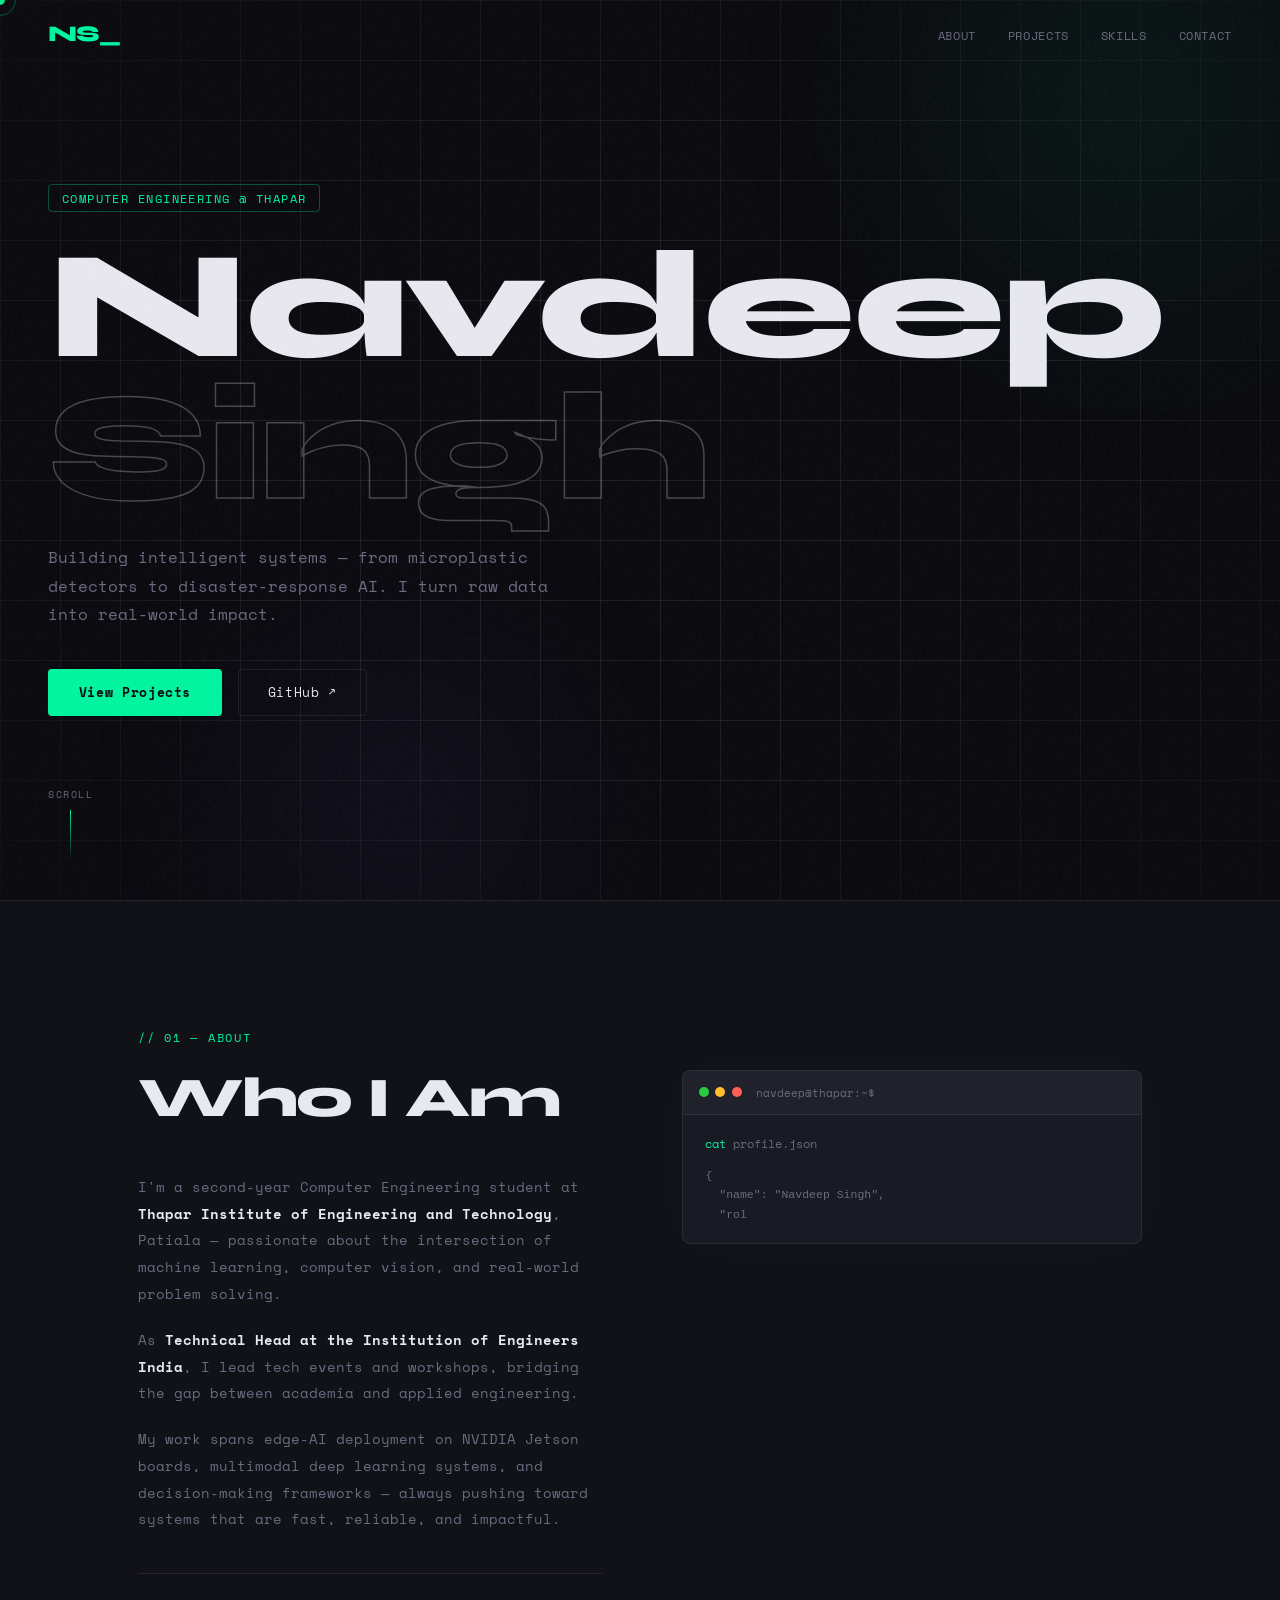
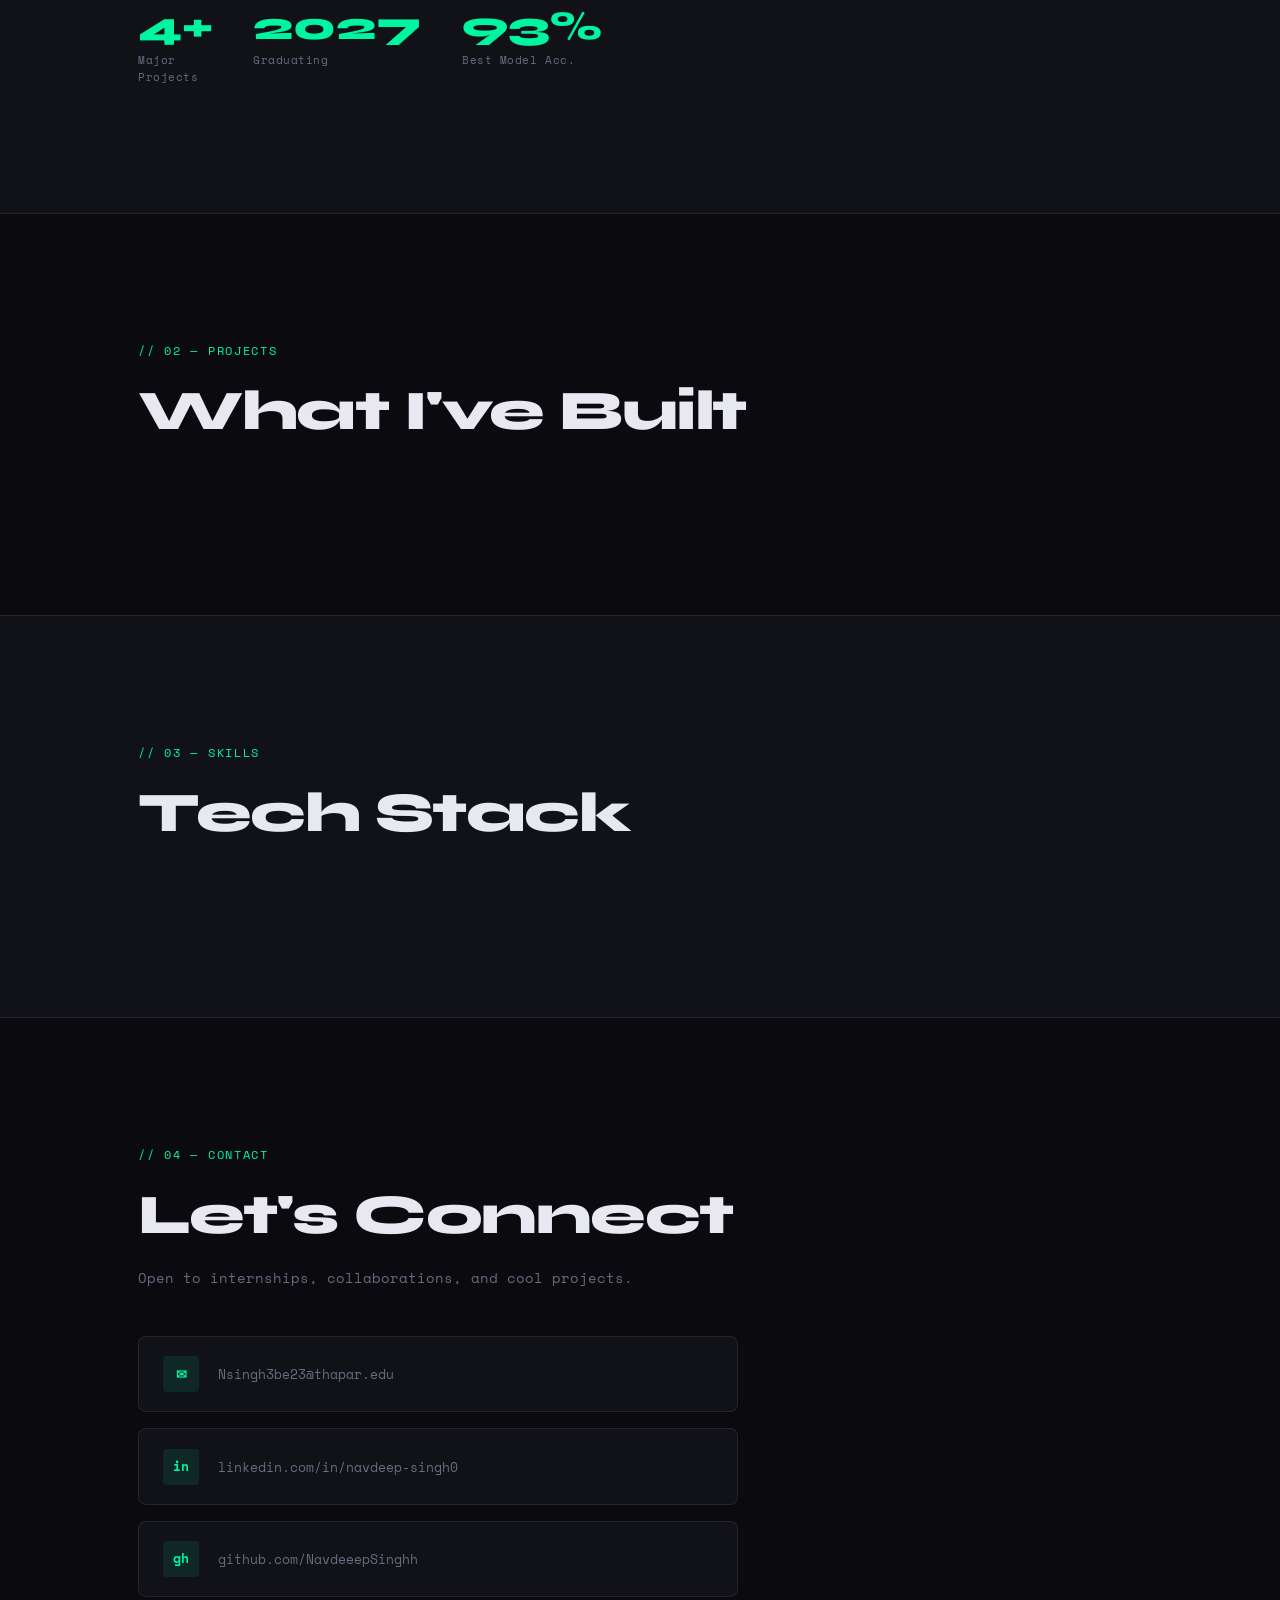
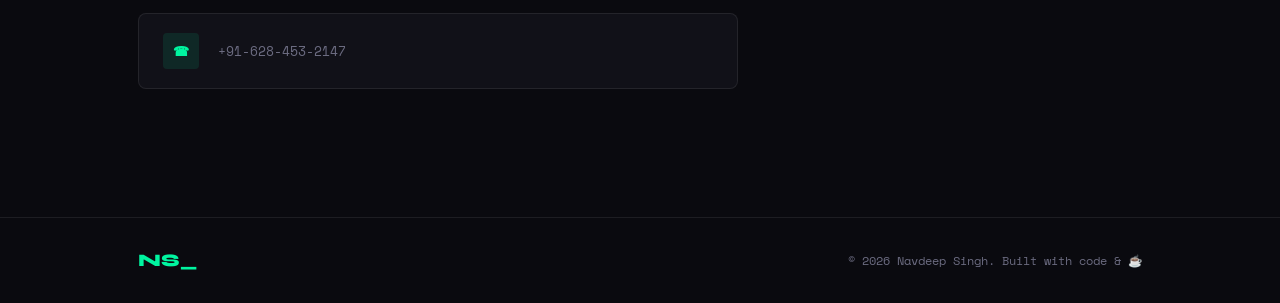
==== index.html @ 128c421c "Initial portfolio commit" ====
<!DOCTYPE html>
<html lang="en">
<head>
  <meta charset="UTF-8" />
  <meta name="viewport" content="width=device-width, initial-scale=1.0" />
  <title>Navdeep Singh — CS Engineer</title>
  <link rel="stylesheet" href="css/style.css" />
  <link rel="preconnect" href="https://fonts.googleapis.com" />
  <link href="https://fonts.googleapis.com/css2?family=Space+Mono:ital,wght@0,400;0,700;1,400&family=Syne:wght@400;700;800&display=swap" rel="stylesheet" />
</head>
<body>
  <!-- Noise overlay -->
  <div class="noise"></div>

  <!-- Cursor -->
  <div class="cursor" id="cursor"></div>
  <div class="cursor-trail" id="cursor-trail"></div>

  <!-- NAV -->
  <nav class="nav" id="nav">
    <div class="nav-logo">NS<span class="blink">_</span></div>
    <ul class="nav-links">
      <li><a href="#about">About</a></li>
      <li><a href="#projects">Projects</a></li>
      <li><a href="#skills">Skills</a></li>
      <li><a href="#contact">Contact</a></li>
    </ul>
    <button class="hamburger" id="hamburger" aria-label="menu">
      <span></span><span></span><span></span>
    </button>
  </nav>

  <!-- HERO -->
  <section class="hero" id="home">
    <div class="hero-bg-grid"></div>
    <div class="hero-content">
      <div class="hero-tag glitch-tag">Computer Engineering @ Thapar</div>
      <h1 class="hero-name">
        <span class="line1">Navdeep</span>
        <span class="line2">Singh</span>
      </h1>
      <p class="hero-desc">
        Building intelligent systems — from microplastic detectors to disaster-response AI.
        I turn raw data into real-world impact.
      </p>
      <div class="hero-ctas">
        <a href="#projects" class="btn btn-primary">View Projects</a>
        <a href="https://github.com/NavdeeepSinghh" target="_blank" class="btn btn-ghost">GitHub ↗</a>
      </div>
    </div>
    <div class="hero-orb orb1"></div>
    <div class="hero-orb orb2"></div>
    <div class="scroll-indicator">
      <span>scroll</span>
      <div class="scroll-line"></div>
    </div>
  </section>

  <!-- ABOUT -->
  <section class="about section" id="about">
    <div class="container">
      <div class="section-label">// 01 — about</div>
      <div class="about-grid">
        <div class="about-text">
          <h2 class="section-heading">Who I Am</h2>
          <p>
            I'm a second-year Computer Engineering student at <strong>Thapar Institute of Engineering and Technology</strong>, Patiala — passionate about the intersection of machine learning, computer vision, and real-world problem solving.
          </p>
          <p>
            As <strong>Technical Head at the Institution of Engineers India</strong>, I lead tech events and workshops, bridging the gap between academia and applied engineering.
          </p>
          <p>
            My work spans edge-AI deployment on NVIDIA Jetson boards, multimodal deep learning systems, and decision-making frameworks — always pushing toward systems that are fast, reliable, and impactful.
          </p>
          <div class="about-stats">
            <div class="stat">
              <span class="stat-num">4+</span>
              <span class="stat-label">Major Projects</span>
            </div>
            <div class="stat">
              <span class="stat-num">2027</span>
              <span class="stat-label">Graduating</span>
            </div>
            <div class="stat">
              <span class="stat-num">93%</span>
              <span class="stat-label">Best Model Acc.</span>
            </div>
          </div>
        </div>
        <div class="about-card-wrap">
          <div class="about-card">
            <div class="card-header">
              <span class="dot green"></span>
              <span class="dot yellow"></span>
              <span class="dot red"></span>
              <span class="card-title">navdeep@thapar:~$</span>
            </div>
            <div class="card-body">
              <p><span class="cmd">cat</span> profile.json</p>
              <pre class="json-block">{
  "name": "Navdeep Singh",
  "role": "CS Engineer / ML Dev",
  "university": "TIET Patiala",
  "batch": "2023 – 2027",
  "location": "Punjab, India",
  "interests": [
    "Deep Learning",
    "Computer Vision",
    "NLP",
    "Edge AI"
  ],
  "status": "open_to_opportunities"
}</pre>
            </div>
          </div>
        </div>
      </div>
    </div>
  </section>

  <!-- PROJECTS -->
  <section class="projects section" id="projects">
    <div class="container">
      <div class="section-label">// 02 — projects</div>
      <h2 class="section-heading">What I've Built</h2>
      <div class="projects-grid" id="projects-grid">
        <!-- filled by JS -->
      </div>
    </div>
  </section>

  <!-- SKILLS -->
  <section class="skills section" id="skills">
    <div class="container">
      <div class="section-label">// 03 — skills</div>
      <h2 class="section-heading">Tech Stack</h2>
      <div class="skills-wrapper" id="skills-wrapper">
        <!-- filled by JS -->
      </div>
    </div>
  </section>

  <!-- CONTACT -->
  <section class="contact section" id="contact">
    <div class="container">
      <div class="section-label">// 04 — contact</div>
      <h2 class="section-heading">Let's Connect</h2>
      <p class="contact-sub">Open to internships, collaborations, and cool projects.</p>
      <div class="contact-links">
        <a href="mailto:Nsingh3be23@thapar.edu" class="contact-card">
          <span class="contact-icon">✉</span>
          <span class="contact-text">Nsingh3be23@thapar.edu</span>
          <span class="contact-arrow">→</span>
        </a>
        <a href="https://linkedin.com/in/navdeep–singh0" target="_blank" class="contact-card">
          <span class="contact-icon">in</span>
          <span class="contact-text">linkedin.com/in/navdeep-singh0</span>
          <span class="contact-arrow">→</span>
        </a>
        <a href="https://github.com/NavdeeepSinghh" target="_blank" class="contact-card">
          <span class="contact-icon">gh</span>
          <span class="contact-text">github.com/NavdeeepSinghh</span>
          <span class="contact-arrow">→</span>
        </a>
        <a href="tel:+916284532147" class="contact-card">
          <span class="contact-icon">☎</span>
          <span class="contact-text">+91-628-453-2147</span>
          <span class="contact-arrow">→</span>
        </a>
      </div>
    </div>
  </section>

  <!-- FOOTER -->
  <footer class="footer">
    <div class="container footer-inner">
      <span class="footer-logo">NS<span class="blink">_</span></span>
      <span class="footer-copy">© 2026 Navdeep Singh. Built with code & ☕</span>
    </div>
  </footer>

  <script src="js/data.js"></script>
  <script src="js/main.js"></script>
</body>
</html>
---- css/style.css ----
/* ============================================================
   NAVDEEP SINGH — Portfolio CSS
   Aesthetic: Dark terminal-meets-brutalist with neon accents
   ============================================================ */

:root {
  --bg: #0a0a0f;
  --bg2: #111118;
  --bg3: #1a1a24;
  --accent: #00f5a0;
  --accent2: #7b61ff;
  --accent3: #ff6b35;
  --text: #e8e8f0;
  --text-muted: #6b6b80;
  --border: rgba(255,255,255,0.08);
  --font-display: 'Syne', sans-serif;
  --font-mono: 'Space Mono', monospace;
  --radius: 4px;
  --transition: 0.3s cubic-bezier(0.4, 0, 0.2, 1);
}

*, *::before, *::after { box-sizing: border-box; margin: 0; padding: 0; }

html { scroll-behavior: smooth; }

body {
  background: var(--bg);
  color: var(--text);
  font-family: var(--font-mono);
  overflow-x: hidden;
  cursor: none;
}

/* ── NOISE OVERLAY ── */
.noise {
  position: fixed; inset: 0; z-index: 999; pointer-events: none;
  opacity: 0.03;
  background-image: url("data:image/svg+xml,%3Csvg viewBox='0 0 256 256' xmlns='http://www.w3.org/2000/svg'%3E%3Cfilter id='noise'%3E%3CfeTurbulence type='fractalNoise' baseFrequency='0.9' numOctaves='4' stitchTiles='stitch'/%3E%3C/filter%3E%3Crect width='100%25' height='100%25' filter='url(%23noise)'/%3E%3C/svg%3E");
}

/* ── CUSTOM CURSOR ── */
.cursor {
  position: fixed; top: 0; left: 0; z-index: 1000; pointer-events: none;
  width: 10px; height: 10px; border-radius: 50%;
  background: var(--accent); mix-blend-mode: difference;
  transform: translate(-50%, -50%);
  transition: transform 0.1s;
}
.cursor-trail {
  position: fixed; top: 0; left: 0; z-index: 999; pointer-events: none;
  width: 32px; height: 32px; border-radius: 50%;
  border: 1px solid rgba(0,245,160,0.3);
  transform: translate(-50%, -50%);
  transition: transform 0.18s ease, opacity 0.3s;
}

/* ── NAV ── */
.nav {
  position: fixed; top: 0; left: 0; right: 0; z-index: 100;
  display: flex; align-items: center; justify-content: space-between;
  padding: 1.25rem 3rem;
  border-bottom: 1px solid transparent;
  transition: background var(--transition), border-color var(--transition);
}
.nav.scrolled {
  background: rgba(10,10,15,0.9);
  backdrop-filter: blur(12px);
  border-color: var(--border);
}
.nav-logo {
  font-family: var(--font-display);
  font-size: 1.4rem; font-weight: 800;
  color: var(--accent); letter-spacing: -1px;
}
.nav-links { display: flex; gap: 2rem; list-style: none; }
.nav-links a {
  font-family: var(--font-mono); font-size: 0.78rem;
  color: var(--text-muted); text-decoration: none; letter-spacing: 0.05em;
  text-transform: uppercase; transition: color var(--transition);
  position: relative;
}
.nav-links a::after {
  content: ''; position: absolute; bottom: -3px; left: 0;
  width: 0; height: 1px; background: var(--accent);
  transition: width var(--transition);
}
.nav-links a:hover { color: var(--accent); }
.nav-links a:hover::after { width: 100%; }

.hamburger { display: none; flex-direction: column; gap: 5px;
  background: none; border: none; cursor: none; padding: 4px; }
.hamburger span { display: block; width: 22px; height: 2px; background: var(--text); transition: var(--transition); }

/* ── BLINK ── */
.blink { animation: blink 1s step-end infinite; }
@keyframes blink { 50% { opacity: 0; } }

/* ── HERO ── */
.hero {
  min-height: 100vh; display: flex; align-items: center;
  position: relative; overflow: hidden; padding: 0 3rem;
}
.hero-bg-grid {
  position: absolute; inset: 0;
  background-image:
    linear-gradient(var(--border) 1px, transparent 1px),
    linear-gradient(90deg, var(--border) 1px, transparent 1px);
  background-size: 60px 60px;
  mask-image: radial-gradient(ellipse 80% 80% at 50% 50%, black 40%, transparent 100%);
}
.hero-content {
  position: relative; z-index: 2;
  max-width: 820px;
}
.hero-tag {
  display: inline-block; font-size: 0.75rem; letter-spacing: 0.12em;
  text-transform: uppercase; color: var(--accent); margin-bottom: 1.5rem;
  border: 1px solid rgba(0,245,160,0.3); padding: 0.3rem 0.8rem;
  border-radius: var(--radius);
  animation: fadeSlideUp 0.7s ease both;
}
.hero-name {
  font-family: var(--font-display); font-weight: 800;
  line-height: 0.92; letter-spacing: -3px; margin-bottom: 1.5rem;
}
.hero-name .line1 {
  display: block; font-size: clamp(5rem, 12vw, 10rem);
  color: var(--text);
  animation: fadeSlideUp 0.7s 0.1s ease both;
}
.hero-name .line2 {
  display: block; font-size: clamp(5rem, 12vw, 10rem);
  color: transparent;
  -webkit-text-stroke: 1.5px rgba(255,255,255,0.25);
  animation: fadeSlideUp 0.7s 0.2s ease both;
}
.hero-desc {
  font-size: 1rem; color: var(--text-muted); line-height: 1.8;
  max-width: 540px; margin-bottom: 2.5rem;
  animation: fadeSlideUp 0.7s 0.3s ease both;
}
.hero-ctas {
  display: flex; gap: 1rem; flex-wrap: wrap;
  animation: fadeSlideUp 0.7s 0.4s ease both;
}

.btn {
  display: inline-flex; align-items: center; gap: 0.5rem;
  padding: 0.75rem 1.8rem; font-family: var(--font-mono);
  font-size: 0.8rem; letter-spacing: 0.05em; text-decoration: none;
  border-radius: var(--radius); transition: var(--transition); cursor: none;
}
.btn-primary {
  background: var(--accent); color: var(--bg); font-weight: 700;
  border: 2px solid var(--accent);
}
.btn-primary:hover { background: transparent; color: var(--accent); transform: translateY(-2px); }
.btn-ghost {
  background: transparent; color: var(--text);
  border: 1px solid var(--border);
}
.btn-ghost:hover { border-color: var(--accent2); color: var(--accent2); transform: translateY(-2px); }

/* ORB BLOBS */
.hero-orb {
  position: absolute; border-radius: 50%; filter: blur(100px);
  pointer-events: none; z-index: 1;
}
.orb1 {
  width: 600px; height: 600px;
  background: radial-gradient(circle, rgba(0,245,160,0.08) 0%, transparent 70%);
  top: -200px; right: -150px;
  animation: floatOrb 8s ease-in-out infinite;
}
.orb2 {
  width: 400px; height: 400px;
  background: radial-gradient(circle, rgba(123,97,255,0.1) 0%, transparent 70%);
  bottom: -100px; left: 200px;
  animation: floatOrb 11s ease-in-out infinite reverse;
}
@keyframes floatOrb {
  0%, 100% { transform: translateY(0) scale(1); }
  50% { transform: translateY(-40px) scale(1.05); }
}

.scroll-indicator {
  position: absolute; bottom: 2.5rem; left: 3rem;
  display: flex; flex-direction: column; align-items: center; gap: 0.5rem;
  font-size: 0.65rem; letter-spacing: 0.15em; text-transform: uppercase;
  color: var(--text-muted); animation: fadeSlideUp 1s 0.8s ease both;
}
.scroll-line {
  width: 1px; height: 50px; background: linear-gradient(var(--accent), transparent);
  animation: scrollPulse 2s ease-in-out infinite;
}
@keyframes scrollPulse { 0%, 100% { opacity: 1; } 50% { opacity: 0.3; } }

/* ── SECTIONS ── */
.section { padding: 8rem 0; }
.container { max-width: 1100px; margin: 0 auto; padding: 0 3rem; }

.section-label {
  font-size: 0.72rem; letter-spacing: 0.15em; color: var(--accent);
  text-transform: uppercase; margin-bottom: 1.5rem;
  font-family: var(--font-mono);
}
.section-heading {
  font-family: var(--font-display); font-size: clamp(2.2rem, 5vw, 3.5rem);
  font-weight: 800; letter-spacing: -1.5px; margin-bottom: 3rem;
  line-height: 1;
}

/* ── ABOUT ── */
.about { background: var(--bg2); border-top: 1px solid var(--border); border-bottom: 1px solid var(--border); }
.about-grid {
  display: grid; grid-template-columns: 1fr 1fr;
  gap: 5rem; align-items: start;
}
.about-text p {
  color: var(--text-muted); line-height: 1.9; margin-bottom: 1.2rem;
  font-size: 0.88rem;
}
.about-text strong { color: var(--text); }
.about-stats {
  display: flex; gap: 2.5rem; margin-top: 2.5rem;
  padding-top: 2rem; border-top: 1px solid var(--border);
}
.stat-num {
  display: block; font-family: var(--font-display);
  font-size: 2.5rem; font-weight: 800; color: var(--accent);
  line-height: 1;
}
.stat-label { font-size: 0.7rem; color: var(--text-muted); letter-spacing: 0.05em; margin-top: 0.3rem; display: block; }

/* TERMINAL CARD */
.about-card {
  background: var(--bg3); border: 1px solid var(--border);
  border-radius: 8px; overflow: hidden;
  box-shadow: 0 0 60px rgba(0,245,160,0.04);
}
.card-header {
  display: flex; align-items: center; gap: 0.4rem;
  padding: 0.8rem 1rem; background: rgba(255,255,255,0.03);
  border-bottom: 1px solid var(--border);
}
.dot { width: 10px; height: 10px; border-radius: 50%; }
.dot.red { background: #ff5f57; }
.dot.yellow { background: #ffbd2e; }
.dot.green { background: #28ca41; }
.card-title { font-size: 0.7rem; color: var(--text-muted); margin-left: 0.5rem; }
.card-body { padding: 1.2rem 1.4rem; }
.card-body p { font-size: 0.78rem; color: var(--text-muted); margin-bottom: 0.8rem; }
.cmd { color: var(--accent); }
.json-block {
  font-size: 0.72rem; line-height: 1.7; color: var(--text-muted);
  white-space: pre-wrap; overflow: hidden;
}

/* ── PROJECTS ── */
.projects-grid {
  display: grid; grid-template-columns: repeat(auto-fill, minmax(480px, 1fr));
  gap: 1.5rem;
}
.project-card {
  background: var(--bg2); border: 1px solid var(--border);
  border-radius: 8px; padding: 2rem;
  transition: var(--transition); position: relative; overflow: hidden;
}
.project-card::before {
  content: ''; position: absolute; top: 0; left: 0; right: 0;
  height: 2px; background: linear-gradient(90deg, var(--accent), var(--accent2));
  transform: scaleX(0); transform-origin: left;
  transition: transform 0.4s ease;
}
.project-card:hover { border-color: rgba(0,245,160,0.2); transform: translateY(-4px);
  box-shadow: 0 20px 60px rgba(0,0,0,0.4); }
.project-card:hover::before { transform: scaleX(1); }

.project-top { display: flex; justify-content: space-between; align-items: flex-start; margin-bottom: 1rem; }
.project-date { font-size: 0.68rem; color: var(--text-muted); }
.project-link {
  font-size: 0.72rem; color: var(--accent); text-decoration: none;
  border: 1px solid rgba(0,245,160,0.3); padding: 0.25rem 0.6rem; border-radius: var(--radius);
  transition: var(--transition);
}
.project-link:hover { background: rgba(0,245,160,0.1); }
.project-title {
  font-family: var(--font-display); font-size: 1.25rem; font-weight: 700;
  letter-spacing: -0.5px; margin-bottom: 0.8rem; color: var(--text);
}
.project-desc {
  font-size: 0.8rem; color: var(--text-muted); line-height: 1.75;
  margin-bottom: 1.5rem;
}
.project-highlights { list-style: none; margin-bottom: 1.5rem; }
.project-highlights li {
  font-size: 0.74rem; color: var(--text-muted); padding: 0.3rem 0;
  padding-left: 1rem; position: relative; line-height: 1.6;
}
.project-highlights li::before { content: '▸'; position: absolute; left: 0; color: var(--accent); }
.project-tags { display: flex; flex-wrap: wrap; gap: 0.5rem; }
.tag {
  font-size: 0.66rem; padding: 0.25rem 0.65rem;
  border-radius: 3px; letter-spacing: 0.05em;
  background: rgba(123,97,255,0.1); color: var(--accent2);
  border: 1px solid rgba(123,97,255,0.2);
}

/* ACCURACY BADGE */
.accuracy-badge {
  display: inline-flex; align-items: center; gap: 0.4rem;
  font-size: 0.68rem; color: var(--accent);
  background: rgba(0,245,160,0.08);
  border: 1px solid rgba(0,245,160,0.2);
  padding: 0.3rem 0.7rem; border-radius: var(--radius);
  margin-bottom: 1rem;
}
.accuracy-badge::before { content: '●'; font-size: 0.5rem; }

/* ── SKILLS ── */
.skills { background: var(--bg2); border-top: 1px solid var(--border); border-bottom: 1px solid var(--border); }
.skills-wrapper { display: flex; flex-direction: column; gap: 2.5rem; }
.skill-group-label {
  font-size: 0.7rem; letter-spacing: 0.12em; text-transform: uppercase;
  color: var(--accent2); margin-bottom: 1rem; font-family: var(--font-mono);
}
.skill-pills { display: flex; flex-wrap: wrap; gap: 0.7rem; }
.skill-pill {
  font-size: 0.78rem; padding: 0.5rem 1.1rem;
  border: 1px solid var(--border); border-radius: 100px;
  background: var(--bg3); color: var(--text-muted);
  transition: var(--transition); cursor: default;
}
.skill-pill:hover {
  border-color: var(--accent); color: var(--accent);
  background: rgba(0,245,160,0.06); transform: translateY(-2px);
}

/* ── CONTACT ── */
.contact-sub { color: var(--text-muted); font-size: 0.88rem; margin-top: -1.5rem; margin-bottom: 3rem; }
.contact-links { display: flex; flex-direction: column; gap: 1rem; max-width: 600px; }
.contact-card {
  display: flex; align-items: center; gap: 1.2rem;
  padding: 1.2rem 1.5rem; border: 1px solid var(--border);
  border-radius: 8px; background: var(--bg2); text-decoration: none;
  transition: var(--transition); color: var(--text);
}
.contact-card:hover {
  border-color: var(--accent); background: rgba(0,245,160,0.04);
  transform: translateX(8px);
}
.contact-icon {
  width: 36px; height: 36px; display: flex; align-items: center;
  justify-content: center; border-radius: var(--radius);
  background: rgba(0,245,160,0.1); font-size: 0.8rem; color: var(--accent);
  font-family: var(--font-mono); font-weight: 700; flex-shrink: 0;
}
.contact-text { font-size: 0.82rem; color: var(--text-muted); flex: 1; }
.contact-arrow { color: var(--accent); opacity: 0; transition: var(--transition); }
.contact-card:hover .contact-arrow { opacity: 1; transform: translateX(4px); }

/* ── FOOTER ── */
.footer {
  padding: 2rem 0; border-top: 1px solid var(--border);
  background: var(--bg);
}
.footer-inner { display: flex; justify-content: space-between; align-items: center; }
.footer-logo { font-family: var(--font-display); font-weight: 800; font-size: 1.1rem; color: var(--accent); }
.footer-copy { font-size: 0.72rem; color: var(--text-muted); }

/* ── ANIMATIONS ── */
@keyframes fadeSlideUp {
  from { opacity: 0; transform: translateY(24px); }
  to { opacity: 1; transform: translateY(0); }
}

.reveal {
  opacity: 0; transform: translateY(30px);
  transition: opacity 0.7s ease, transform 0.7s ease;
}
.reveal.visible { opacity: 1; transform: translateY(0); }

/* ── RESPONSIVE ── */
@media (max-width: 900px) {
  .nav { padding: 1.2rem 1.5rem; }
  .nav-links { display: none; }
  .hamburger { display: flex; }
  .hero { padding: 0 1.5rem; }
  .container { padding: 0 1.5rem; }
  .about-grid { grid-template-columns: 1fr; gap: 3rem; }
  .projects-grid { grid-template-columns: 1fr; }
  .hero-name .line1, .hero-name .line2 { letter-spacing: -2px; }
  .scroll-indicator { left: 1.5rem; }
  .about-stats { gap: 1.5rem; }
}

@media (max-width: 600px) {
  .section { padding: 5rem 0; }
  .section-heading { font-size: 2rem; }
  .stat-num { font-size: 1.8rem; }
  .about-stats { flex-wrap: wrap; }
}

/* NAV MOBILE MENU */
.nav.open .nav-links {
  display: flex; flex-direction: column; gap: 1.5rem;
  position: fixed; inset: 0; background: var(--bg);
  justify-content: center; align-items: center; z-index: 90;
  font-size: 1.2rem;
}
.nav.open .hamburger span:nth-child(1) { transform: rotate(45deg) translate(5px,5px); }
.nav.open .hamburger span:nth-child(2) { opacity: 0; }
.nav.open .hamburger span:nth-child(3) { transform: rotate(-45deg) translate(5px,-5px); }
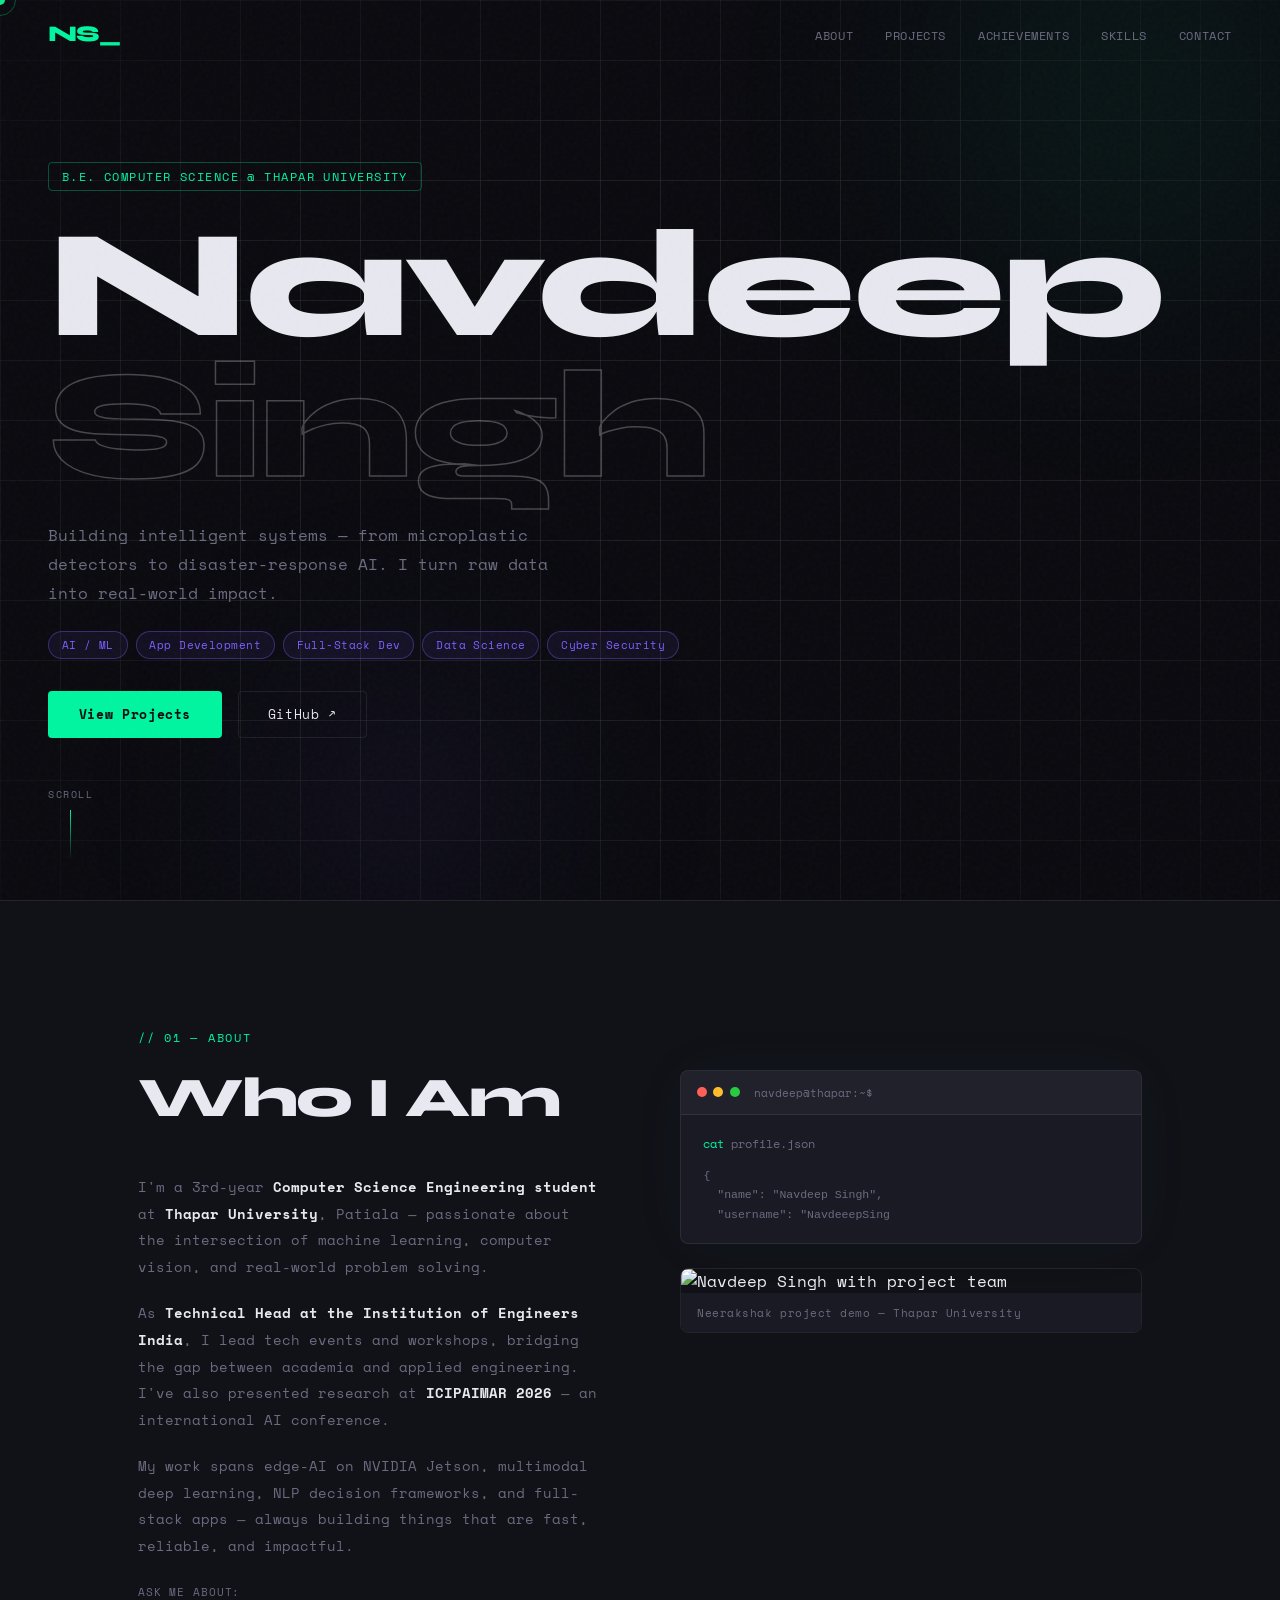
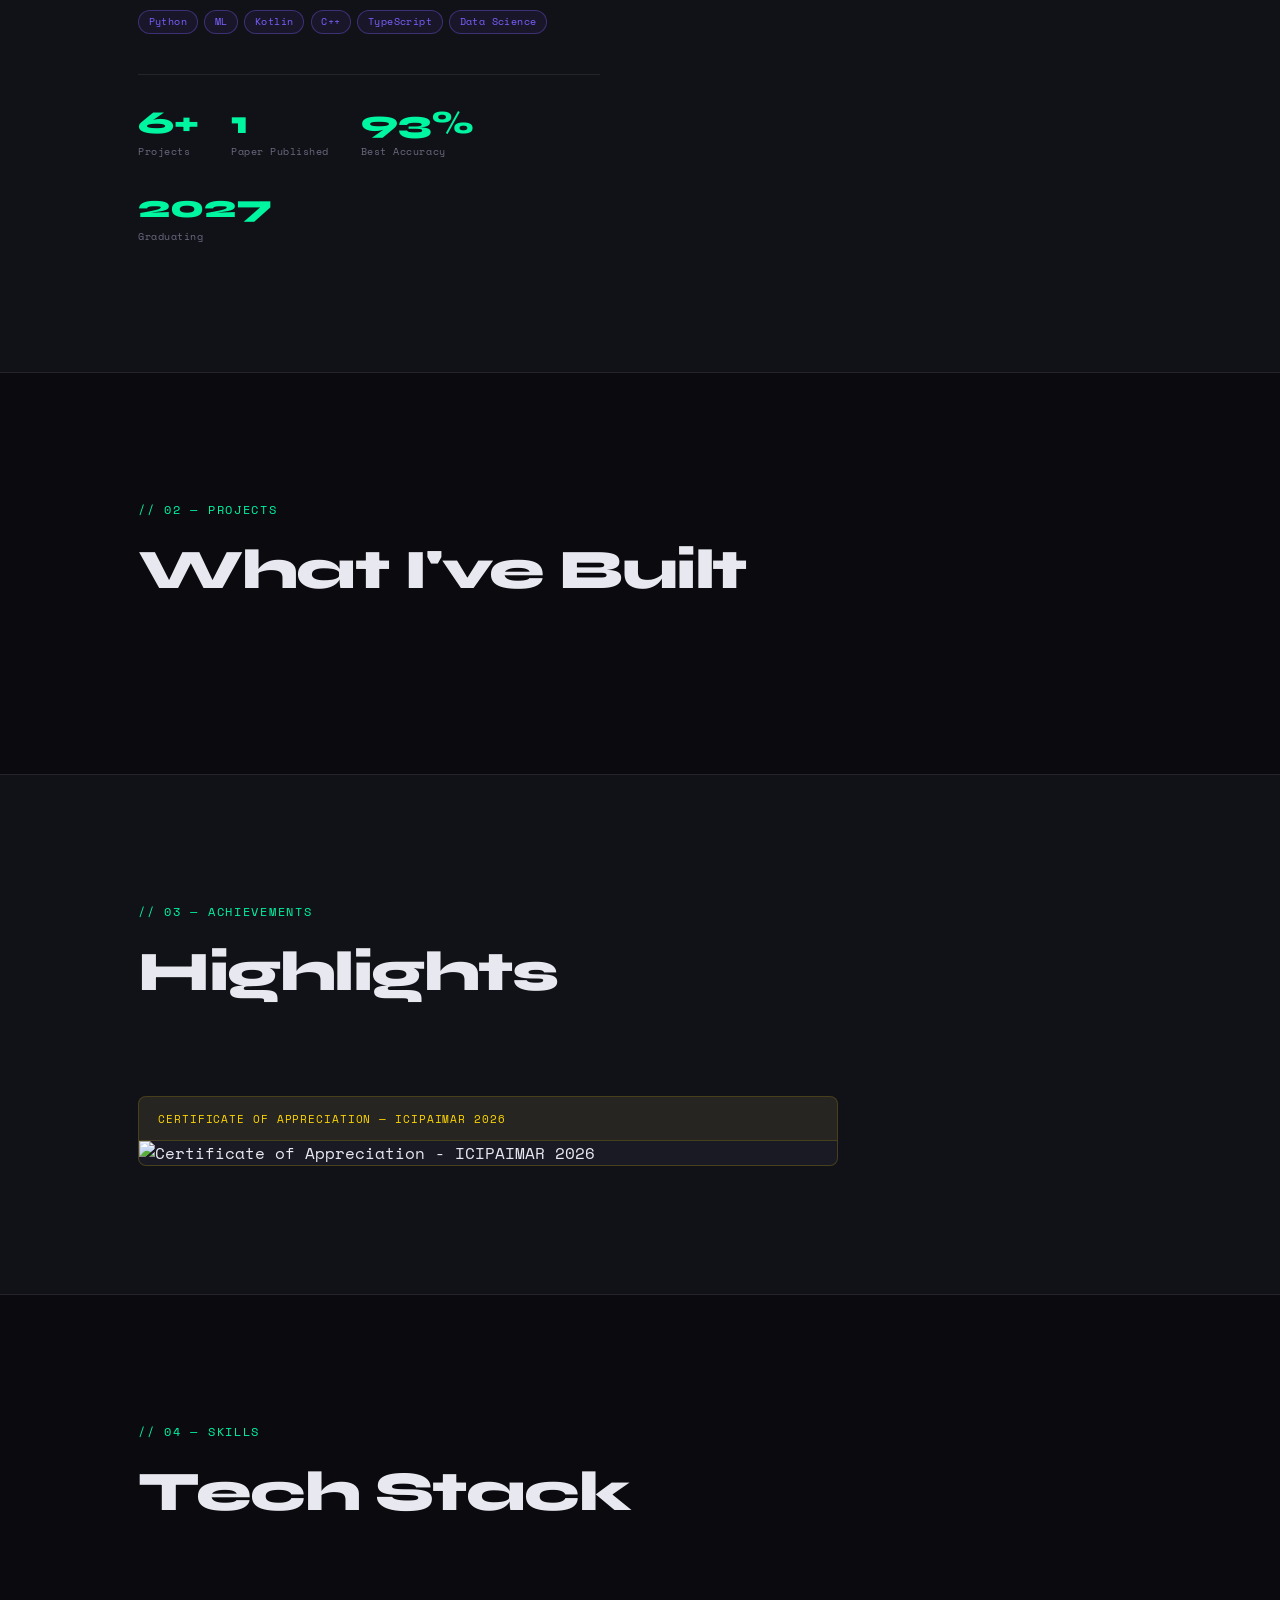
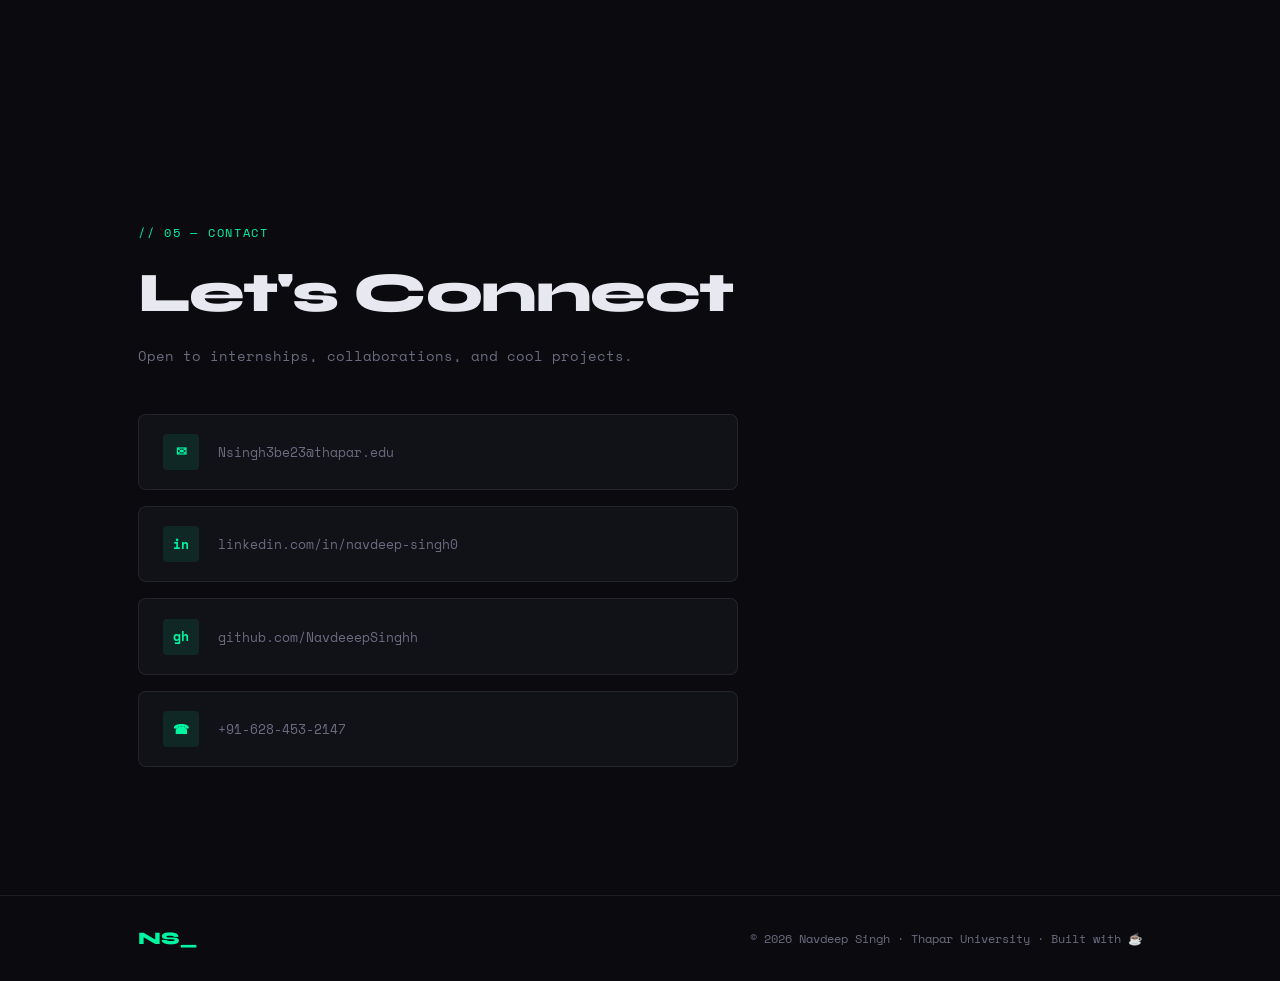
==== commit a40064c9: "Initial portfolio commit- 1" ====
--- a/index.html
+++ b/index.html
@@ -9,10 +9,7 @@
   <link href="https://fonts.googleapis.com/css2?family=Space+Mono:ital,wght@0,400;0,700;1,400&family=Syne:wght@400;700;800&display=swap" rel="stylesheet" />
 </head>
 <body>
-  <!-- Noise overlay -->
   <div class="noise"></div>
-
-  <!-- Cursor -->
   <div class="cursor" id="cursor"></div>
   <div class="cursor-trail" id="cursor-trail"></div>
 
@@ -22,6 +19,7 @@
     <ul class="nav-links">
       <li><a href="#about">About</a></li>
       <li><a href="#projects">Projects</a></li>
+      <li><a href="#achievements">Achievements</a></li>
       <li><a href="#skills">Skills</a></li>
       <li><a href="#contact">Contact</a></li>
     </ul>
@@ -34,7 +32,7 @@
   <section class="hero" id="home">
     <div class="hero-bg-grid"></div>
     <div class="hero-content">
-      <div class="hero-tag glitch-tag">Computer Engineering @ Thapar</div>
+      <div class="hero-tag">B.E. Computer Science @ Thapar University</div>
       <h1 class="hero-name">
         <span class="line1">Navdeep</span>
         <span class="line2">Singh</span>
@@ -43,6 +41,13 @@
         Building intelligent systems — from microplastic detectors to disaster-response AI.
         I turn raw data into real-world impact.
       </p>
+      <div class="hero-focus-chips">
+        <span class="chip">AI / ML</span>
+        <span class="chip">App Development</span>
+        <span class="chip">Full-Stack Dev</span>
+        <span class="chip">Data Science</span>
+        <span class="chip">Cyber Security</span>
+      </div>
       <div class="hero-ctas">
         <a href="#projects" class="btn btn-primary">View Projects</a>
         <a href="https://github.com/NavdeeepSinghh" target="_blank" class="btn btn-ghost">GitHub ↗</a>
@@ -64,55 +69,84 @@
         <div class="about-text">
           <h2 class="section-heading">Who I Am</h2>
           <p>
-            I'm a second-year Computer Engineering student at <strong>Thapar Institute of Engineering and Technology</strong>, Patiala — passionate about the intersection of machine learning, computer vision, and real-world problem solving.
+            I'm a 3rd-year <strong>Computer Science Engineering student</strong> at <strong>Thapar University</strong>, Patiala —
+            passionate about the intersection of machine learning, computer vision, and real-world problem solving.
           </p>
           <p>
-            As <strong>Technical Head at the Institution of Engineers India</strong>, I lead tech events and workshops, bridging the gap between academia and applied engineering.
+            As <strong>Technical Head at the Institution of Engineers India</strong>, I lead tech events and workshops,
+            bridging the gap between academia and applied engineering. I've also presented research at
+            <strong>ICIPAIMAR 2026</strong> — an international AI conference.
           </p>
           <p>
-            My work spans edge-AI deployment on NVIDIA Jetson boards, multimodal deep learning systems, and decision-making frameworks — always pushing toward systems that are fast, reliable, and impactful.
+            My work spans edge-AI on NVIDIA Jetson, multimodal deep learning, NLP decision frameworks, and full-stack apps —
+            always building things that are fast, reliable, and impactful.
           </p>
+          <div class="ask-me">
+            <span class="ask-label">Ask me about:</span>
+            <div class="ask-chips">
+              <span class="chip chip-sm">Python</span>
+              <span class="chip chip-sm">ML</span>
+              <span class="chip chip-sm">Kotlin</span>
+              <span class="chip chip-sm">C++</span>
+              <span class="chip chip-sm">TypeScript</span>
+              <span class="chip chip-sm">Data Science</span>
+            </div>
+          </div>
           <div class="about-stats">
             <div class="stat">
-              <span class="stat-num">4+</span>
-              <span class="stat-label">Major Projects</span>
+              <span class="stat-num">6+</span>
+              <span class="stat-label">Projects</span>
+            </div>
+            <div class="stat">
+              <span class="stat-num">1</span>
+              <span class="stat-label">Paper Published</span>
+            </div>
+            <div class="stat">
+              <span class="stat-num">93%</span>
+              <span class="stat-label">Best Accuracy</span>
             </div>
             <div class="stat">
               <span class="stat-num">2027</span>
               <span class="stat-label">Graduating</span>
             </div>
-            <div class="stat">
-              <span class="stat-num">93%</span>
-              <span class="stat-label">Best Model Acc.</span>
-            </div>
           </div>
         </div>
-        <div class="about-card-wrap">
+        <div class="about-right">
           <div class="about-card">
             <div class="card-header">
+              <span class="dot red"></span>
+              <span class="dot yellow"></span>
               <span class="dot green"></span>
-              <span class="dot yellow"></span>
-              <span class="dot red"></span>
               <span class="card-title">navdeep@thapar:~$</span>
             </div>
             <div class="card-body">
               <p><span class="cmd">cat</span> profile.json</p>
               <pre class="json-block">{
   "name": "Navdeep Singh",
-  "role": "CS Engineer / ML Dev",
-  "university": "TIET Patiala",
-  "batch": "2023 – 2027",
-  "location": "Punjab, India",
-  "interests": [
-    "Deep Learning",
-    "Computer Vision",
-    "NLP",
-    "Edge AI"
+  "username": "NavdeeepSinghh",
+  "degree": "B.E. Computer Science",
+  "college": "Thapar University",
+  "location": "Patiala, Punjab 🇮🇳",
+  "focus": [
+    "AI / Machine Learning",
+    "App Development",
+    "Full-Stack Dev"
   ],
+  "electives": [
+    "Data Science",
+    "Cyber Security"
+  ],
+  "currently": "Building cool stuff 🚀",
   "status": "open_to_opportunities"
 }</pre>
             </div>
           </div>
+
+          <!-- Team photo -->
+          <div class="team-photo-wrap reveal">
+            <img src="images/team.jpg" alt="Navdeep Singh with project team" class="team-photo" />
+            <div class="photo-caption">Neerakshak project demo — Thapar University</div>
+          </div>
         </div>
       </div>
     </div>
@@ -123,8 +157,21 @@
     <div class="container">
       <div class="section-label">// 02 — projects</div>
       <h2 class="section-heading">What I've Built</h2>
-      <div class="projects-grid" id="projects-grid">
-        <!-- filled by JS -->
+      <div class="projects-grid" id="projects-grid"></div>
+    </div>
+  </section>
+
+  <!-- ACHIEVEMENTS -->
+  <section class="achievements section" id="achievements">
+    <div class="container">
+      <div class="section-label">// 03 — achievements</div>
+      <h2 class="section-heading">Highlights</h2>
+      <div class="achievements-grid" id="achievements-grid"></div>
+
+      <!-- Certificate -->
+      <div class="cert-wrap reveal">
+        <div class="cert-label">Certificate of Appreciation — ICIPAIMAR 2026</div>
+        <img src="images/certificate.png" alt="Certificate of Appreciation - ICIPAIMAR 2026" class="cert-img" />
       </div>
     </div>
   </section>
@@ -132,18 +179,16 @@
   <!-- SKILLS -->
   <section class="skills section" id="skills">
     <div class="container">
-      <div class="section-label">// 03 — skills</div>
+      <div class="section-label">// 04 — skills</div>
       <h2 class="section-heading">Tech Stack</h2>
-      <div class="skills-wrapper" id="skills-wrapper">
-        <!-- filled by JS -->
-      </div>
+      <div class="skills-wrapper" id="skills-wrapper"></div>
     </div>
   </section>
 
   <!-- CONTACT -->
   <section class="contact section" id="contact">
     <div class="container">
-      <div class="section-label">// 04 — contact</div>
+      <div class="section-label">// 05 — contact</div>
       <h2 class="section-heading">Let's Connect</h2>
       <p class="contact-sub">Open to internships, collaborations, and cool projects.</p>
       <div class="contact-links">
@@ -171,15 +216,14 @@
     </div>
   </section>
 
-  <!-- FOOTER -->
   <footer class="footer">
     <div class="container footer-inner">
       <span class="footer-logo">NS<span class="blink">_</span></span>
-      <span class="footer-copy">© 2026 Navdeep Singh. Built with code & ☕</span>
+      <span class="footer-copy">© 2026 Navdeep Singh · Thapar University · Built with ☕</span>
     </div>
   </footer>
 
   <script src="js/data.js"></script>
   <script src="js/main.js"></script>
 </body>
-</html>
+</html>
--- a/css/style.css
+++ b/css/style.css
@@ -1,6 +1,5 @@
 /* ============================================================
-   NAVDEEP SINGH — Portfolio CSS
-   Aesthetic: Dark terminal-meets-brutalist with neon accents
+   NAVDEEP SINGH — Portfolio CSS (Updated)
    ============================================================ */
 
 :root {
@@ -20,37 +19,28 @@
 }
 
 *, *::before, *::after { box-sizing: border-box; margin: 0; padding: 0; }
-
 html { scroll-behavior: smooth; }
-
 body {
-  background: var(--bg);
-  color: var(--text);
-  font-family: var(--font-mono);
-  overflow-x: hidden;
-  cursor: none;
-}
-
-/* ── NOISE OVERLAY ── */
+  background: var(--bg); color: var(--text);
+  font-family: var(--font-mono); overflow-x: hidden; cursor: none;
+}
+
+/* ── NOISE ── */
 .noise {
-  position: fixed; inset: 0; z-index: 999; pointer-events: none;
-  opacity: 0.03;
+  position: fixed; inset: 0; z-index: 999; pointer-events: none; opacity: 0.03;
   background-image: url("data:image/svg+xml,%3Csvg viewBox='0 0 256 256' xmlns='http://www.w3.org/2000/svg'%3E%3Cfilter id='noise'%3E%3CfeTurbulence type='fractalNoise' baseFrequency='0.9' numOctaves='4' stitchTiles='stitch'/%3E%3C/filter%3E%3Crect width='100%25' height='100%25' filter='url(%23noise)'/%3E%3C/svg%3E");
 }
 
-/* ── CUSTOM CURSOR ── */
+/* ── CURSOR ── */
 .cursor {
   position: fixed; top: 0; left: 0; z-index: 1000; pointer-events: none;
-  width: 10px; height: 10px; border-radius: 50%;
-  background: var(--accent); mix-blend-mode: difference;
-  transform: translate(-50%, -50%);
-  transition: transform 0.1s;
+  width: 10px; height: 10px; border-radius: 50%; background: var(--accent);
+  mix-blend-mode: difference; transform: translate(-50%, -50%); transition: transform 0.1s;
 }
 .cursor-trail {
   position: fixed; top: 0; left: 0; z-index: 999; pointer-events: none;
   width: 32px; height: 32px; border-radius: 50%;
-  border: 1px solid rgba(0,245,160,0.3);
-  transform: translate(-50%, -50%);
+  border: 1px solid rgba(0,245,160,0.3); transform: translate(-50%, -50%);
   transition: transform 0.18s ease, opacity 0.3s;
 }
 
@@ -58,40 +48,25 @@
 .nav {
   position: fixed; top: 0; left: 0; right: 0; z-index: 100;
   display: flex; align-items: center; justify-content: space-between;
-  padding: 1.25rem 3rem;
-  border-bottom: 1px solid transparent;
+  padding: 1.25rem 3rem; border-bottom: 1px solid transparent;
   transition: background var(--transition), border-color var(--transition);
 }
-.nav.scrolled {
-  background: rgba(10,10,15,0.9);
-  backdrop-filter: blur(12px);
-  border-color: var(--border);
-}
-.nav-logo {
-  font-family: var(--font-display);
-  font-size: 1.4rem; font-weight: 800;
-  color: var(--accent); letter-spacing: -1px;
-}
+.nav.scrolled { background: rgba(10,10,15,0.9); backdrop-filter: blur(12px); border-color: var(--border); }
+.nav-logo { font-family: var(--font-display); font-size: 1.4rem; font-weight: 800; color: var(--accent); letter-spacing: -1px; }
 .nav-links { display: flex; gap: 2rem; list-style: none; }
 .nav-links a {
-  font-family: var(--font-mono); font-size: 0.78rem;
-  color: var(--text-muted); text-decoration: none; letter-spacing: 0.05em;
-  text-transform: uppercase; transition: color var(--transition);
-  position: relative;
+  font-family: var(--font-mono); font-size: 0.75rem; color: var(--text-muted);
+  text-decoration: none; letter-spacing: 0.05em; text-transform: uppercase;
+  transition: color var(--transition); position: relative;
 }
 .nav-links a::after {
   content: ''; position: absolute; bottom: -3px; left: 0;
-  width: 0; height: 1px; background: var(--accent);
-  transition: width var(--transition);
+  width: 0; height: 1px; background: var(--accent); transition: width var(--transition);
 }
 .nav-links a:hover { color: var(--accent); }
 .nav-links a:hover::after { width: 100%; }
-
-.hamburger { display: none; flex-direction: column; gap: 5px;
-  background: none; border: none; cursor: none; padding: 4px; }
+.hamburger { display: none; flex-direction: column; gap: 5px; background: none; border: none; cursor: none; padding: 4px; }
 .hamburger span { display: block; width: 22px; height: 2px; background: var(--text); transition: var(--transition); }
-
-/* ── BLINK ── */
 .blink { animation: blink 1s step-end infinite; }
 @keyframes blink { 50% { opacity: 0; } }
 
@@ -102,86 +77,46 @@
 }
 .hero-bg-grid {
   position: absolute; inset: 0;
-  background-image:
-    linear-gradient(var(--border) 1px, transparent 1px),
-    linear-gradient(90deg, var(--border) 1px, transparent 1px);
+  background-image: linear-gradient(var(--border) 1px, transparent 1px), linear-gradient(90deg, var(--border) 1px, transparent 1px);
   background-size: 60px 60px;
   mask-image: radial-gradient(ellipse 80% 80% at 50% 50%, black 40%, transparent 100%);
 }
-.hero-content {
-  position: relative; z-index: 2;
-  max-width: 820px;
-}
+.hero-content { position: relative; z-index: 2; max-width: 860px; }
 .hero-tag {
-  display: inline-block; font-size: 0.75rem; letter-spacing: 0.12em;
-  text-transform: uppercase; color: var(--accent); margin-bottom: 1.5rem;
-  border: 1px solid rgba(0,245,160,0.3); padding: 0.3rem 0.8rem;
-  border-radius: var(--radius);
+  display: inline-block; font-size: 0.75rem; letter-spacing: 0.12em; text-transform: uppercase;
+  color: var(--accent); margin-bottom: 1.5rem;
+  border: 1px solid rgba(0,245,160,0.3); padding: 0.3rem 0.8rem; border-radius: var(--radius);
   animation: fadeSlideUp 0.7s ease both;
 }
-.hero-name {
-  font-family: var(--font-display); font-weight: 800;
-  line-height: 0.92; letter-spacing: -3px; margin-bottom: 1.5rem;
-}
-.hero-name .line1 {
-  display: block; font-size: clamp(5rem, 12vw, 10rem);
-  color: var(--text);
-  animation: fadeSlideUp 0.7s 0.1s ease both;
-}
-.hero-name .line2 {
-  display: block; font-size: clamp(5rem, 12vw, 10rem);
-  color: transparent;
-  -webkit-text-stroke: 1.5px rgba(255,255,255,0.25);
-  animation: fadeSlideUp 0.7s 0.2s ease both;
-}
-.hero-desc {
-  font-size: 1rem; color: var(--text-muted); line-height: 1.8;
-  max-width: 540px; margin-bottom: 2.5rem;
-  animation: fadeSlideUp 0.7s 0.3s ease both;
-}
-.hero-ctas {
-  display: flex; gap: 1rem; flex-wrap: wrap;
-  animation: fadeSlideUp 0.7s 0.4s ease both;
-}
-
+.hero-name { font-family: var(--font-display); font-weight: 800; line-height: 0.92; letter-spacing: -3px; margin-bottom: 1.5rem; }
+.hero-name .line1 { display: block; font-size: clamp(5rem, 12vw, 10rem); color: var(--text); animation: fadeSlideUp 0.7s 0.1s ease both; }
+.hero-name .line2 { display: block; font-size: clamp(5rem, 12vw, 10rem); color: transparent; -webkit-text-stroke: 1.5px rgba(255,255,255,0.25); animation: fadeSlideUp 0.7s 0.2s ease both; }
+.hero-desc { font-size: 1rem; color: var(--text-muted); line-height: 1.8; max-width: 540px; margin-bottom: 1.5rem; animation: fadeSlideUp 0.7s 0.3s ease both; }
+
+/* CHIPS */
+.hero-focus-chips { display: flex; flex-wrap: wrap; gap: 0.5rem; margin-bottom: 2rem; animation: fadeSlideUp 0.7s 0.35s ease both; }
+.chip {
+  font-size: 0.68rem; padding: 0.3rem 0.8rem; border-radius: 100px;
+  border: 1px solid rgba(123,97,255,0.35); background: rgba(123,97,255,0.08);
+  color: var(--accent2); letter-spacing: 0.04em;
+}
+.chip-sm { font-size: 0.64rem; padding: 0.22rem 0.6rem; }
+
+.hero-ctas { display: flex; gap: 1rem; flex-wrap: wrap; animation: fadeSlideUp 0.7s 0.4s ease both; }
 .btn {
   display: inline-flex; align-items: center; gap: 0.5rem;
-  padding: 0.75rem 1.8rem; font-family: var(--font-mono);
-  font-size: 0.8rem; letter-spacing: 0.05em; text-decoration: none;
-  border-radius: var(--radius); transition: var(--transition); cursor: none;
-}
-.btn-primary {
-  background: var(--accent); color: var(--bg); font-weight: 700;
-  border: 2px solid var(--accent);
-}
+  padding: 0.75rem 1.8rem; font-family: var(--font-mono); font-size: 0.8rem;
+  letter-spacing: 0.05em; text-decoration: none; border-radius: var(--radius); transition: var(--transition); cursor: none;
+}
+.btn-primary { background: var(--accent); color: var(--bg); font-weight: 700; border: 2px solid var(--accent); }
 .btn-primary:hover { background: transparent; color: var(--accent); transform: translateY(-2px); }
-.btn-ghost {
-  background: transparent; color: var(--text);
-  border: 1px solid var(--border);
-}
+.btn-ghost { background: transparent; color: var(--text); border: 1px solid var(--border); }
 .btn-ghost:hover { border-color: var(--accent2); color: var(--accent2); transform: translateY(-2px); }
 
-/* ORB BLOBS */
-.hero-orb {
-  position: absolute; border-radius: 50%; filter: blur(100px);
-  pointer-events: none; z-index: 1;
-}
-.orb1 {
-  width: 600px; height: 600px;
-  background: radial-gradient(circle, rgba(0,245,160,0.08) 0%, transparent 70%);
-  top: -200px; right: -150px;
-  animation: floatOrb 8s ease-in-out infinite;
-}
-.orb2 {
-  width: 400px; height: 400px;
-  background: radial-gradient(circle, rgba(123,97,255,0.1) 0%, transparent 70%);
-  bottom: -100px; left: 200px;
-  animation: floatOrb 11s ease-in-out infinite reverse;
-}
-@keyframes floatOrb {
-  0%, 100% { transform: translateY(0) scale(1); }
-  50% { transform: translateY(-40px) scale(1.05); }
-}
+.hero-orb { position: absolute; border-radius: 50%; filter: blur(100px); pointer-events: none; z-index: 1; }
+.orb1 { width: 600px; height: 600px; background: radial-gradient(circle, rgba(0,245,160,0.08) 0%, transparent 70%); top: -200px; right: -150px; animation: floatOrb 8s ease-in-out infinite; }
+.orb2 { width: 400px; height: 400px; background: radial-gradient(circle, rgba(123,97,255,0.1) 0%, transparent 70%); bottom: -100px; left: 200px; animation: floatOrb 11s ease-in-out infinite reverse; }
+@keyframes floatOrb { 0%, 100% { transform: translateY(0) scale(1); } 50% { transform: translateY(-40px) scale(1.05); } }
 
 .scroll-indicator {
   position: absolute; bottom: 2.5rem; left: 3rem;
@@ -189,195 +124,131 @@
   font-size: 0.65rem; letter-spacing: 0.15em; text-transform: uppercase;
   color: var(--text-muted); animation: fadeSlideUp 1s 0.8s ease both;
 }
-.scroll-line {
-  width: 1px; height: 50px; background: linear-gradient(var(--accent), transparent);
-  animation: scrollPulse 2s ease-in-out infinite;
-}
+.scroll-line { width: 1px; height: 50px; background: linear-gradient(var(--accent), transparent); animation: scrollPulse 2s ease-in-out infinite; }
 @keyframes scrollPulse { 0%, 100% { opacity: 1; } 50% { opacity: 0.3; } }
 
 /* ── SECTIONS ── */
 .section { padding: 8rem 0; }
 .container { max-width: 1100px; margin: 0 auto; padding: 0 3rem; }
-
-.section-label {
-  font-size: 0.72rem; letter-spacing: 0.15em; color: var(--accent);
-  text-transform: uppercase; margin-bottom: 1.5rem;
-  font-family: var(--font-mono);
-}
-.section-heading {
-  font-family: var(--font-display); font-size: clamp(2.2rem, 5vw, 3.5rem);
-  font-weight: 800; letter-spacing: -1.5px; margin-bottom: 3rem;
-  line-height: 1;
-}
+.section-label { font-size: 0.72rem; letter-spacing: 0.15em; color: var(--accent); text-transform: uppercase; margin-bottom: 1.5rem; font-family: var(--font-mono); }
+.section-heading { font-family: var(--font-display); font-size: clamp(2.2rem, 5vw, 3.5rem); font-weight: 800; letter-spacing: -1.5px; margin-bottom: 3rem; line-height: 1; }
 
 /* ── ABOUT ── */
 .about { background: var(--bg2); border-top: 1px solid var(--border); border-bottom: 1px solid var(--border); }
-.about-grid {
-  display: grid; grid-template-columns: 1fr 1fr;
-  gap: 5rem; align-items: start;
-}
-.about-text p {
-  color: var(--text-muted); line-height: 1.9; margin-bottom: 1.2rem;
-  font-size: 0.88rem;
-}
+.about-grid { display: grid; grid-template-columns: 1fr 1fr; gap: 5rem; align-items: start; }
+.about-text p { color: var(--text-muted); line-height: 1.9; margin-bottom: 1.2rem; font-size: 0.88rem; }
 .about-text strong { color: var(--text); }
-.about-stats {
-  display: flex; gap: 2.5rem; margin-top: 2.5rem;
-  padding-top: 2rem; border-top: 1px solid var(--border);
-}
-.stat-num {
-  display: block; font-family: var(--font-display);
-  font-size: 2.5rem; font-weight: 800; color: var(--accent);
-  line-height: 1;
-}
-.stat-label { font-size: 0.7rem; color: var(--text-muted); letter-spacing: 0.05em; margin-top: 0.3rem; display: block; }
+.ask-me { margin-top: 1.5rem; margin-bottom: 0.5rem; }
+.ask-label { font-size: 0.68rem; color: var(--text-muted); letter-spacing: 0.08em; text-transform: uppercase; display: block; margin-bottom: 0.6rem; }
+.ask-chips { display: flex; flex-wrap: wrap; gap: 0.4rem; }
+.about-stats { display: flex; gap: 2rem; margin-top: 2.5rem; padding-top: 2rem; border-top: 1px solid var(--border); flex-wrap: wrap; }
+.stat-num { display: block; font-family: var(--font-display); font-size: 2rem; font-weight: 800; color: var(--accent); line-height: 1; }
+.stat-label { font-size: 0.65rem; color: var(--text-muted); letter-spacing: 0.05em; margin-top: 0.3rem; display: block; }
 
 /* TERMINAL CARD */
-.about-card {
-  background: var(--bg3); border: 1px solid var(--border);
-  border-radius: 8px; overflow: hidden;
-  box-shadow: 0 0 60px rgba(0,245,160,0.04);
-}
-.card-header {
-  display: flex; align-items: center; gap: 0.4rem;
-  padding: 0.8rem 1rem; background: rgba(255,255,255,0.03);
-  border-bottom: 1px solid var(--border);
-}
+.about-card { background: var(--bg3); border: 1px solid var(--border); border-radius: 8px; overflow: hidden; box-shadow: 0 0 60px rgba(0,245,160,0.04); margin-bottom: 1.5rem; }
+.card-header { display: flex; align-items: center; gap: 0.4rem; padding: 0.8rem 1rem; background: rgba(255,255,255,0.03); border-bottom: 1px solid var(--border); }
 .dot { width: 10px; height: 10px; border-radius: 50%; }
-.dot.red { background: #ff5f57; }
-.dot.yellow { background: #ffbd2e; }
-.dot.green { background: #28ca41; }
+.dot.red { background: #ff5f57; } .dot.yellow { background: #ffbd2e; } .dot.green { background: #28ca41; }
 .card-title { font-size: 0.7rem; color: var(--text-muted); margin-left: 0.5rem; }
 .card-body { padding: 1.2rem 1.4rem; }
 .card-body p { font-size: 0.78rem; color: var(--text-muted); margin-bottom: 0.8rem; }
 .cmd { color: var(--accent); }
-.json-block {
-  font-size: 0.72rem; line-height: 1.7; color: var(--text-muted);
-  white-space: pre-wrap; overflow: hidden;
-}
+.json-block { font-size: 0.72rem; line-height: 1.7; color: var(--text-muted); white-space: pre-wrap; overflow: hidden; }
+
+/* TEAM PHOTO */
+.team-photo-wrap { border-radius: 8px; overflow: hidden; border: 1px solid var(--border); }
+.team-photo { width: 100%; display: block; object-fit: cover; filter: grayscale(20%) contrast(1.05); transition: filter var(--transition); }
+.team-photo:hover { filter: grayscale(0%) contrast(1.1); }
+.photo-caption { padding: 0.7rem 1rem; font-size: 0.68rem; color: var(--text-muted); background: var(--bg3); letter-spacing: 0.05em; }
 
 /* ── PROJECTS ── */
-.projects-grid {
-  display: grid; grid-template-columns: repeat(auto-fill, minmax(480px, 1fr));
-  gap: 1.5rem;
-}
+.projects-grid { display: grid; grid-template-columns: repeat(auto-fill, minmax(480px, 1fr)); gap: 1.5rem; }
 .project-card {
-  background: var(--bg2); border: 1px solid var(--border);
-  border-radius: 8px; padding: 2rem;
+  background: var(--bg2); border: 1px solid var(--border); border-radius: 8px; padding: 2rem;
   transition: var(--transition); position: relative; overflow: hidden;
 }
 .project-card::before {
-  content: ''; position: absolute; top: 0; left: 0; right: 0;
-  height: 2px; background: linear-gradient(90deg, var(--accent), var(--accent2));
-  transform: scaleX(0); transform-origin: left;
-  transition: transform 0.4s ease;
-}
-.project-card:hover { border-color: rgba(0,245,160,0.2); transform: translateY(-4px);
-  box-shadow: 0 20px 60px rgba(0,0,0,0.4); }
+  content: ''; position: absolute; top: 0; left: 0; right: 0; height: 2px;
+  background: linear-gradient(90deg, var(--accent), var(--accent2));
+  transform: scaleX(0); transform-origin: left; transition: transform 0.4s ease;
+}
+.project-card:hover { border-color: rgba(0,245,160,0.2); transform: translateY(-4px); box-shadow: 0 20px 60px rgba(0,0,0,0.4); }
 .project-card:hover::before { transform: scaleX(1); }
-
 .project-top { display: flex; justify-content: space-between; align-items: flex-start; margin-bottom: 1rem; }
 .project-date { font-size: 0.68rem; color: var(--text-muted); }
-.project-link {
-  font-size: 0.72rem; color: var(--accent); text-decoration: none;
-  border: 1px solid rgba(0,245,160,0.3); padding: 0.25rem 0.6rem; border-radius: var(--radius);
-  transition: var(--transition);
-}
+.project-link { font-size: 0.72rem; color: var(--accent); text-decoration: none; border: 1px solid rgba(0,245,160,0.3); padding: 0.25rem 0.6rem; border-radius: var(--radius); transition: var(--transition); }
 .project-link:hover { background: rgba(0,245,160,0.1); }
-.project-title {
-  font-family: var(--font-display); font-size: 1.25rem; font-weight: 700;
-  letter-spacing: -0.5px; margin-bottom: 0.8rem; color: var(--text);
-}
-.project-desc {
-  font-size: 0.8rem; color: var(--text-muted); line-height: 1.75;
-  margin-bottom: 1.5rem;
-}
+.project-title { font-family: var(--font-display); font-size: 1.2rem; font-weight: 700; letter-spacing: -0.5px; margin-bottom: 0.8rem; color: var(--text); }
+.project-desc { font-size: 0.8rem; color: var(--text-muted); line-height: 1.75; margin-bottom: 1.2rem; }
 .project-highlights { list-style: none; margin-bottom: 1.5rem; }
-.project-highlights li {
-  font-size: 0.74rem; color: var(--text-muted); padding: 0.3rem 0;
-  padding-left: 1rem; position: relative; line-height: 1.6;
-}
+.project-highlights li { font-size: 0.74rem; color: var(--text-muted); padding: 0.28rem 0 0.28rem 1rem; position: relative; line-height: 1.6; }
 .project-highlights li::before { content: '▸'; position: absolute; left: 0; color: var(--accent); }
 .project-tags { display: flex; flex-wrap: wrap; gap: 0.5rem; }
-.tag {
-  font-size: 0.66rem; padding: 0.25rem 0.65rem;
-  border-radius: 3px; letter-spacing: 0.05em;
-  background: rgba(123,97,255,0.1); color: var(--accent2);
-  border: 1px solid rgba(123,97,255,0.2);
-}
-
-/* ACCURACY BADGE */
-.accuracy-badge {
-  display: inline-flex; align-items: center; gap: 0.4rem;
-  font-size: 0.68rem; color: var(--accent);
-  background: rgba(0,245,160,0.08);
-  border: 1px solid rgba(0,245,160,0.2);
-  padding: 0.3rem 0.7rem; border-radius: var(--radius);
-  margin-bottom: 1rem;
-}
-.accuracy-badge::before { content: '●'; font-size: 0.5rem; }
+.tag { font-size: 0.64rem; padding: 0.22rem 0.6rem; border-radius: 3px; letter-spacing: 0.05em; background: rgba(123,97,255,0.1); color: var(--accent2); border: 1px solid rgba(123,97,255,0.2); }
+
+/* Metric / conference badges */
+.metric-badge {
+  display: inline-flex; align-items: center; gap: 0.4rem; font-size: 0.68rem;
+  padding: 0.28rem 0.7rem; border-radius: var(--radius); margin-bottom: 0.8rem;
+}
+.metric-badge.accuracy { color: var(--accent); background: rgba(0,245,160,0.08); border: 1px solid rgba(0,245,160,0.2); }
+.metric-badge.conference { color: #ffd700; background: rgba(255,215,0,0.08); border: 1px solid rgba(255,215,0,0.25); }
+.metric-badge::before { content: '●'; font-size: 0.45rem; }
+
+/* ── ACHIEVEMENTS ── */
+.achievements { background: var(--bg2); border-top: 1px solid var(--border); border-bottom: 1px solid var(--border); }
+.achievements-grid { display: grid; grid-template-columns: 1fr 1fr; gap: 1.5rem; margin-bottom: 3rem; }
+.achievement-card {
+  background: var(--bg3); border: 1px solid var(--border); border-radius: 8px; padding: 1.8rem;
+  transition: var(--transition);
+}
+.achievement-card:hover { border-color: rgba(0,245,160,0.2); transform: translateY(-3px); }
+.ach-icon { font-size: 2rem; margin-bottom: 1rem; display: block; }
+.ach-title { font-family: var(--font-display); font-size: 1.05rem; font-weight: 700; color: var(--text); margin-bottom: 0.7rem; letter-spacing: -0.3px; }
+.ach-desc { font-size: 0.78rem; color: var(--text-muted); line-height: 1.75; }
+
+/* Certificate */
+.cert-wrap {
+  border: 1px solid rgba(255,215,0,0.2); border-radius: 8px; overflow: hidden;
+  background: var(--bg3); max-width: 700px;
+}
+.cert-label { padding: 0.8rem 1.2rem; font-size: 0.7rem; color: #ffd700; letter-spacing: 0.08em; text-transform: uppercase; background: rgba(255,215,0,0.06); border-bottom: 1px solid rgba(255,215,0,0.15); }
+.cert-img { width: 100%; display: block; }
 
 /* ── SKILLS ── */
-.skills { background: var(--bg2); border-top: 1px solid var(--border); border-bottom: 1px solid var(--border); }
 .skills-wrapper { display: flex; flex-direction: column; gap: 2.5rem; }
-.skill-group-label {
-  font-size: 0.7rem; letter-spacing: 0.12em; text-transform: uppercase;
-  color: var(--accent2); margin-bottom: 1rem; font-family: var(--font-mono);
-}
+.skill-group-label { font-size: 0.7rem; letter-spacing: 0.12em; text-transform: uppercase; color: var(--accent2); margin-bottom: 1rem; }
 .skill-pills { display: flex; flex-wrap: wrap; gap: 0.7rem; }
 .skill-pill {
-  font-size: 0.78rem; padding: 0.5rem 1.1rem;
-  border: 1px solid var(--border); border-radius: 100px;
-  background: var(--bg3); color: var(--text-muted);
-  transition: var(--transition); cursor: default;
-}
-.skill-pill:hover {
-  border-color: var(--accent); color: var(--accent);
-  background: rgba(0,245,160,0.06); transform: translateY(-2px);
-}
+  font-size: 0.78rem; padding: 0.5rem 1.1rem; border: 1px solid var(--border);
+  border-radius: 100px; background: var(--bg3); color: var(--text-muted); transition: var(--transition); cursor: default;
+}
+.skill-pill:hover { border-color: var(--accent); color: var(--accent); background: rgba(0,245,160,0.06); transform: translateY(-2px); }
 
 /* ── CONTACT ── */
 .contact-sub { color: var(--text-muted); font-size: 0.88rem; margin-top: -1.5rem; margin-bottom: 3rem; }
 .contact-links { display: flex; flex-direction: column; gap: 1rem; max-width: 600px; }
 .contact-card {
-  display: flex; align-items: center; gap: 1.2rem;
-  padding: 1.2rem 1.5rem; border: 1px solid var(--border);
-  border-radius: 8px; background: var(--bg2); text-decoration: none;
-  transition: var(--transition); color: var(--text);
-}
-.contact-card:hover {
-  border-color: var(--accent); background: rgba(0,245,160,0.04);
-  transform: translateX(8px);
-}
-.contact-icon {
-  width: 36px; height: 36px; display: flex; align-items: center;
-  justify-content: center; border-radius: var(--radius);
-  background: rgba(0,245,160,0.1); font-size: 0.8rem; color: var(--accent);
-  font-family: var(--font-mono); font-weight: 700; flex-shrink: 0;
-}
+  display: flex; align-items: center; gap: 1.2rem; padding: 1.2rem 1.5rem;
+  border: 1px solid var(--border); border-radius: 8px; background: var(--bg2);
+  text-decoration: none; transition: var(--transition); color: var(--text);
+}
+.contact-card:hover { border-color: var(--accent); background: rgba(0,245,160,0.04); transform: translateX(8px); }
+.contact-icon { width: 36px; height: 36px; display: flex; align-items: center; justify-content: center; border-radius: var(--radius); background: rgba(0,245,160,0.1); font-size: 0.8rem; color: var(--accent); font-weight: 700; flex-shrink: 0; }
 .contact-text { font-size: 0.82rem; color: var(--text-muted); flex: 1; }
 .contact-arrow { color: var(--accent); opacity: 0; transition: var(--transition); }
 .contact-card:hover .contact-arrow { opacity: 1; transform: translateX(4px); }
 
 /* ── FOOTER ── */
-.footer {
-  padding: 2rem 0; border-top: 1px solid var(--border);
-  background: var(--bg);
-}
+.footer { padding: 2rem 0; border-top: 1px solid var(--border); background: var(--bg); }
 .footer-inner { display: flex; justify-content: space-between; align-items: center; }
 .footer-logo { font-family: var(--font-display); font-weight: 800; font-size: 1.1rem; color: var(--accent); }
 .footer-copy { font-size: 0.72rem; color: var(--text-muted); }
 
 /* ── ANIMATIONS ── */
-@keyframes fadeSlideUp {
-  from { opacity: 0; transform: translateY(24px); }
-  to { opacity: 1; transform: translateY(0); }
-}
-
-.reveal {
-  opacity: 0; transform: translateY(30px);
-  transition: opacity 0.7s ease, transform 0.7s ease;
-}
+@keyframes fadeSlideUp { from { opacity: 0; transform: translateY(24px); } to { opacity: 1; transform: translateY(0); } }
+.reveal { opacity: 0; transform: translateY(30px); transition: opacity 0.7s ease, transform 0.7s ease; }
 .reveal.visible { opacity: 1; transform: translateY(0); }
 
 /* ── RESPONSIVE ── */
@@ -389,25 +260,20 @@
   .container { padding: 0 1.5rem; }
   .about-grid { grid-template-columns: 1fr; gap: 3rem; }
   .projects-grid { grid-template-columns: 1fr; }
-  .hero-name .line1, .hero-name .line2 { letter-spacing: -2px; }
+  .achievements-grid { grid-template-columns: 1fr; }
   .scroll-indicator { left: 1.5rem; }
-  .about-stats { gap: 1.5rem; }
-}
-
+}
 @media (max-width: 600px) {
   .section { padding: 5rem 0; }
   .section-heading { font-size: 2rem; }
-  .stat-num { font-size: 1.8rem; }
-  .about-stats { flex-wrap: wrap; }
-}
-
-/* NAV MOBILE MENU */
+  .about-stats { gap: 1.2rem; }
+  .stat-num { font-size: 1.6rem; }
+}
 .nav.open .nav-links {
   display: flex; flex-direction: column; gap: 1.5rem;
   position: fixed; inset: 0; background: var(--bg);
-  justify-content: center; align-items: center; z-index: 90;
-  font-size: 1.2rem;
+  justify-content: center; align-items: center; z-index: 90; font-size: 1.2rem;
 }
 .nav.open .hamburger span:nth-child(1) { transform: rotate(45deg) translate(5px,5px); }
 .nav.open .hamburger span:nth-child(2) { opacity: 0; }
-.nav.open .hamburger span:nth-child(3) { transform: rotate(-45deg) translate(5px,-5px); }
+.nav.open .hamburger span:nth-child(3) { transform: rotate(-45deg) translate(5px,-5px); }
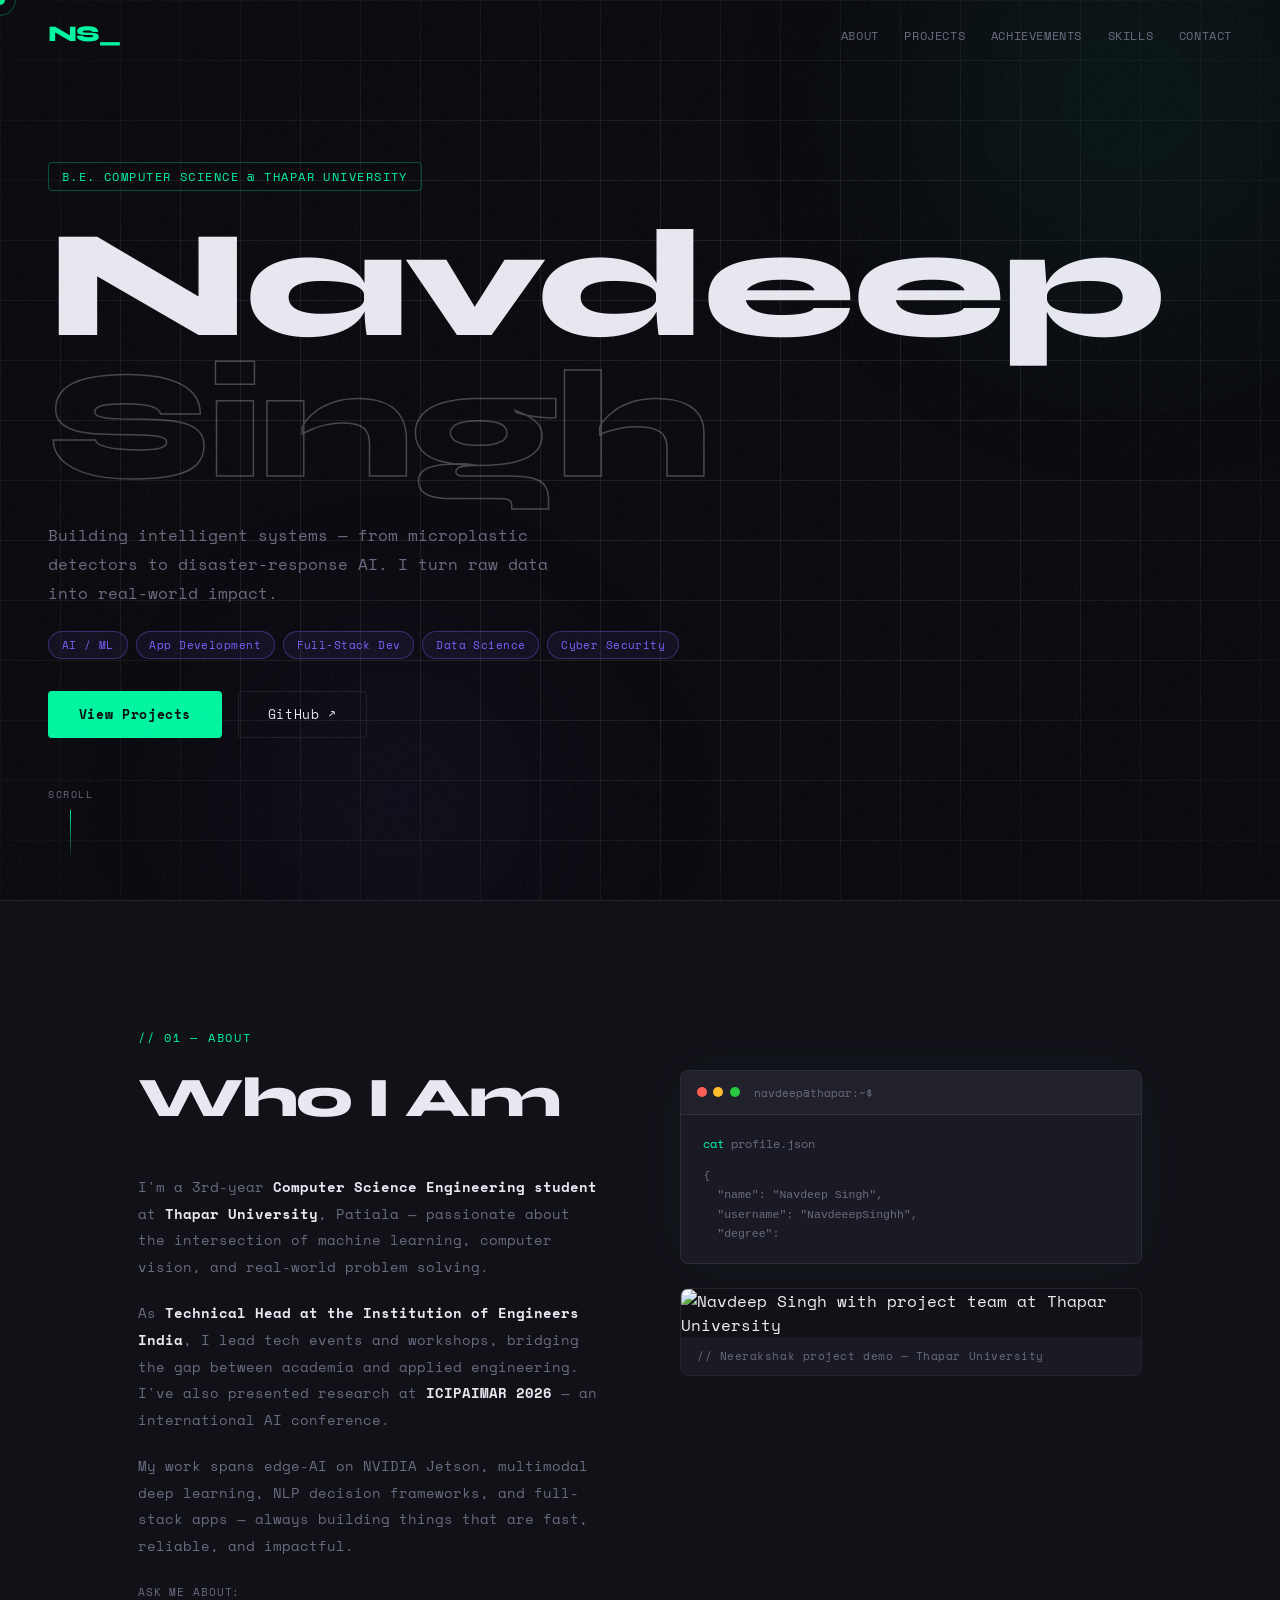
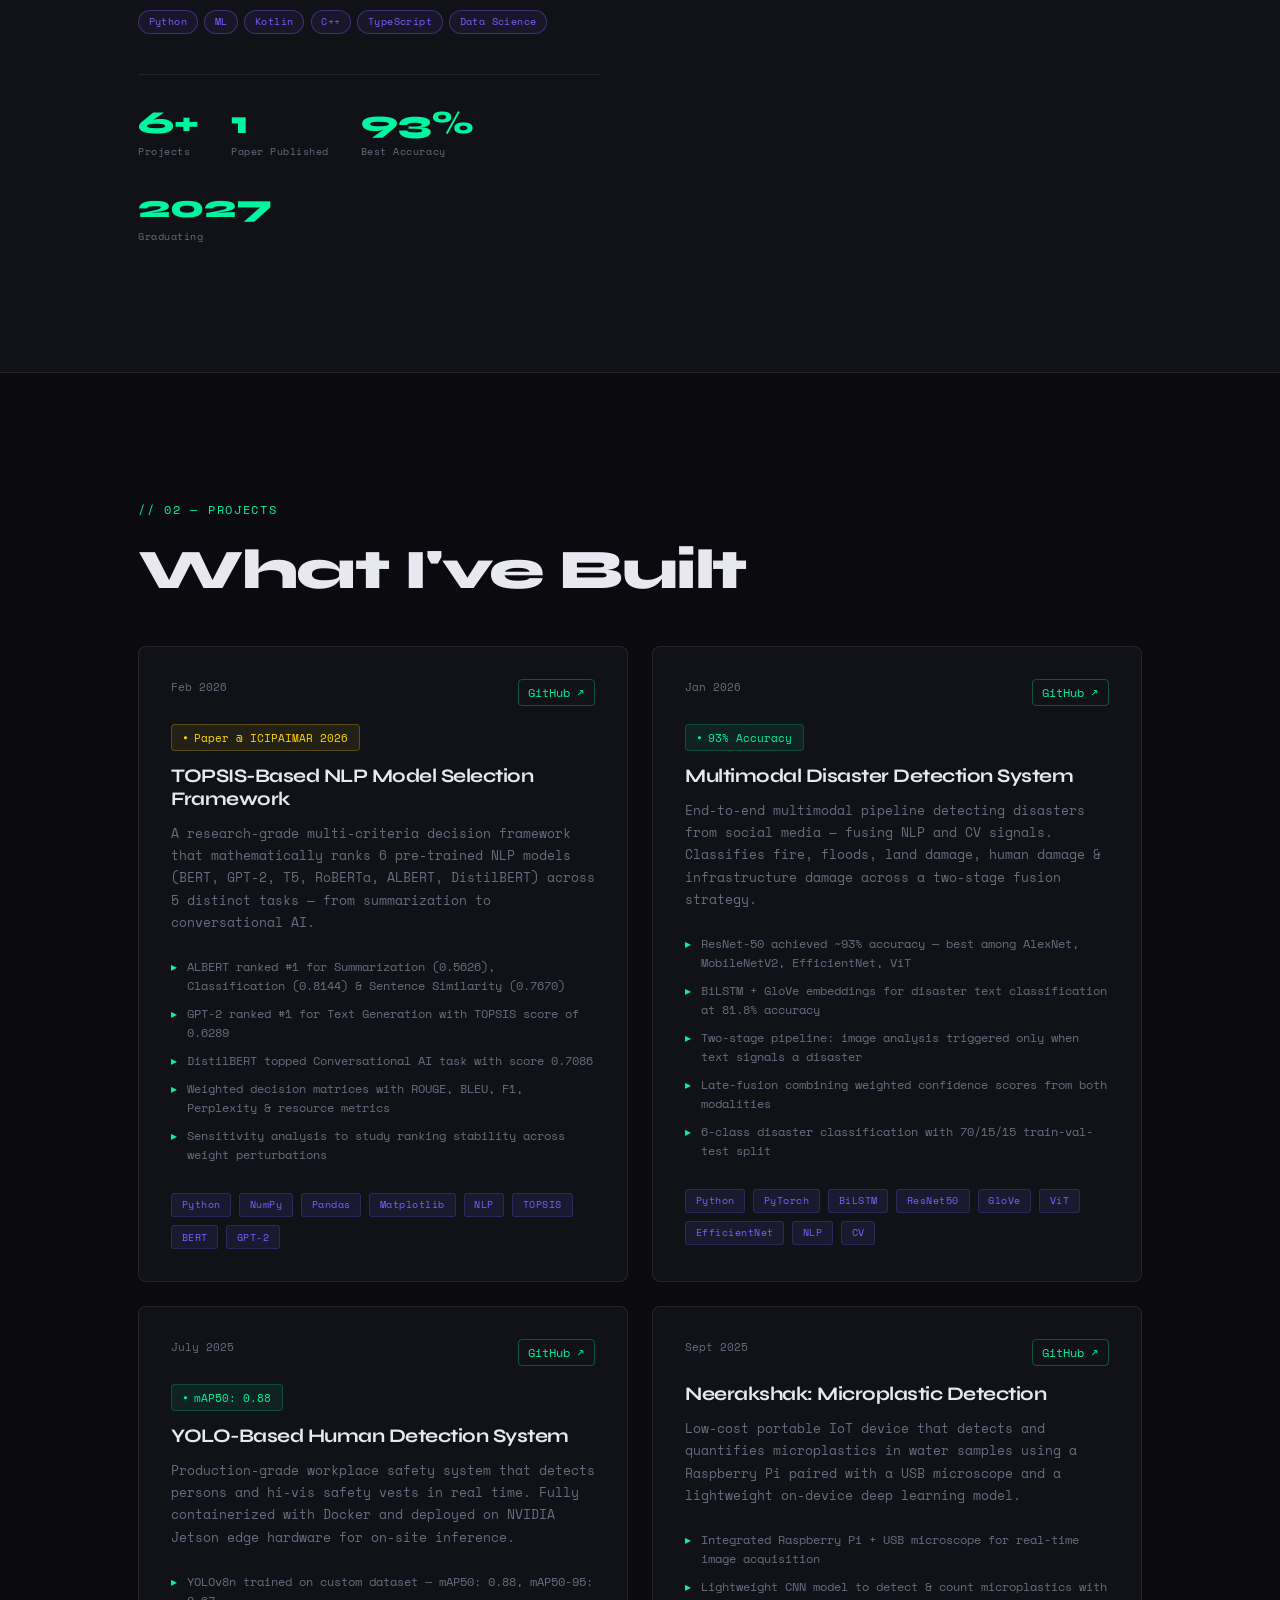
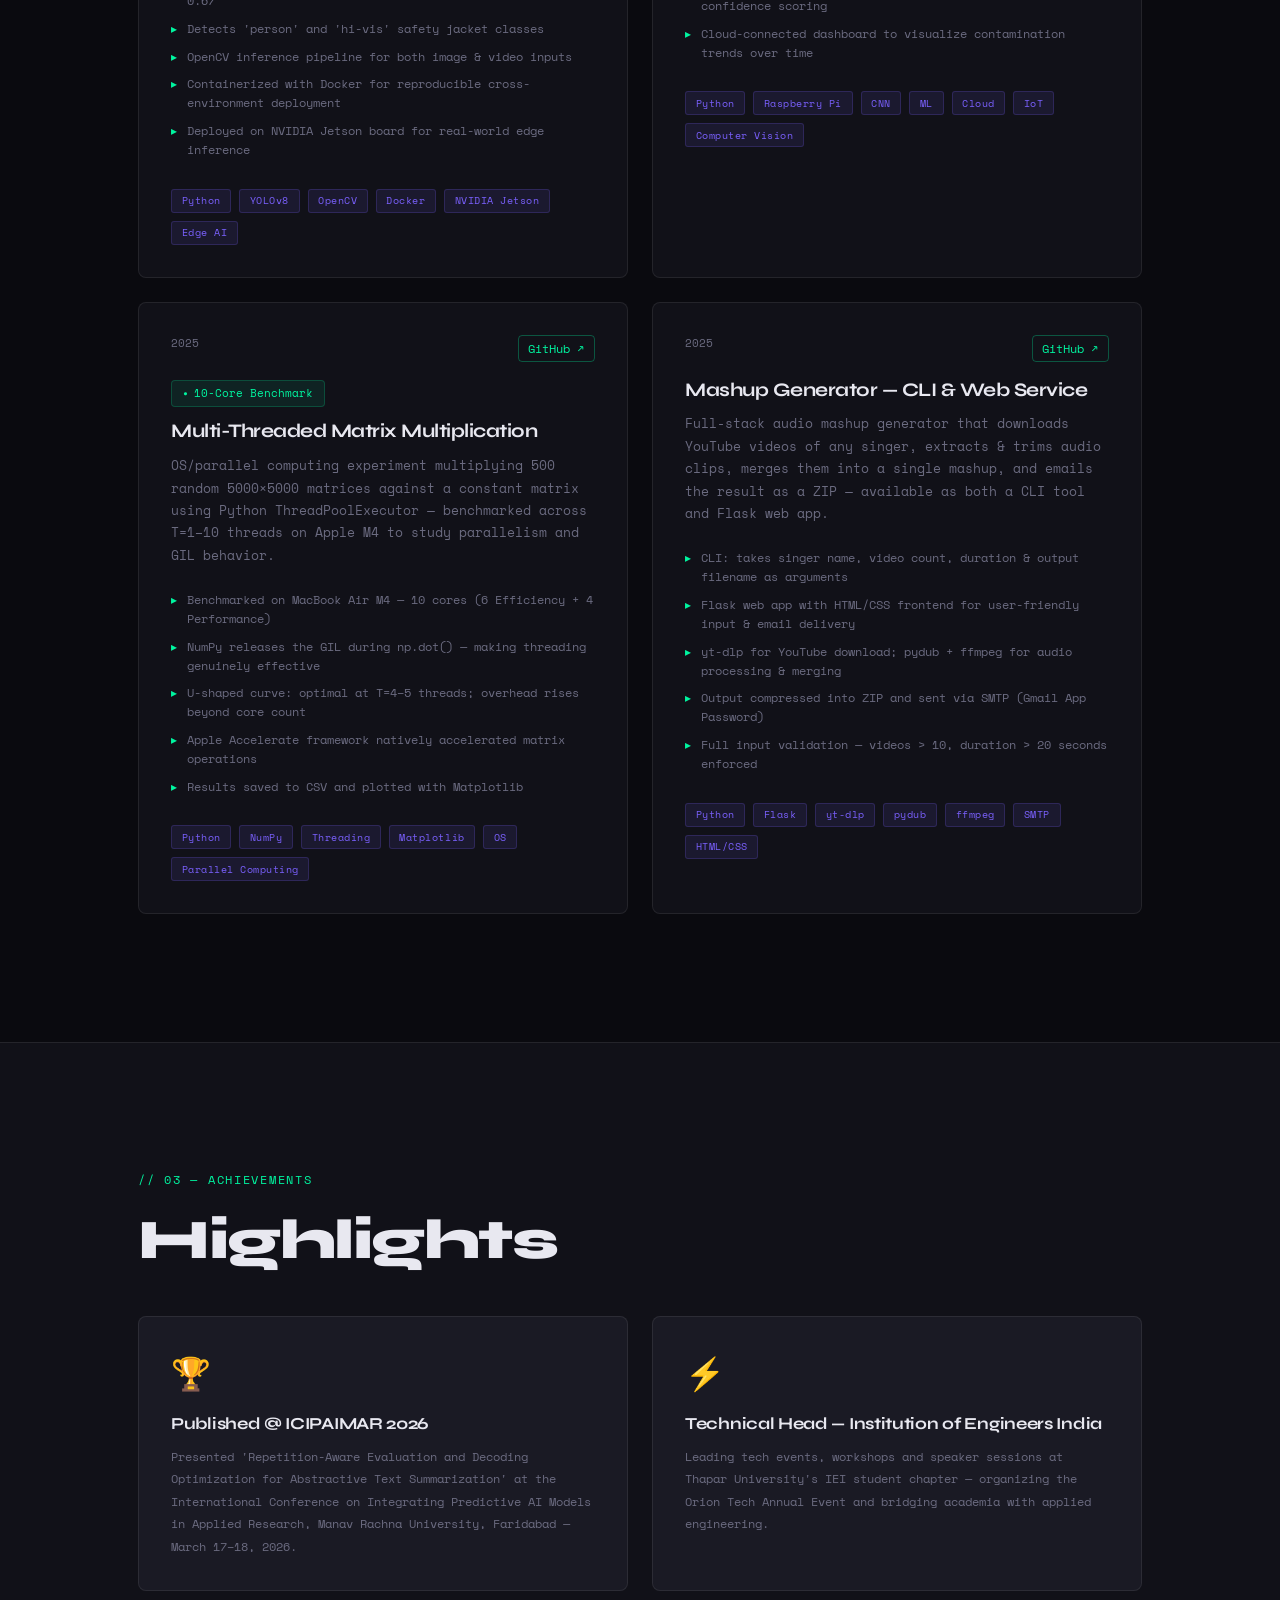
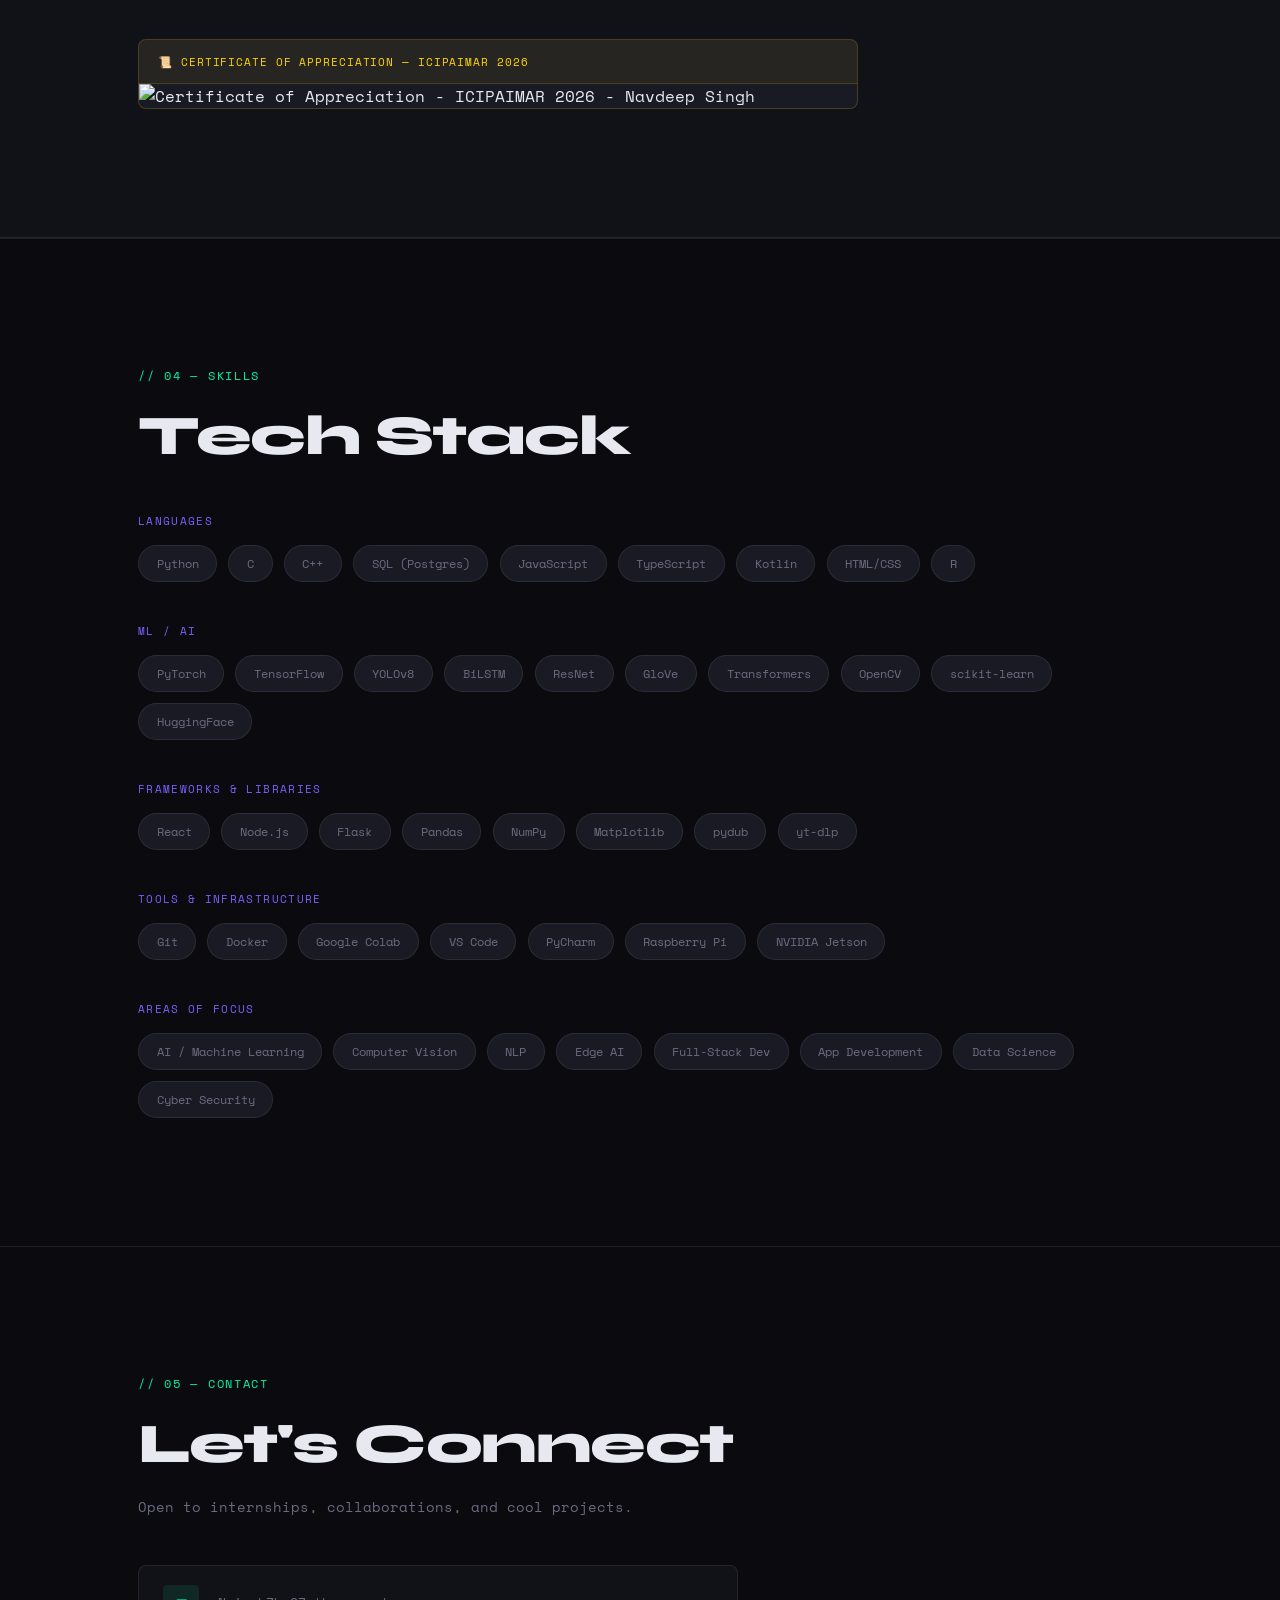
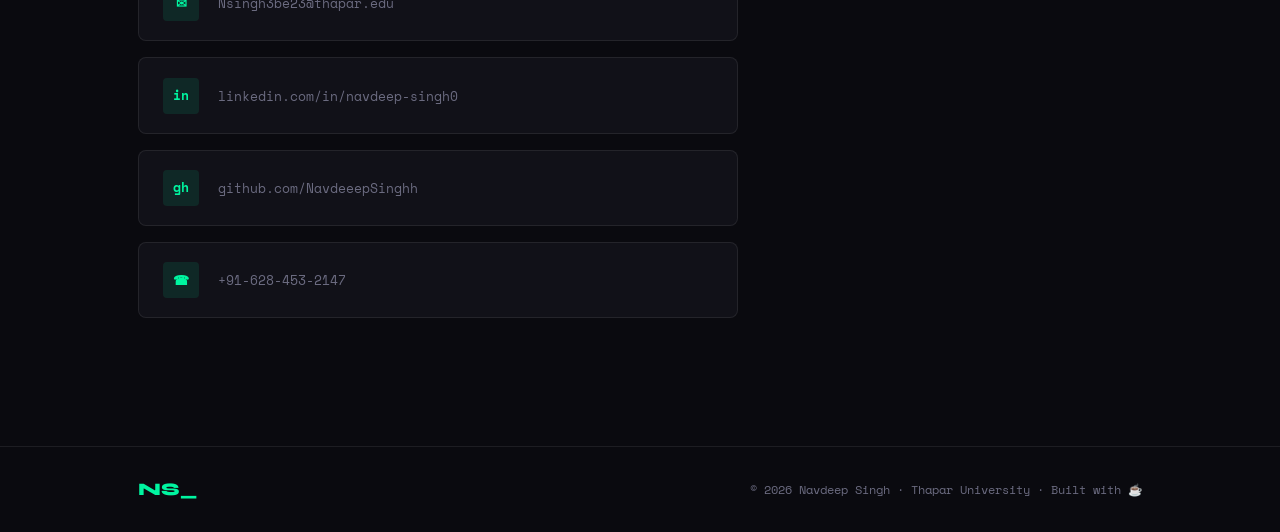
==== commit 1533f487: "Initial portfolio commit" ====
--- a/index.html
+++ b/index.html
@@ -9,7 +9,10 @@
   <link href="https://fonts.googleapis.com/css2?family=Space+Mono:ital,wght@0,400;0,700;1,400&family=Syne:wght@400;700;800&display=swap" rel="stylesheet" />
 </head>
 <body>
+  <!-- Noise overlay -->
   <div class="noise"></div>
+
+  <!-- Cursor -->
   <div class="cursor" id="cursor"></div>
   <div class="cursor-trail" id="cursor-trail"></div>
 
@@ -69,17 +72,18 @@
         <div class="about-text">
           <h2 class="section-heading">Who I Am</h2>
           <p>
-            I'm a 3rd-year <strong>Computer Science Engineering student</strong> at <strong>Thapar University</strong>, Patiala —
-            passionate about the intersection of machine learning, computer vision, and real-world problem solving.
+            I'm a 3rd-year <strong>Computer Science Engineering student</strong> at
+            <strong>Thapar University</strong>, Patiala — passionate about the intersection of
+            machine learning, computer vision, and real-world problem solving.
           </p>
           <p>
-            As <strong>Technical Head at the Institution of Engineers India</strong>, I lead tech events and workshops,
-            bridging the gap between academia and applied engineering. I've also presented research at
-            <strong>ICIPAIMAR 2026</strong> — an international AI conference.
+            As <strong>Technical Head at the Institution of Engineers India</strong>, I lead tech
+            events and workshops, bridging the gap between academia and applied engineering. I've
+            also presented research at <strong>ICIPAIMAR 2026</strong> — an international AI conference.
           </p>
           <p>
-            My work spans edge-AI on NVIDIA Jetson, multimodal deep learning, NLP decision frameworks, and full-stack apps —
-            always building things that are fast, reliable, and impactful.
+            My work spans edge-AI on NVIDIA Jetson, multimodal deep learning, NLP decision
+            frameworks, and full-stack apps — always building things that are fast, reliable, and impactful.
           </p>
           <div class="ask-me">
             <span class="ask-label">Ask me about:</span>
@@ -111,6 +115,7 @@
             </div>
           </div>
         </div>
+
         <div class="about-right">
           <div class="about-card">
             <div class="card-header">
@@ -144,8 +149,8 @@
 
           <!-- Team photo -->
           <div class="team-photo-wrap reveal">
-            <img src="images/team.jpg" alt="Navdeep Singh with project team" class="team-photo" />
-            <div class="photo-caption">Neerakshak project demo — Thapar University</div>
+            <img src="images/team.jpg" alt="Navdeep Singh with project team at Thapar University" class="team-photo" />
+            <div class="photo-caption">// Neerakshak project demo — Thapar University</div>
           </div>
         </div>
       </div>
@@ -157,7 +162,9 @@
     <div class="container">
       <div class="section-label">// 02 — projects</div>
       <h2 class="section-heading">What I've Built</h2>
-      <div class="projects-grid" id="projects-grid"></div>
+      <div class="projects-grid" id="projects-grid">
+        <!-- filled by JS -->
+      </div>
     </div>
   </section>
 
@@ -166,12 +173,14 @@
     <div class="container">
       <div class="section-label">// 03 — achievements</div>
       <h2 class="section-heading">Highlights</h2>
-      <div class="achievements-grid" id="achievements-grid"></div>
+      <div class="achievements-grid" id="achievements-grid">
+        <!-- filled by JS -->
+      </div>
 
       <!-- Certificate -->
       <div class="cert-wrap reveal">
-        <div class="cert-label">Certificate of Appreciation — ICIPAIMAR 2026</div>
-        <img src="images/certificate.png" alt="Certificate of Appreciation - ICIPAIMAR 2026" class="cert-img" />
+        <div class="cert-label">📜 Certificate of Appreciation — ICIPAIMAR 2026</div>
+        <img src="images/certificate.png" alt="Certificate of Appreciation - ICIPAIMAR 2026 - Navdeep Singh" class="cert-img" />
       </div>
     </div>
   </section>
@@ -181,7 +190,9 @@
     <div class="container">
       <div class="section-label">// 04 — skills</div>
       <h2 class="section-heading">Tech Stack</h2>
-      <div class="skills-wrapper" id="skills-wrapper"></div>
+      <div class="skills-wrapper" id="skills-wrapper">
+        <!-- filled by JS -->
+      </div>
     </div>
   </section>
 
@@ -216,6 +227,7 @@
     </div>
   </section>
 
+  <!-- FOOTER -->
   <footer class="footer">
     <div class="container footer-inner">
       <span class="footer-logo">NS<span class="blink">_</span></span>
@@ -226,4 +238,4 @@
   <script src="js/data.js"></script>
   <script src="js/main.js"></script>
 </body>
-</html>+</html>
--- a/css/style.css
+++ b/css/style.css
@@ -1,5 +1,6 @@
 /* ============================================================
-   NAVDEEP SINGH — Portfolio CSS (Updated)
+   NAVDEEP SINGH — Portfolio CSS
+   Aesthetic: Dark terminal-meets-brutalist with neon accents
    ============================================================ */
 
 :root {
@@ -25,17 +26,18 @@
   font-family: var(--font-mono); overflow-x: hidden; cursor: none;
 }
 
-/* ── NOISE ── */
+/* ── NOISE OVERLAY ── */
 .noise {
   position: fixed; inset: 0; z-index: 999; pointer-events: none; opacity: 0.03;
   background-image: url("data:image/svg+xml,%3Csvg viewBox='0 0 256 256' xmlns='http://www.w3.org/2000/svg'%3E%3Cfilter id='noise'%3E%3CfeTurbulence type='fractalNoise' baseFrequency='0.9' numOctaves='4' stitchTiles='stitch'/%3E%3C/filter%3E%3Crect width='100%25' height='100%25' filter='url(%23noise)'/%3E%3C/svg%3E");
 }
 
-/* ── CURSOR ── */
+/* ── CUSTOM CURSOR ── */
 .cursor {
   position: fixed; top: 0; left: 0; z-index: 1000; pointer-events: none;
-  width: 10px; height: 10px; border-radius: 50%; background: var(--accent);
-  mix-blend-mode: difference; transform: translate(-50%, -50%); transition: transform 0.1s;
+  width: 10px; height: 10px; border-radius: 50%;
+  background: var(--accent); mix-blend-mode: difference;
+  transform: translate(-50%, -50%); transition: transform 0.1s;
 }
 .cursor-trail {
   position: fixed; top: 0; left: 0; z-index: 999; pointer-events: none;
@@ -51,13 +53,18 @@
   padding: 1.25rem 3rem; border-bottom: 1px solid transparent;
   transition: background var(--transition), border-color var(--transition);
 }
-.nav.scrolled { background: rgba(10,10,15,0.9); backdrop-filter: blur(12px); border-color: var(--border); }
-.nav-logo { font-family: var(--font-display); font-size: 1.4rem; font-weight: 800; color: var(--accent); letter-spacing: -1px; }
-.nav-links { display: flex; gap: 2rem; list-style: none; }
+.nav.scrolled {
+  background: rgba(10,10,15,0.9); backdrop-filter: blur(12px); border-color: var(--border);
+}
+.nav-logo {
+  font-family: var(--font-display); font-size: 1.4rem; font-weight: 800;
+  color: var(--accent); letter-spacing: -1px;
+}
+.nav-links { display: flex; gap: 1.6rem; list-style: none; }
 .nav-links a {
-  font-family: var(--font-mono); font-size: 0.75rem; color: var(--text-muted);
-  text-decoration: none; letter-spacing: 0.05em; text-transform: uppercase;
-  transition: color var(--transition); position: relative;
+  font-family: var(--font-mono); font-size: 0.75rem;
+  color: var(--text-muted); text-decoration: none; letter-spacing: 0.05em;
+  text-transform: uppercase; transition: color var(--transition); position: relative;
 }
 .nav-links a::after {
   content: ''; position: absolute; bottom: -3px; left: 0;
@@ -65,8 +72,14 @@
 }
 .nav-links a:hover { color: var(--accent); }
 .nav-links a:hover::after { width: 100%; }
-.hamburger { display: none; flex-direction: column; gap: 5px; background: none; border: none; cursor: none; padding: 4px; }
+
+.hamburger {
+  display: none; flex-direction: column; gap: 5px;
+  background: none; border: none; cursor: none; padding: 4px;
+}
 .hamburger span { display: block; width: 22px; height: 2px; background: var(--text); transition: var(--transition); }
+
+/* ── BLINK ── */
 .blink { animation: blink 1s step-end infinite; }
 @keyframes blink { 50% { opacity: 0; } }
 
@@ -77,24 +90,41 @@
 }
 .hero-bg-grid {
   position: absolute; inset: 0;
-  background-image: linear-gradient(var(--border) 1px, transparent 1px), linear-gradient(90deg, var(--border) 1px, transparent 1px);
+  background-image:
+    linear-gradient(var(--border) 1px, transparent 1px),
+    linear-gradient(90deg, var(--border) 1px, transparent 1px);
   background-size: 60px 60px;
   mask-image: radial-gradient(ellipse 80% 80% at 50% 50%, black 40%, transparent 100%);
 }
 .hero-content { position: relative; z-index: 2; max-width: 860px; }
 .hero-tag {
-  display: inline-block; font-size: 0.75rem; letter-spacing: 0.12em; text-transform: uppercase;
-  color: var(--accent); margin-bottom: 1.5rem;
-  border: 1px solid rgba(0,245,160,0.3); padding: 0.3rem 0.8rem; border-radius: var(--radius);
-  animation: fadeSlideUp 0.7s ease both;
-}
-.hero-name { font-family: var(--font-display); font-weight: 800; line-height: 0.92; letter-spacing: -3px; margin-bottom: 1.5rem; }
-.hero-name .line1 { display: block; font-size: clamp(5rem, 12vw, 10rem); color: var(--text); animation: fadeSlideUp 0.7s 0.1s ease both; }
-.hero-name .line2 { display: block; font-size: clamp(5rem, 12vw, 10rem); color: transparent; -webkit-text-stroke: 1.5px rgba(255,255,255,0.25); animation: fadeSlideUp 0.7s 0.2s ease both; }
-.hero-desc { font-size: 1rem; color: var(--text-muted); line-height: 1.8; max-width: 540px; margin-bottom: 1.5rem; animation: fadeSlideUp 0.7s 0.3s ease both; }
-
-/* CHIPS */
-.hero-focus-chips { display: flex; flex-wrap: wrap; gap: 0.5rem; margin-bottom: 2rem; animation: fadeSlideUp 0.7s 0.35s ease both; }
+  display: inline-block; font-size: 0.75rem; letter-spacing: 0.12em;
+  text-transform: uppercase; color: var(--accent); margin-bottom: 1.5rem;
+  border: 1px solid rgba(0,245,160,0.3); padding: 0.3rem 0.8rem;
+  border-radius: var(--radius); animation: fadeSlideUp 0.7s ease both;
+}
+.hero-name {
+  font-family: var(--font-display); font-weight: 800;
+  line-height: 0.92; letter-spacing: -3px; margin-bottom: 1.5rem;
+}
+.hero-name .line1 {
+  display: block; font-size: clamp(5rem, 12vw, 10rem); color: var(--text);
+  animation: fadeSlideUp 0.7s 0.1s ease both;
+}
+.hero-name .line2 {
+  display: block; font-size: clamp(5rem, 12vw, 10rem); color: transparent;
+  -webkit-text-stroke: 1.5px rgba(255,255,255,0.25); animation: fadeSlideUp 0.7s 0.2s ease both;
+}
+.hero-desc {
+  font-size: 1rem; color: var(--text-muted); line-height: 1.8;
+  max-width: 540px; margin-bottom: 1.5rem; animation: fadeSlideUp 0.7s 0.3s ease both;
+}
+
+/* ── CHIPS ── */
+.hero-focus-chips {
+  display: flex; flex-wrap: wrap; gap: 0.5rem;
+  margin-bottom: 2rem; animation: fadeSlideUp 0.7s 0.35s ease both;
+}
 .chip {
   font-size: 0.68rem; padding: 0.3rem 0.8rem; border-radius: 100px;
   border: 1px solid rgba(123,97,255,0.35); background: rgba(123,97,255,0.08);
@@ -103,19 +133,30 @@
 .chip-sm { font-size: 0.64rem; padding: 0.22rem 0.6rem; }
 
 .hero-ctas { display: flex; gap: 1rem; flex-wrap: wrap; animation: fadeSlideUp 0.7s 0.4s ease both; }
+
 .btn {
   display: inline-flex; align-items: center; gap: 0.5rem;
-  padding: 0.75rem 1.8rem; font-family: var(--font-mono); font-size: 0.8rem;
-  letter-spacing: 0.05em; text-decoration: none; border-radius: var(--radius); transition: var(--transition); cursor: none;
+  padding: 0.75rem 1.8rem; font-family: var(--font-mono);
+  font-size: 0.8rem; letter-spacing: 0.05em; text-decoration: none;
+  border-radius: var(--radius); transition: var(--transition); cursor: none;
 }
 .btn-primary { background: var(--accent); color: var(--bg); font-weight: 700; border: 2px solid var(--accent); }
 .btn-primary:hover { background: transparent; color: var(--accent); transform: translateY(-2px); }
 .btn-ghost { background: transparent; color: var(--text); border: 1px solid var(--border); }
 .btn-ghost:hover { border-color: var(--accent2); color: var(--accent2); transform: translateY(-2px); }
 
+/* ORB BLOBS */
 .hero-orb { position: absolute; border-radius: 50%; filter: blur(100px); pointer-events: none; z-index: 1; }
-.orb1 { width: 600px; height: 600px; background: radial-gradient(circle, rgba(0,245,160,0.08) 0%, transparent 70%); top: -200px; right: -150px; animation: floatOrb 8s ease-in-out infinite; }
-.orb2 { width: 400px; height: 400px; background: radial-gradient(circle, rgba(123,97,255,0.1) 0%, transparent 70%); bottom: -100px; left: 200px; animation: floatOrb 11s ease-in-out infinite reverse; }
+.orb1 {
+  width: 600px; height: 600px;
+  background: radial-gradient(circle, rgba(0,245,160,0.08) 0%, transparent 70%);
+  top: -200px; right: -150px; animation: floatOrb 8s ease-in-out infinite;
+}
+.orb2 {
+  width: 400px; height: 400px;
+  background: radial-gradient(circle, rgba(123,97,255,0.1) 0%, transparent 70%);
+  bottom: -100px; left: 200px; animation: floatOrb 11s ease-in-out infinite reverse;
+}
 @keyframes floatOrb { 0%, 100% { transform: translateY(0) scale(1); } 50% { transform: translateY(-40px) scale(1.05); } }
 
 .scroll-indicator {
@@ -124,32 +165,62 @@
   font-size: 0.65rem; letter-spacing: 0.15em; text-transform: uppercase;
   color: var(--text-muted); animation: fadeSlideUp 1s 0.8s ease both;
 }
-.scroll-line { width: 1px; height: 50px; background: linear-gradient(var(--accent), transparent); animation: scrollPulse 2s ease-in-out infinite; }
+.scroll-line {
+  width: 1px; height: 50px; background: linear-gradient(var(--accent), transparent);
+  animation: scrollPulse 2s ease-in-out infinite;
+}
 @keyframes scrollPulse { 0%, 100% { opacity: 1; } 50% { opacity: 0.3; } }
 
 /* ── SECTIONS ── */
 .section { padding: 8rem 0; }
 .container { max-width: 1100px; margin: 0 auto; padding: 0 3rem; }
-.section-label { font-size: 0.72rem; letter-spacing: 0.15em; color: var(--accent); text-transform: uppercase; margin-bottom: 1.5rem; font-family: var(--font-mono); }
-.section-heading { font-family: var(--font-display); font-size: clamp(2.2rem, 5vw, 3.5rem); font-weight: 800; letter-spacing: -1.5px; margin-bottom: 3rem; line-height: 1; }
+.section-label {
+  font-size: 0.72rem; letter-spacing: 0.15em; color: var(--accent);
+  text-transform: uppercase; margin-bottom: 1.5rem; font-family: var(--font-mono);
+}
+.section-heading {
+  font-family: var(--font-display); font-size: clamp(2.2rem, 5vw, 3.5rem);
+  font-weight: 800; letter-spacing: -1.5px; margin-bottom: 3rem; line-height: 1;
+}
 
 /* ── ABOUT ── */
 .about { background: var(--bg2); border-top: 1px solid var(--border); border-bottom: 1px solid var(--border); }
 .about-grid { display: grid; grid-template-columns: 1fr 1fr; gap: 5rem; align-items: start; }
 .about-text p { color: var(--text-muted); line-height: 1.9; margin-bottom: 1.2rem; font-size: 0.88rem; }
 .about-text strong { color: var(--text); }
+
+/* Ask me chips */
 .ask-me { margin-top: 1.5rem; margin-bottom: 0.5rem; }
-.ask-label { font-size: 0.68rem; color: var(--text-muted); letter-spacing: 0.08em; text-transform: uppercase; display: block; margin-bottom: 0.6rem; }
+.ask-label {
+  font-size: 0.68rem; color: var(--text-muted); letter-spacing: 0.08em;
+  text-transform: uppercase; display: block; margin-bottom: 0.6rem;
+}
 .ask-chips { display: flex; flex-wrap: wrap; gap: 0.4rem; }
-.about-stats { display: flex; gap: 2rem; margin-top: 2.5rem; padding-top: 2rem; border-top: 1px solid var(--border); flex-wrap: wrap; }
-.stat-num { display: block; font-family: var(--font-display); font-size: 2rem; font-weight: 800; color: var(--accent); line-height: 1; }
+
+.about-stats {
+  display: flex; gap: 2rem; margin-top: 2.5rem;
+  padding-top: 2rem; border-top: 1px solid var(--border); flex-wrap: wrap;
+}
+.stat-num {
+  display: block; font-family: var(--font-display);
+  font-size: 2rem; font-weight: 800; color: var(--accent); line-height: 1;
+}
 .stat-label { font-size: 0.65rem; color: var(--text-muted); letter-spacing: 0.05em; margin-top: 0.3rem; display: block; }
 
 /* TERMINAL CARD */
-.about-card { background: var(--bg3); border: 1px solid var(--border); border-radius: 8px; overflow: hidden; box-shadow: 0 0 60px rgba(0,245,160,0.04); margin-bottom: 1.5rem; }
-.card-header { display: flex; align-items: center; gap: 0.4rem; padding: 0.8rem 1rem; background: rgba(255,255,255,0.03); border-bottom: 1px solid var(--border); }
+.about-card {
+  background: var(--bg3); border: 1px solid var(--border);
+  border-radius: 8px; overflow: hidden; margin-bottom: 1.5rem;
+  box-shadow: 0 0 60px rgba(0,245,160,0.04);
+}
+.card-header {
+  display: flex; align-items: center; gap: 0.4rem;
+  padding: 0.8rem 1rem; background: rgba(255,255,255,0.03); border-bottom: 1px solid var(--border);
+}
 .dot { width: 10px; height: 10px; border-radius: 50%; }
-.dot.red { background: #ff5f57; } .dot.yellow { background: #ffbd2e; } .dot.green { background: #28ca41; }
+.dot.red { background: #ff5f57; }
+.dot.yellow { background: #ffbd2e; }
+.dot.green { background: #28ca41; }
 .card-title { font-size: 0.7rem; color: var(--text-muted); margin-left: 0.5rem; }
 .card-body { padding: 1.2rem 1.4rem; }
 .card-body p { font-size: 0.78rem; color: var(--text-muted); margin-bottom: 0.8rem; }
@@ -157,15 +228,24 @@
 .json-block { font-size: 0.72rem; line-height: 1.7; color: var(--text-muted); white-space: pre-wrap; overflow: hidden; }
 
 /* TEAM PHOTO */
-.team-photo-wrap { border-radius: 8px; overflow: hidden; border: 1px solid var(--border); }
-.team-photo { width: 100%; display: block; object-fit: cover; filter: grayscale(20%) contrast(1.05); transition: filter var(--transition); }
+.team-photo-wrap {
+  border-radius: 8px; overflow: hidden; border: 1px solid var(--border);
+}
+.team-photo {
+  width: 100%; display: block; object-fit: cover;
+  filter: grayscale(15%) contrast(1.05); transition: filter var(--transition);
+}
 .team-photo:hover { filter: grayscale(0%) contrast(1.1); }
-.photo-caption { padding: 0.7rem 1rem; font-size: 0.68rem; color: var(--text-muted); background: var(--bg3); letter-spacing: 0.05em; }
+.photo-caption {
+  padding: 0.7rem 1rem; font-size: 0.68rem; color: var(--text-muted);
+  background: var(--bg3); letter-spacing: 0.05em;
+}
 
 /* ── PROJECTS ── */
 .projects-grid { display: grid; grid-template-columns: repeat(auto-fill, minmax(480px, 1fr)); gap: 1.5rem; }
 .project-card {
-  background: var(--bg2); border: 1px solid var(--border); border-radius: 8px; padding: 2rem;
+  background: var(--bg2); border: 1px solid var(--border);
+  border-radius: 8px; padding: 2rem;
   transition: var(--transition); position: relative; overflow: hidden;
 }
 .project-card::before {
@@ -175,54 +255,75 @@
 }
 .project-card:hover { border-color: rgba(0,245,160,0.2); transform: translateY(-4px); box-shadow: 0 20px 60px rgba(0,0,0,0.4); }
 .project-card:hover::before { transform: scaleX(1); }
+
 .project-top { display: flex; justify-content: space-between; align-items: flex-start; margin-bottom: 1rem; }
 .project-date { font-size: 0.68rem; color: var(--text-muted); }
-.project-link { font-size: 0.72rem; color: var(--accent); text-decoration: none; border: 1px solid rgba(0,245,160,0.3); padding: 0.25rem 0.6rem; border-radius: var(--radius); transition: var(--transition); }
+.project-link {
+  font-size: 0.72rem; color: var(--accent); text-decoration: none;
+  border: 1px solid rgba(0,245,160,0.3); padding: 0.25rem 0.6rem; border-radius: var(--radius);
+  transition: var(--transition);
+}
 .project-link:hover { background: rgba(0,245,160,0.1); }
 .project-title { font-family: var(--font-display); font-size: 1.2rem; font-weight: 700; letter-spacing: -0.5px; margin-bottom: 0.8rem; color: var(--text); }
 .project-desc { font-size: 0.8rem; color: var(--text-muted); line-height: 1.75; margin-bottom: 1.2rem; }
 .project-highlights { list-style: none; margin-bottom: 1.5rem; }
-.project-highlights li { font-size: 0.74rem; color: var(--text-muted); padding: 0.28rem 0 0.28rem 1rem; position: relative; line-height: 1.6; }
+.project-highlights li {
+  font-size: 0.74rem; color: var(--text-muted); padding: 0.28rem 0 0.28rem 1rem;
+  position: relative; line-height: 1.6;
+}
 .project-highlights li::before { content: '▸'; position: absolute; left: 0; color: var(--accent); }
 .project-tags { display: flex; flex-wrap: wrap; gap: 0.5rem; }
-.tag { font-size: 0.64rem; padding: 0.22rem 0.6rem; border-radius: 3px; letter-spacing: 0.05em; background: rgba(123,97,255,0.1); color: var(--accent2); border: 1px solid rgba(123,97,255,0.2); }
-
-/* Metric / conference badges */
+.tag {
+  font-size: 0.64rem; padding: 0.22rem 0.6rem; border-radius: 3px; letter-spacing: 0.05em;
+  background: rgba(123,97,255,0.1); color: var(--accent2); border: 1px solid rgba(123,97,255,0.2);
+}
+
+/* METRIC / CONFERENCE BADGES */
 .metric-badge {
-  display: inline-flex; align-items: center; gap: 0.4rem; font-size: 0.68rem;
-  padding: 0.28rem 0.7rem; border-radius: var(--radius); margin-bottom: 0.8rem;
-}
-.metric-badge.accuracy { color: var(--accent); background: rgba(0,245,160,0.08); border: 1px solid rgba(0,245,160,0.2); }
-.metric-badge.conference { color: #ffd700; background: rgba(255,215,0,0.08); border: 1px solid rgba(255,215,0,0.25); }
+  display: inline-flex; align-items: center; gap: 0.4rem;
+  font-size: 0.68rem; padding: 0.28rem 0.7rem; border-radius: var(--radius); margin-bottom: 0.8rem;
+}
 .metric-badge::before { content: '●'; font-size: 0.45rem; }
+.metric-badge.accuracy {
+  color: var(--accent); background: rgba(0,245,160,0.08); border: 1px solid rgba(0,245,160,0.2);
+}
+.metric-badge.conference {
+  color: #ffd700; background: rgba(255,215,0,0.08); border: 1px solid rgba(255,215,0,0.25);
+}
 
 /* ── ACHIEVEMENTS ── */
 .achievements { background: var(--bg2); border-top: 1px solid var(--border); border-bottom: 1px solid var(--border); }
 .achievements-grid { display: grid; grid-template-columns: 1fr 1fr; gap: 1.5rem; margin-bottom: 3rem; }
 .achievement-card {
-  background: var(--bg3); border: 1px solid var(--border); border-radius: 8px; padding: 1.8rem;
+  background: var(--bg3); border: 1px solid var(--border); border-radius: 8px; padding: 2rem;
   transition: var(--transition);
 }
-.achievement-card:hover { border-color: rgba(0,245,160,0.2); transform: translateY(-3px); }
+.achievement-card:hover { border-color: rgba(0,245,160,0.2); transform: translateY(-3px); box-shadow: 0 12px 40px rgba(0,0,0,0.3); }
 .ach-icon { font-size: 2rem; margin-bottom: 1rem; display: block; }
 .ach-title { font-family: var(--font-display); font-size: 1.05rem; font-weight: 700; color: var(--text); margin-bottom: 0.7rem; letter-spacing: -0.3px; }
-.ach-desc { font-size: 0.78rem; color: var(--text-muted); line-height: 1.75; }
-
-/* Certificate */
+.ach-desc { font-size: 0.78rem; color: var(--text-muted); line-height: 1.8; }
+
+/* CERTIFICATE */
 .cert-wrap {
-  border: 1px solid rgba(255,215,0,0.2); border-radius: 8px; overflow: hidden;
-  background: var(--bg3); max-width: 700px;
-}
-.cert-label { padding: 0.8rem 1.2rem; font-size: 0.7rem; color: #ffd700; letter-spacing: 0.08em; text-transform: uppercase; background: rgba(255,215,0,0.06); border-bottom: 1px solid rgba(255,215,0,0.15); }
+  border: 1px solid rgba(255,215,0,0.2); border-radius: 8px;
+  overflow: hidden; background: var(--bg3); max-width: 720px;
+}
+.cert-label {
+  padding: 0.8rem 1.2rem; font-size: 0.7rem; color: #ffd700;
+  letter-spacing: 0.08em; text-transform: uppercase;
+  background: rgba(255,215,0,0.06); border-bottom: 1px solid rgba(255,215,0,0.15);
+}
 .cert-img { width: 100%; display: block; }
 
 /* ── SKILLS ── */
+.skills { border-top: 1px solid var(--border); border-bottom: 1px solid var(--border); }
 .skills-wrapper { display: flex; flex-direction: column; gap: 2.5rem; }
-.skill-group-label { font-size: 0.7rem; letter-spacing: 0.12em; text-transform: uppercase; color: var(--accent2); margin-bottom: 1rem; }
+.skill-group-label { font-size: 0.7rem; letter-spacing: 0.12em; text-transform: uppercase; color: var(--accent2); margin-bottom: 1rem; font-family: var(--font-mono); }
 .skill-pills { display: flex; flex-wrap: wrap; gap: 0.7rem; }
 .skill-pill {
-  font-size: 0.78rem; padding: 0.5rem 1.1rem; border: 1px solid var(--border);
-  border-radius: 100px; background: var(--bg3); color: var(--text-muted); transition: var(--transition); cursor: default;
+  font-size: 0.78rem; padding: 0.5rem 1.1rem;
+  border: 1px solid var(--border); border-radius: 100px;
+  background: var(--bg3); color: var(--text-muted); transition: var(--transition); cursor: default;
 }
 .skill-pill:hover { border-color: var(--accent); color: var(--accent); background: rgba(0,245,160,0.06); transform: translateY(-2px); }
 
@@ -230,12 +331,17 @@
 .contact-sub { color: var(--text-muted); font-size: 0.88rem; margin-top: -1.5rem; margin-bottom: 3rem; }
 .contact-links { display: flex; flex-direction: column; gap: 1rem; max-width: 600px; }
 .contact-card {
-  display: flex; align-items: center; gap: 1.2rem; padding: 1.2rem 1.5rem;
-  border: 1px solid var(--border); border-radius: 8px; background: var(--bg2);
-  text-decoration: none; transition: var(--transition); color: var(--text);
+  display: flex; align-items: center; gap: 1.2rem;
+  padding: 1.2rem 1.5rem; border: 1px solid var(--border);
+  border-radius: 8px; background: var(--bg2); text-decoration: none;
+  transition: var(--transition); color: var(--text);
 }
 .contact-card:hover { border-color: var(--accent); background: rgba(0,245,160,0.04); transform: translateX(8px); }
-.contact-icon { width: 36px; height: 36px; display: flex; align-items: center; justify-content: center; border-radius: var(--radius); background: rgba(0,245,160,0.1); font-size: 0.8rem; color: var(--accent); font-weight: 700; flex-shrink: 0; }
+.contact-icon {
+  width: 36px; height: 36px; display: flex; align-items: center; justify-content: center;
+  border-radius: var(--radius); background: rgba(0,245,160,0.1);
+  font-size: 0.8rem; color: var(--accent); font-family: var(--font-mono); font-weight: 700; flex-shrink: 0;
+}
 .contact-text { font-size: 0.82rem; color: var(--text-muted); flex: 1; }
 .contact-arrow { color: var(--accent); opacity: 0; transition: var(--transition); }
 .contact-card:hover .contact-arrow { opacity: 1; transform: translateX(4px); }
@@ -261,14 +367,18 @@
   .about-grid { grid-template-columns: 1fr; gap: 3rem; }
   .projects-grid { grid-template-columns: 1fr; }
   .achievements-grid { grid-template-columns: 1fr; }
+  .hero-name .line1, .hero-name .line2 { letter-spacing: -2px; }
   .scroll-indicator { left: 1.5rem; }
+  .about-stats { gap: 1.5rem; }
 }
 @media (max-width: 600px) {
   .section { padding: 5rem 0; }
   .section-heading { font-size: 2rem; }
-  .about-stats { gap: 1.2rem; }
-  .stat-num { font-size: 1.6rem; }
-}
+  .stat-num { font-size: 1.8rem; }
+  .about-stats { flex-wrap: wrap; }
+}
+
+/* NAV MOBILE MENU */
 .nav.open .nav-links {
   display: flex; flex-direction: column; gap: 1.5rem;
   position: fixed; inset: 0; background: var(--bg);
@@ -276,4 +386,4 @@
 }
 .nav.open .hamburger span:nth-child(1) { transform: rotate(45deg) translate(5px,5px); }
 .nav.open .hamburger span:nth-child(2) { opacity: 0; }
-.nav.open .hamburger span:nth-child(3) { transform: rotate(-45deg) translate(5px,-5px); }+.nav.open .hamburger span:nth-child(3) { transform: rotate(-45deg) translate(5px,-5px); }
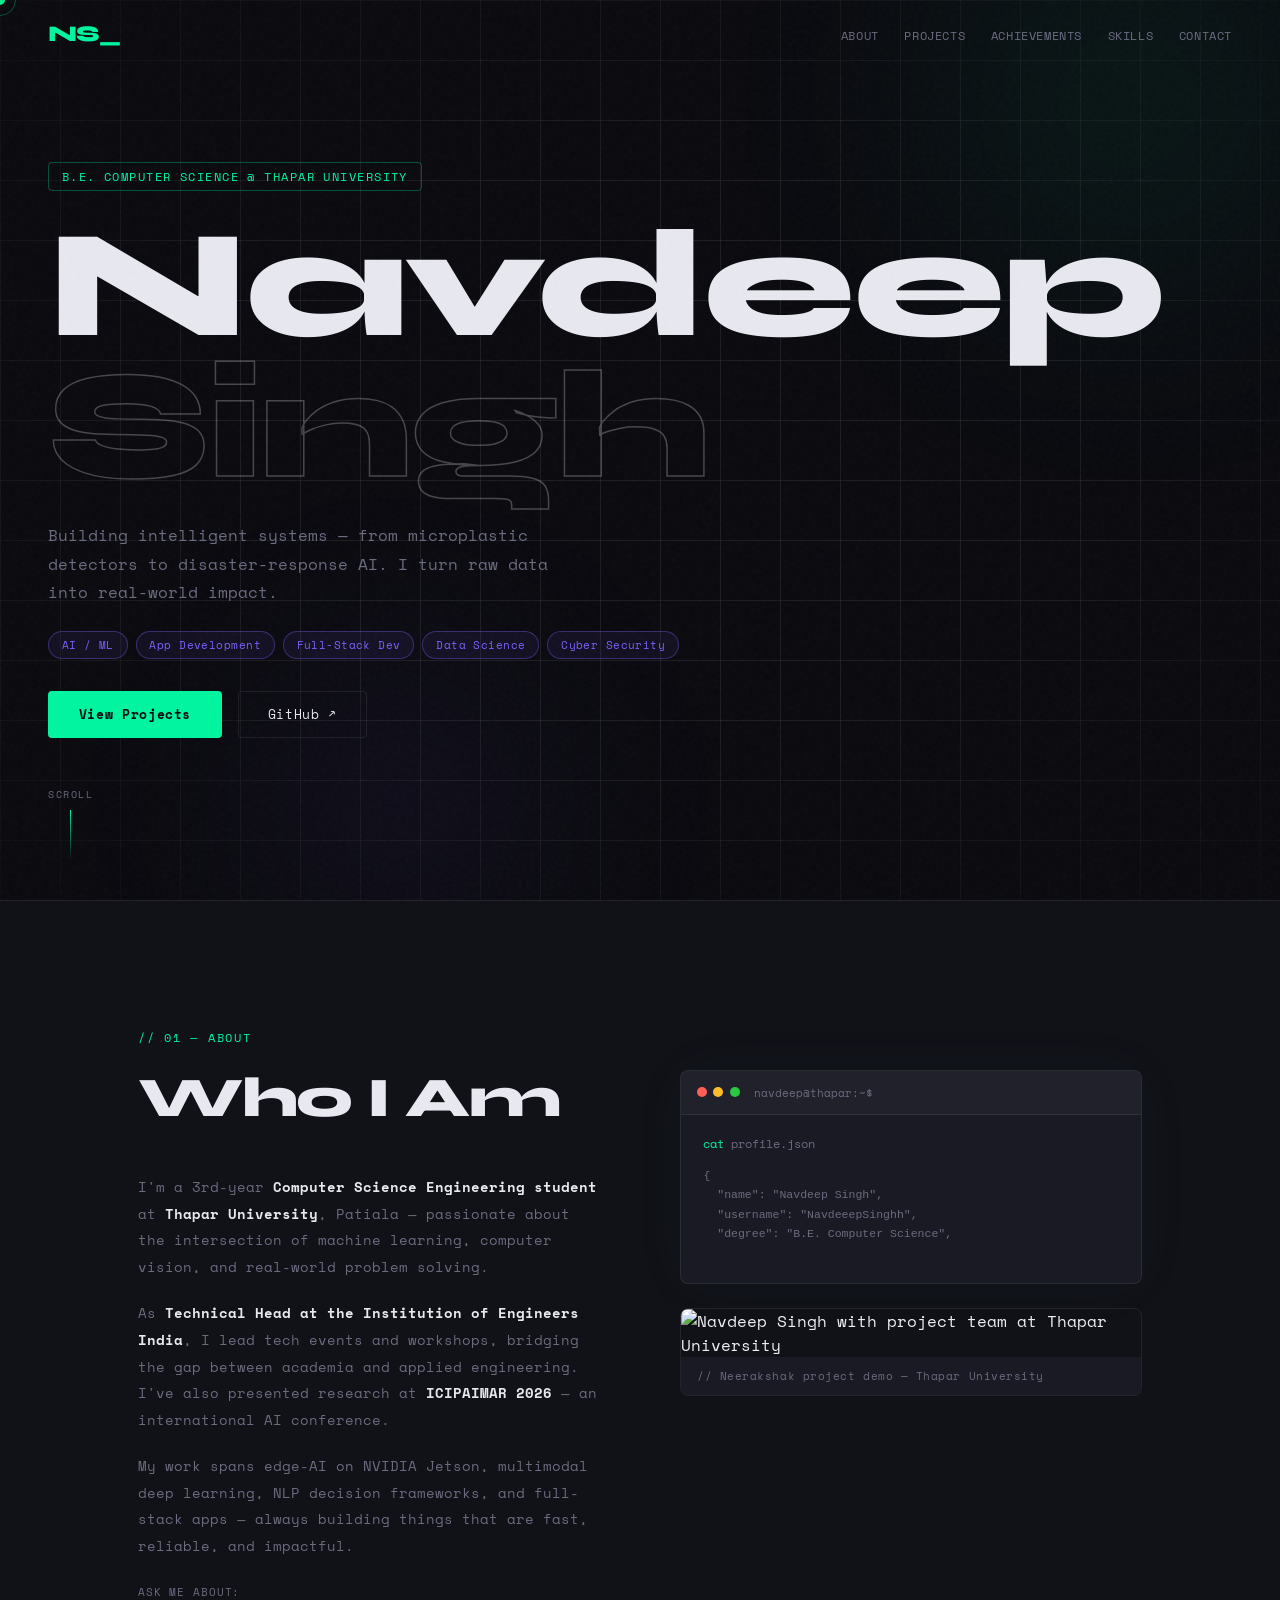
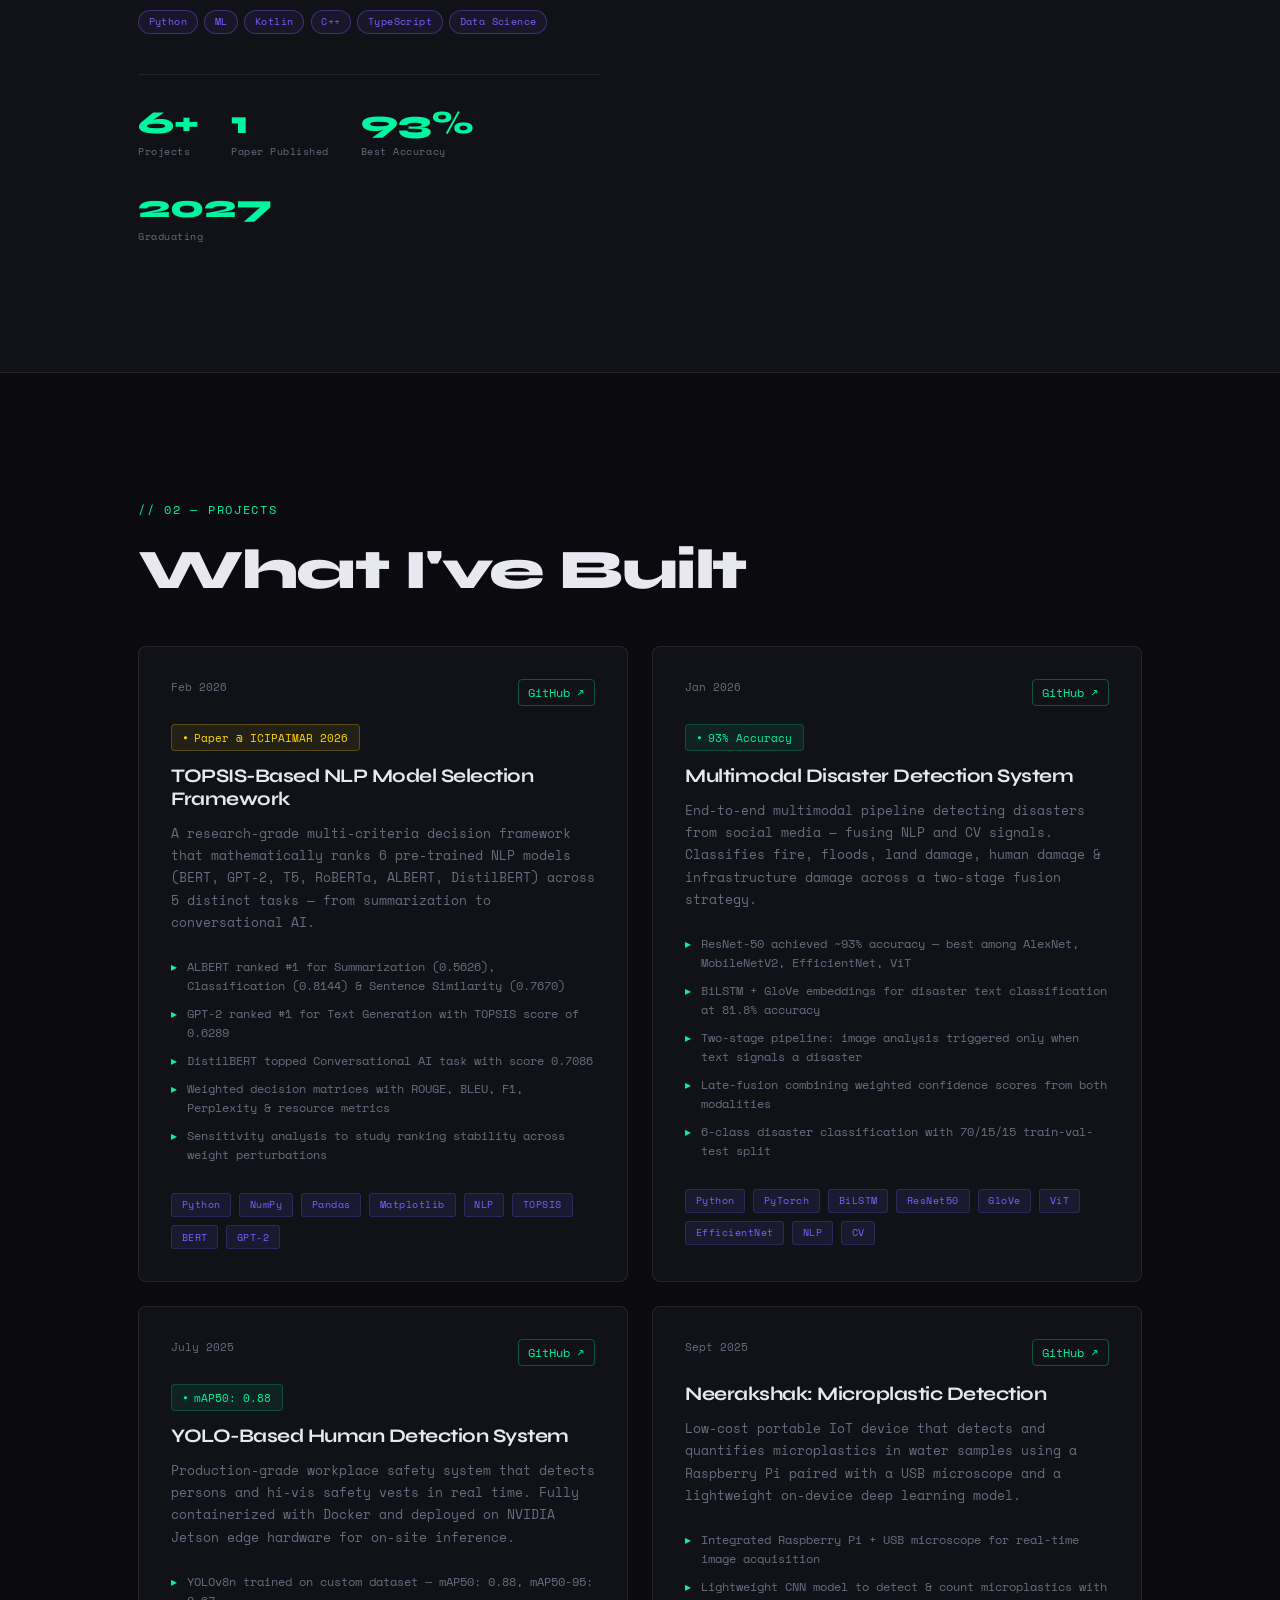
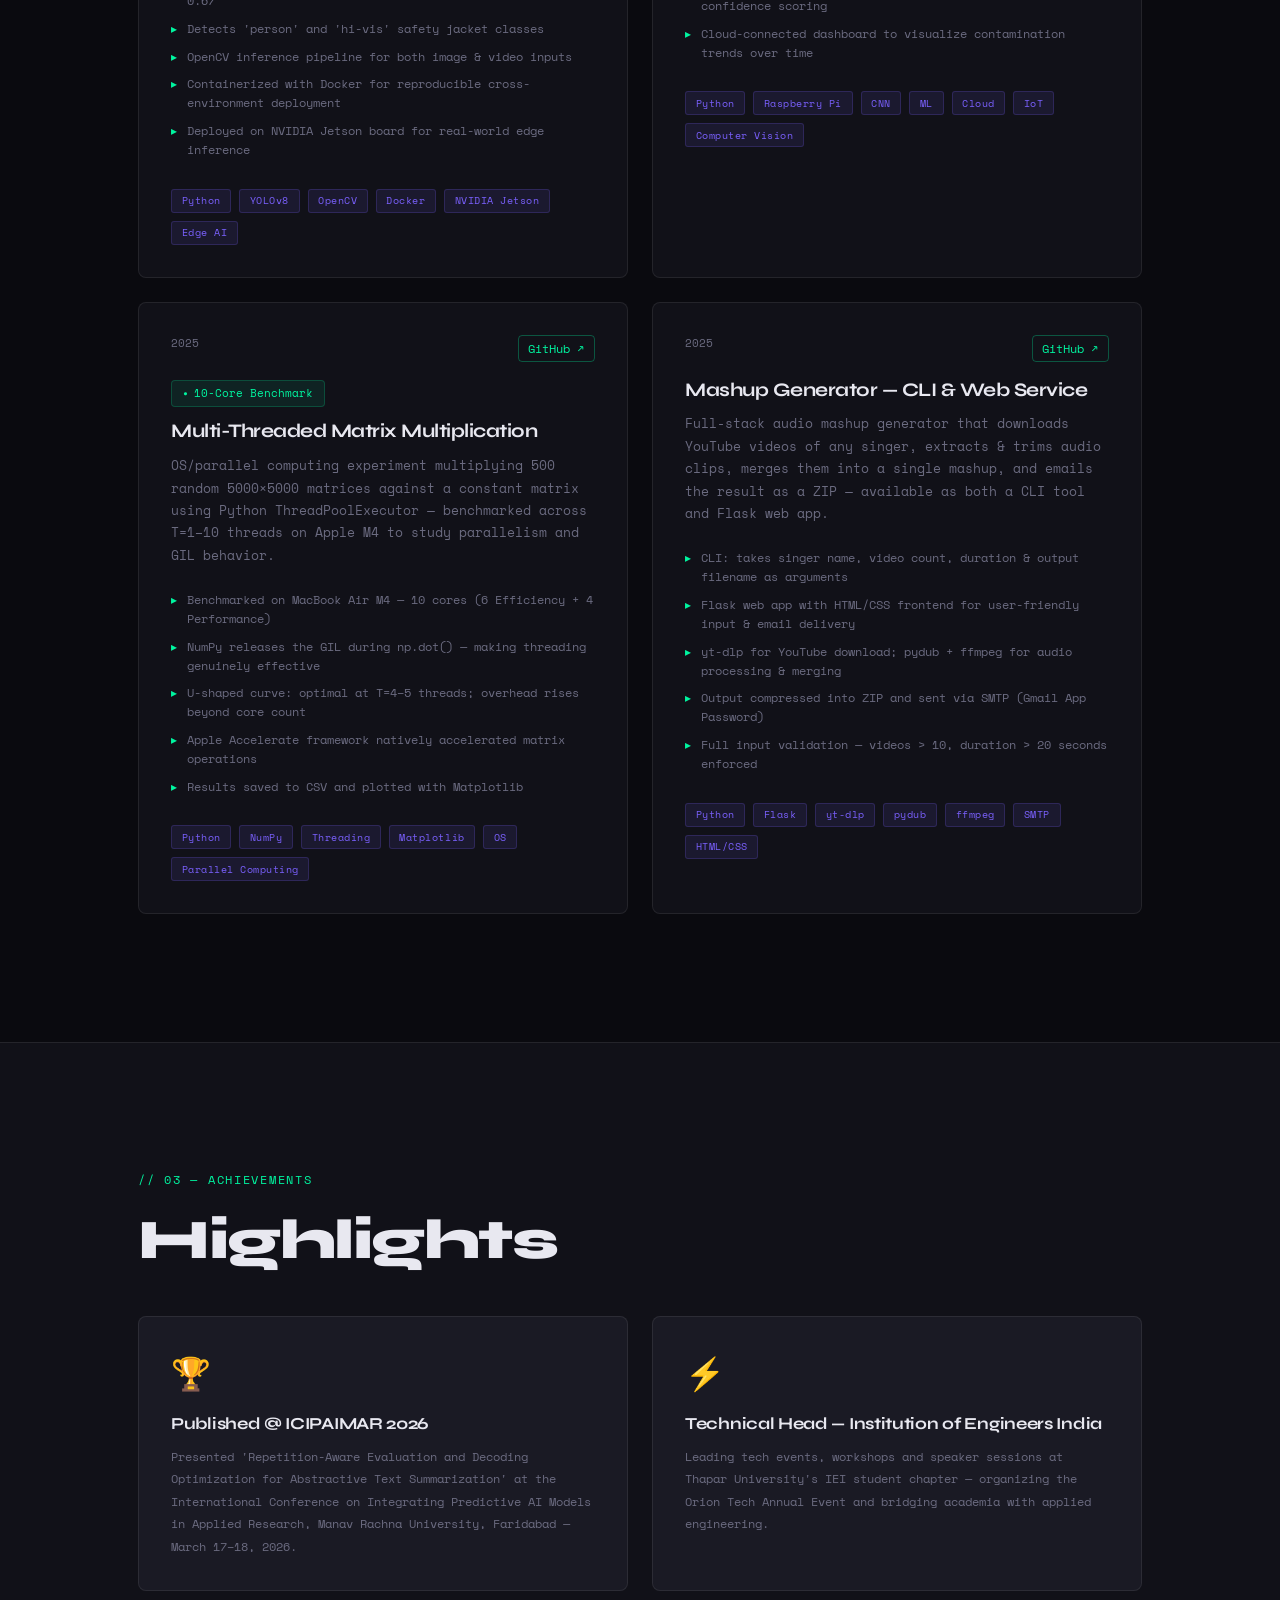
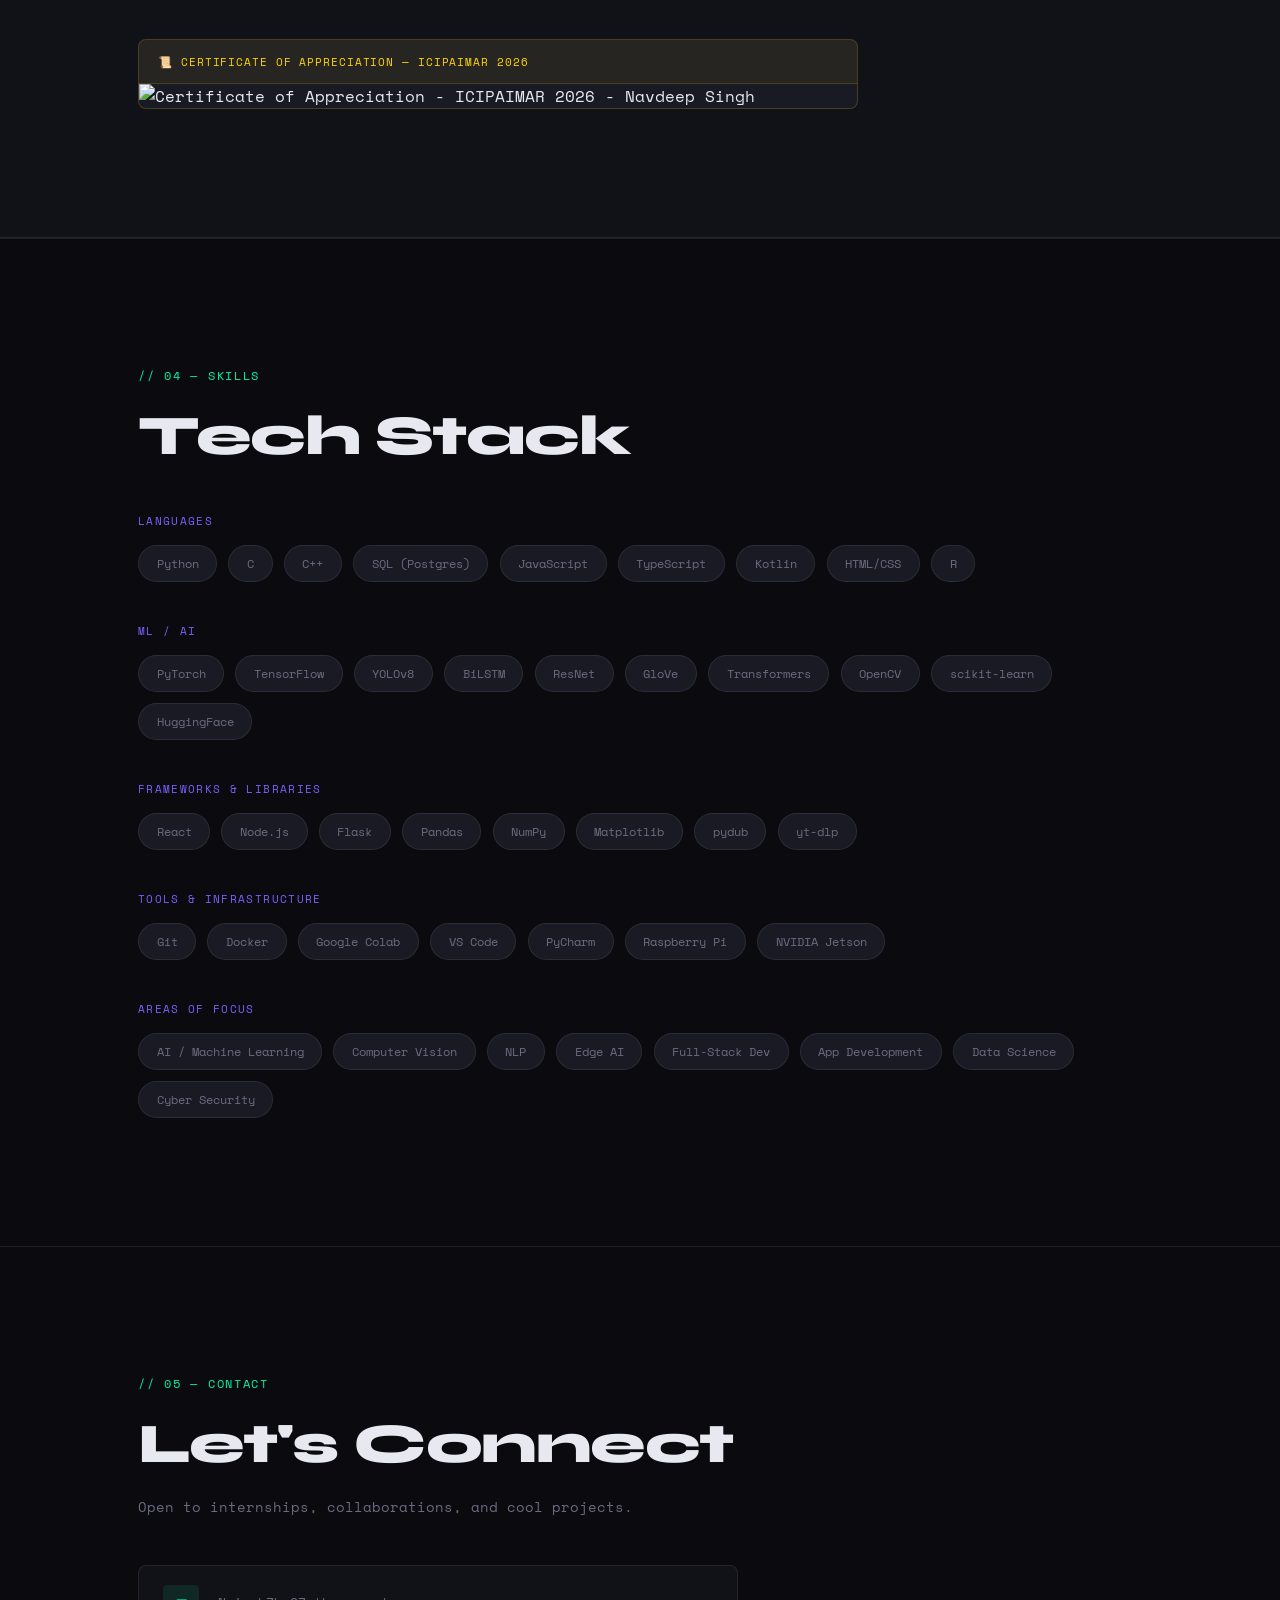
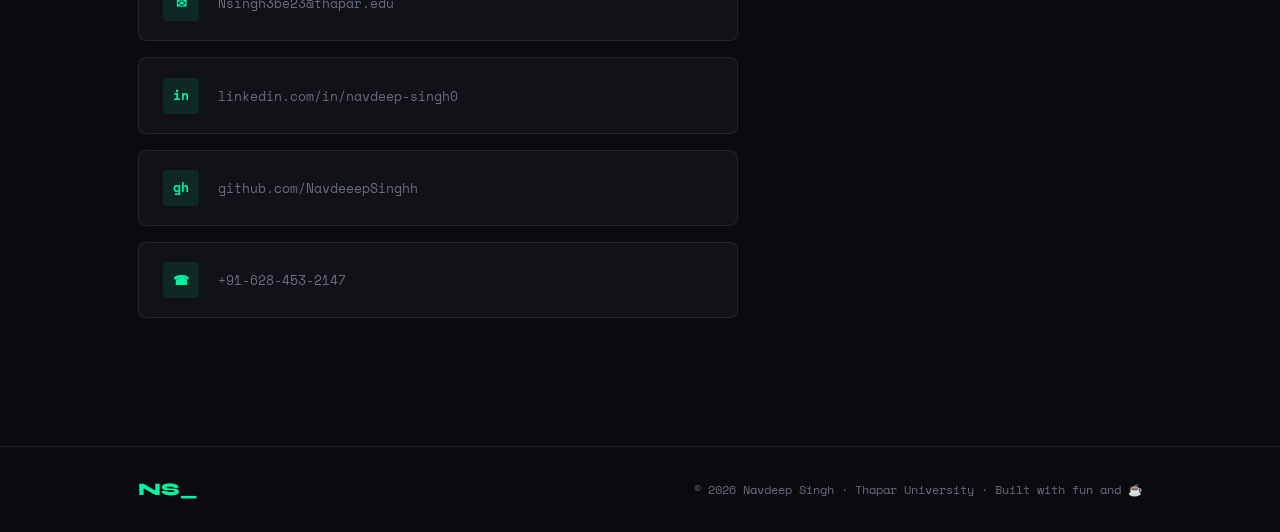
==== commit c4df14c8: "Update index.html" ====
--- a/index.html
+++ b/index.html
@@ -208,7 +208,7 @@
           <span class="contact-text">Nsingh3be23@thapar.edu</span>
           <span class="contact-arrow">→</span>
         </a>
-        <a href="https://linkedin.com/in/navdeep–singh0" target="_blank" class="contact-card">
+        <a href="https://www.linkedin.com/in/navdeep--singh0" target="_blank" class="contact-card">
           <span class="contact-icon">in</span>
           <span class="contact-text">linkedin.com/in/navdeep-singh0</span>
           <span class="contact-arrow">→</span>
@@ -231,7 +231,7 @@
   <footer class="footer">
     <div class="container footer-inner">
       <span class="footer-logo">NS<span class="blink">_</span></span>
-      <span class="footer-copy">© 2026 Navdeep Singh · Thapar University · Built with ☕</span>
+      <span class="footer-copy">© 2026 Navdeep Singh · Thapar University · Built with fun and ☕</span>
     </div>
   </footer>
 
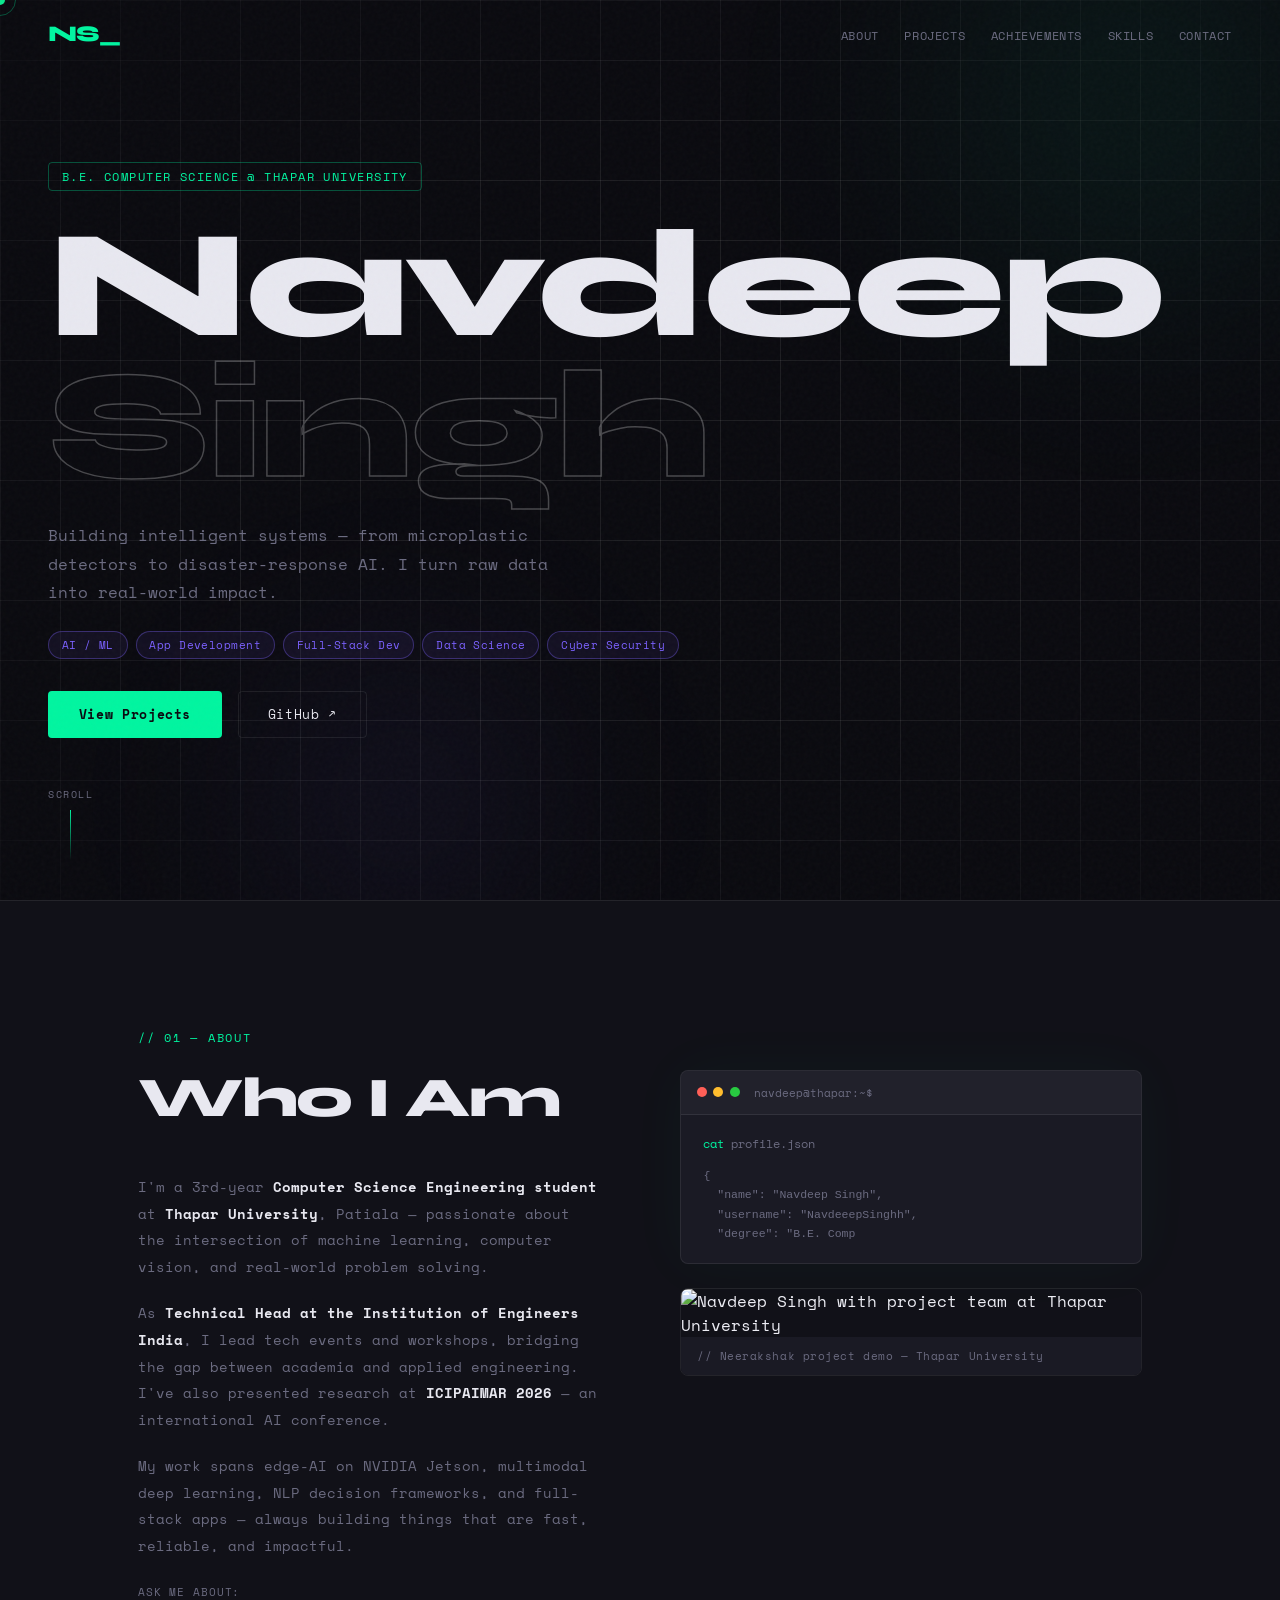
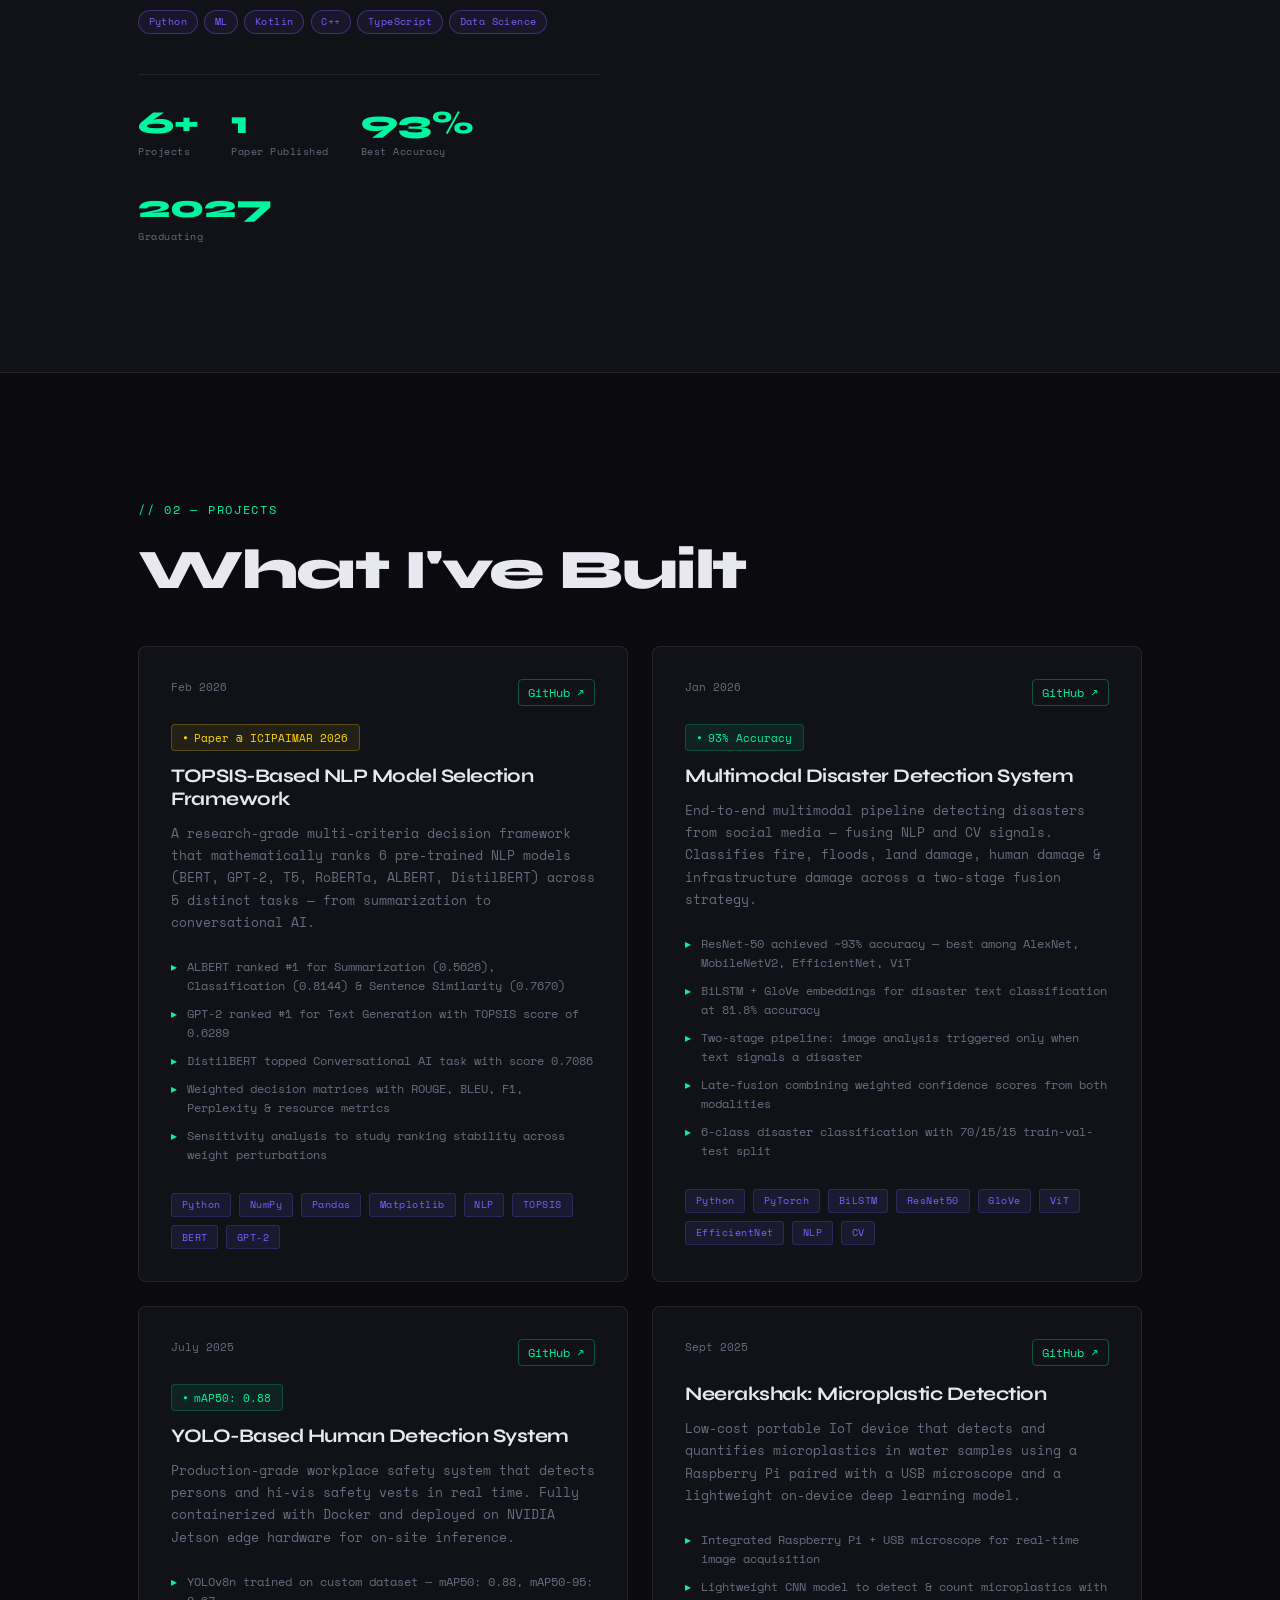
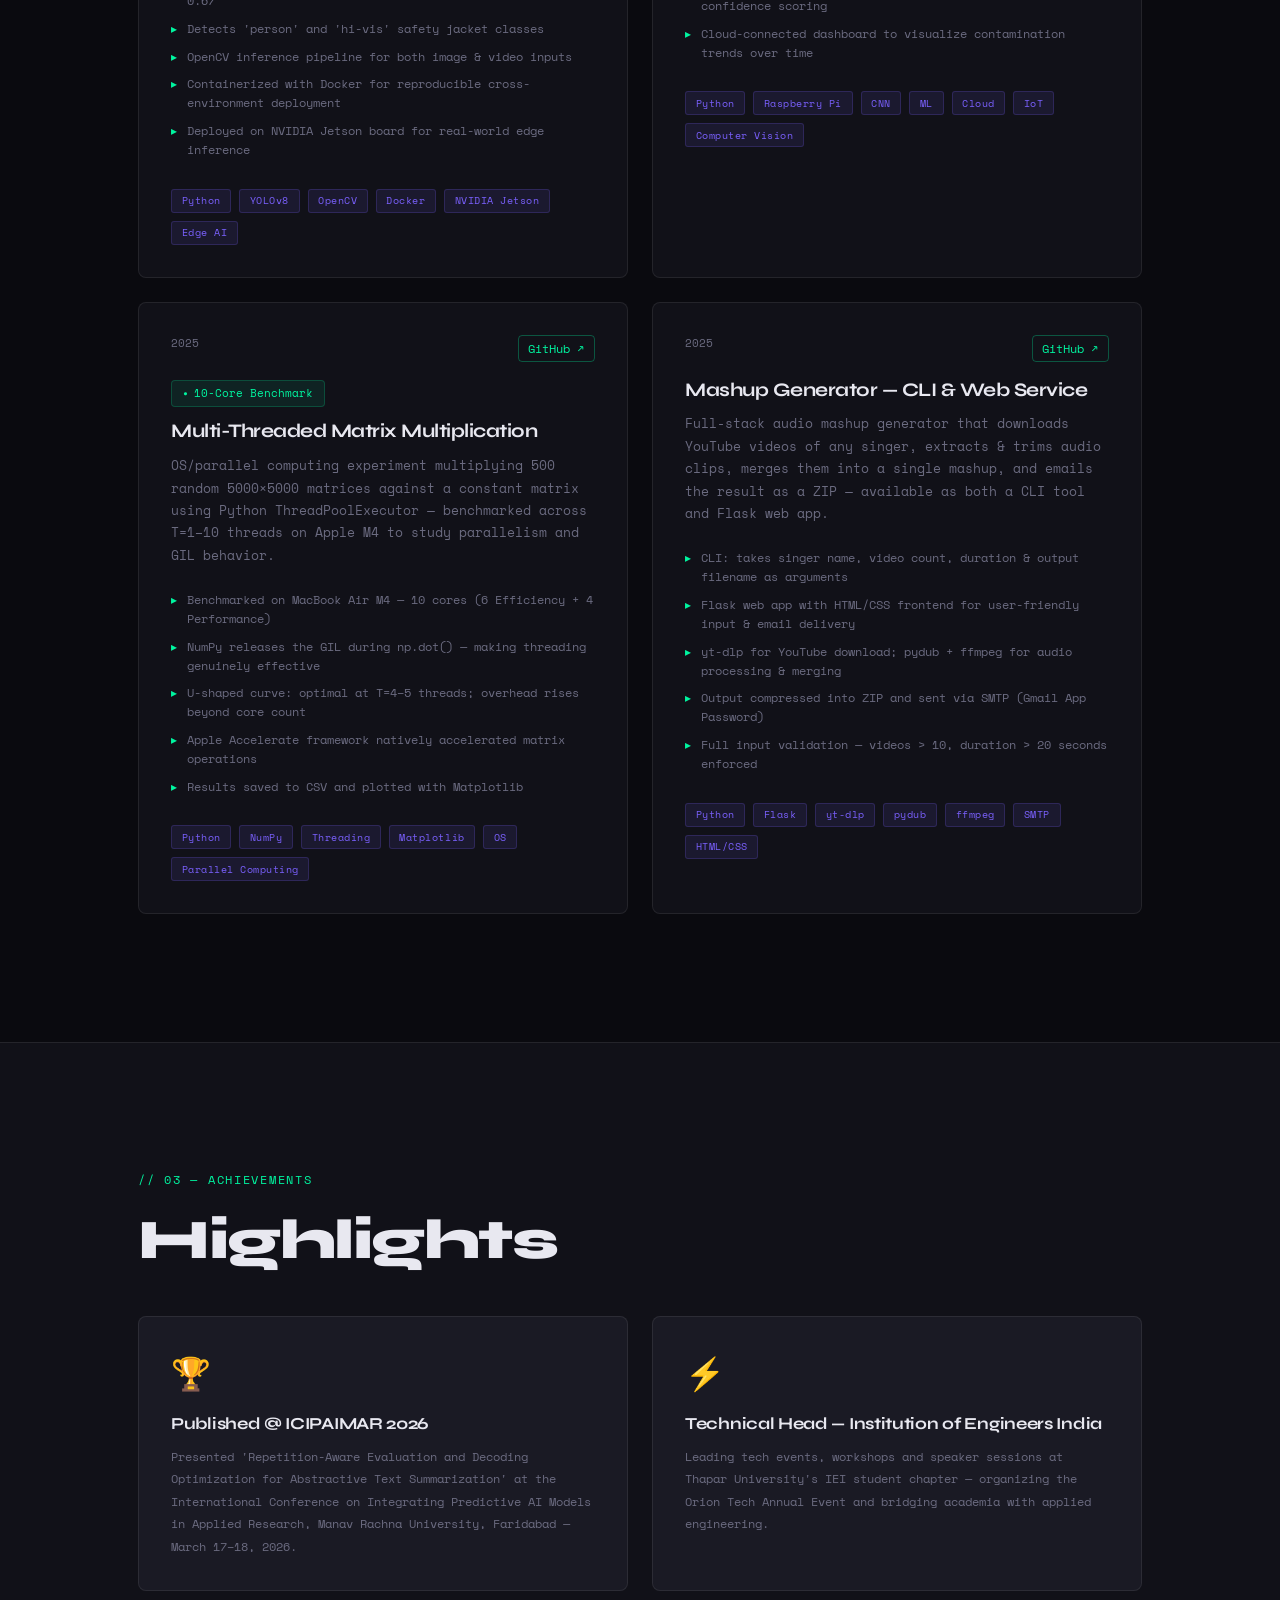
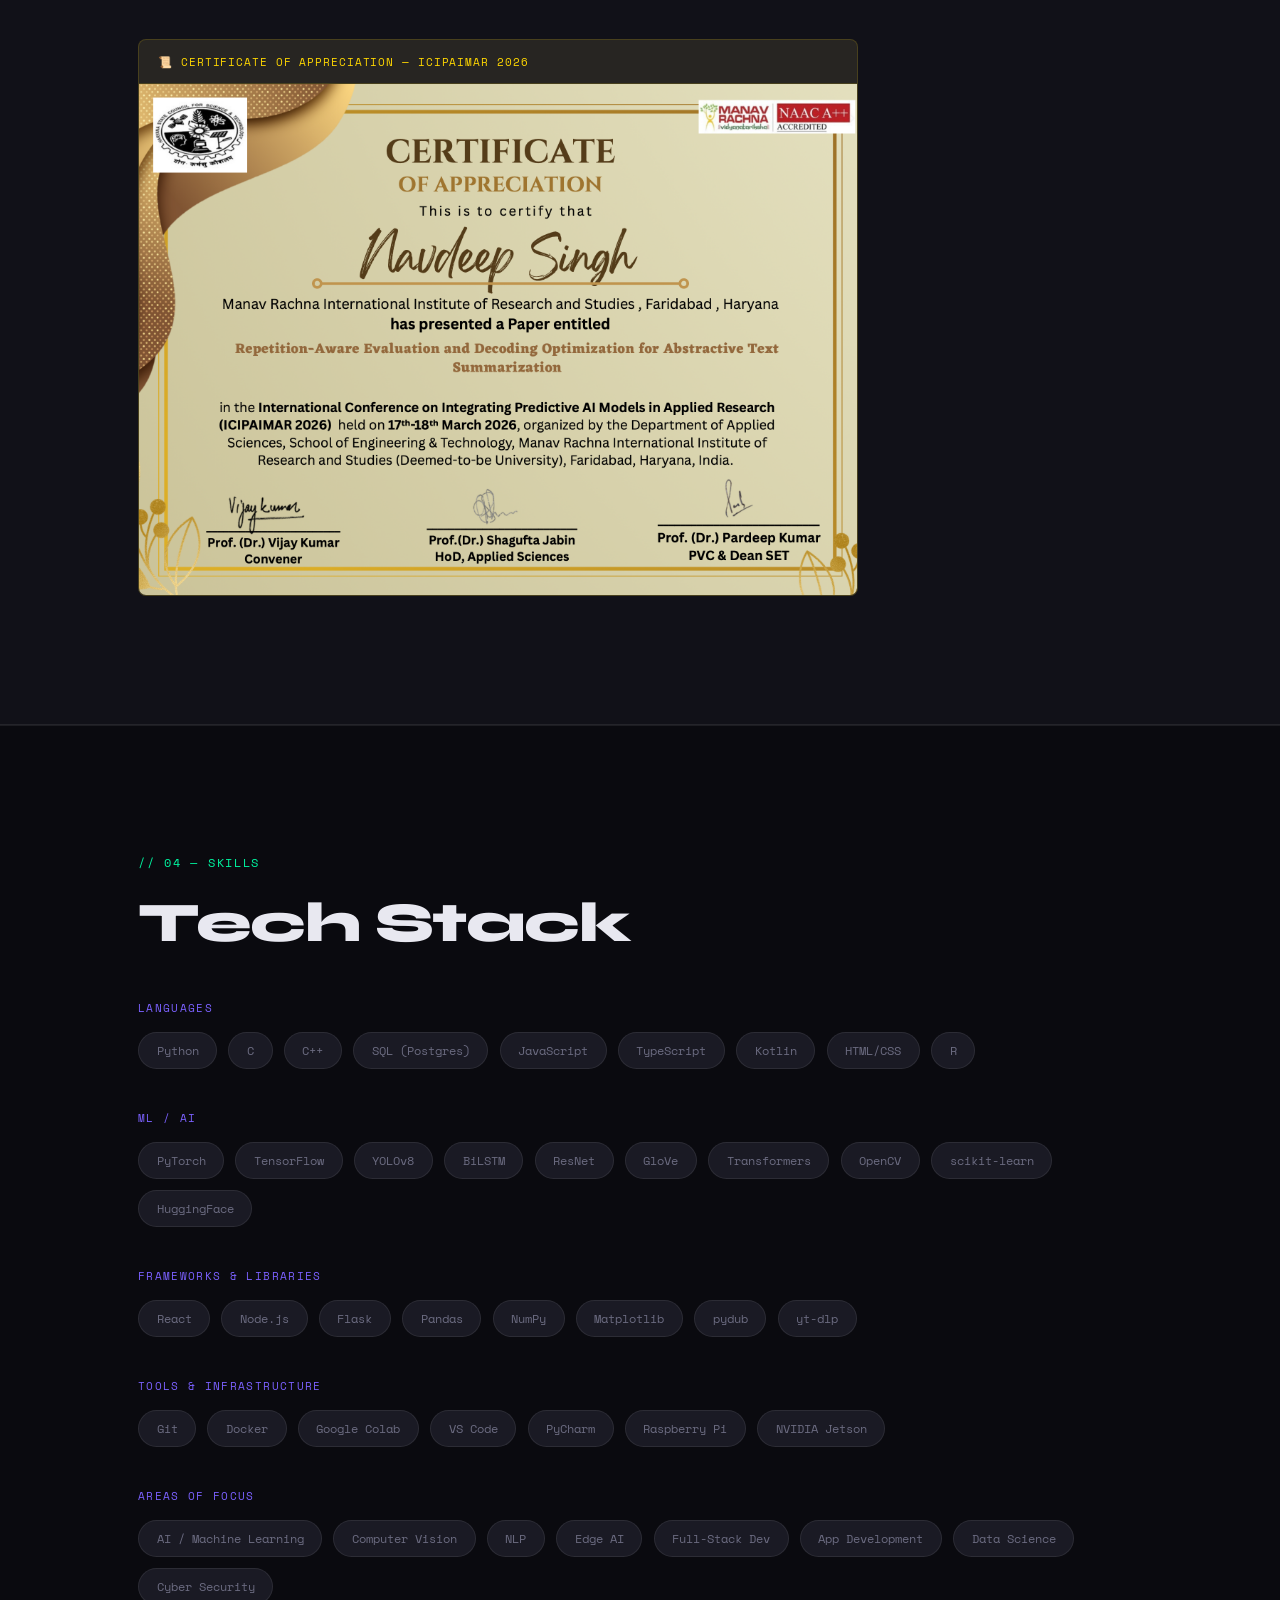
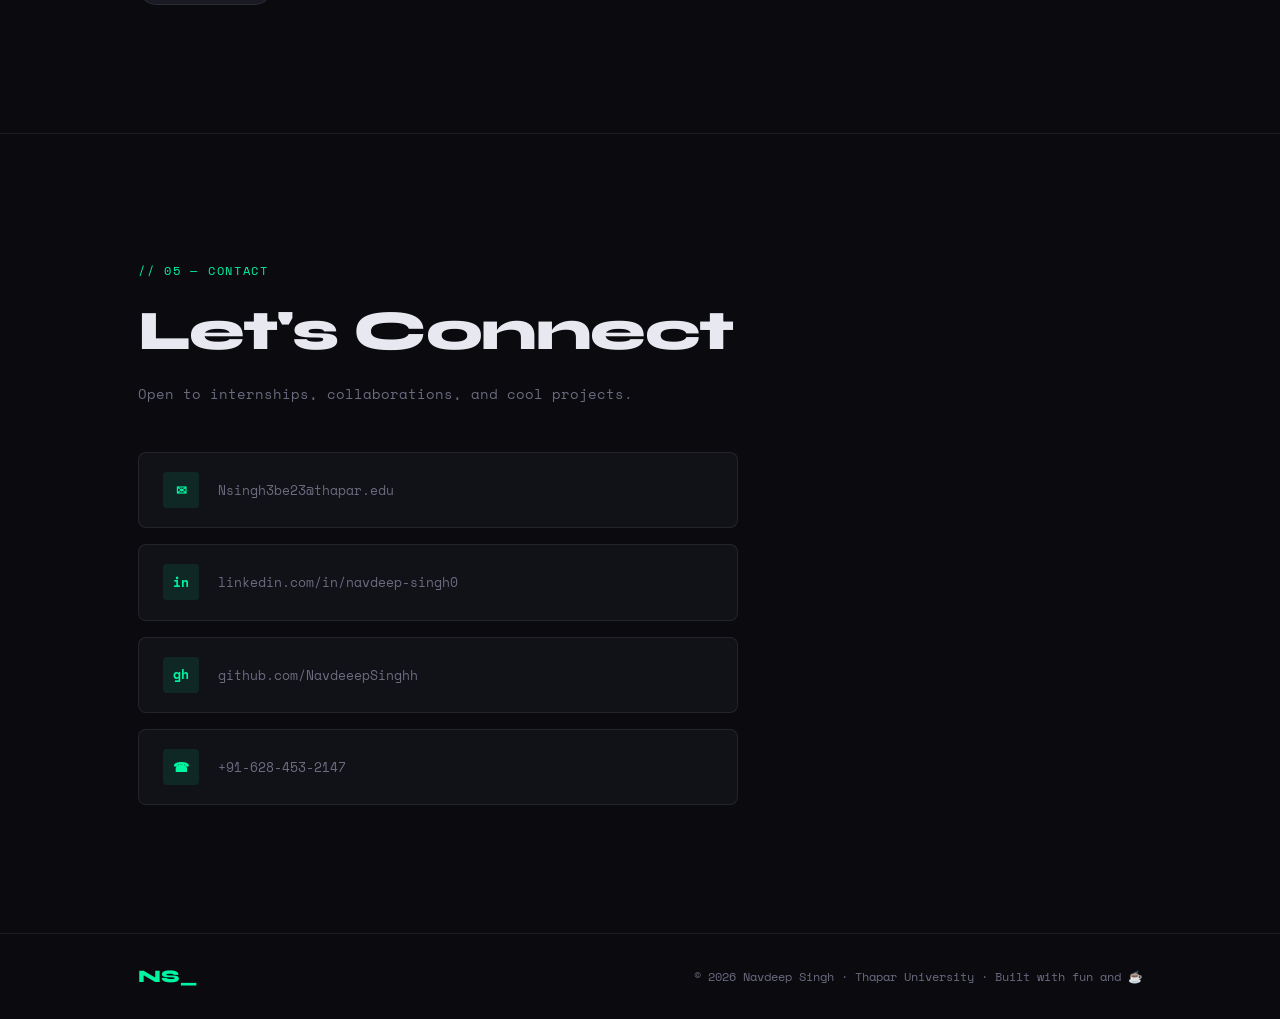
==== commit b93315de: "Update index.html" ====
--- a/index.html
+++ b/index.html
@@ -149,7 +149,7 @@
 
           <!-- Team photo -->
           <div class="team-photo-wrap reveal">
-            <img src="images/team.jpg" alt="Navdeep Singh with project team at Thapar University" class="team-photo" />
+            <img src="PROject_image.png.jpeg" alt="Navdeep Singh with project team at Thapar University" class="team-photo" />
             <div class="photo-caption">// Neerakshak project demo — Thapar University</div>
           </div>
         </div>
@@ -180,7 +180,7 @@
       <!-- Certificate -->
       <div class="cert-wrap reveal">
         <div class="cert-label">📜 Certificate of Appreciation — ICIPAIMAR 2026</div>
-        <img src="images/certificate.png" alt="Certificate of Appreciation - ICIPAIMAR 2026 - Navdeep Singh" class="cert-img" />
+        <img src="Project.png" alt="Certificate of Appreciation - ICIPAIMAR 2026 - Navdeep Singh" class="cert-img" />
       </div>
     </div>
   </section>
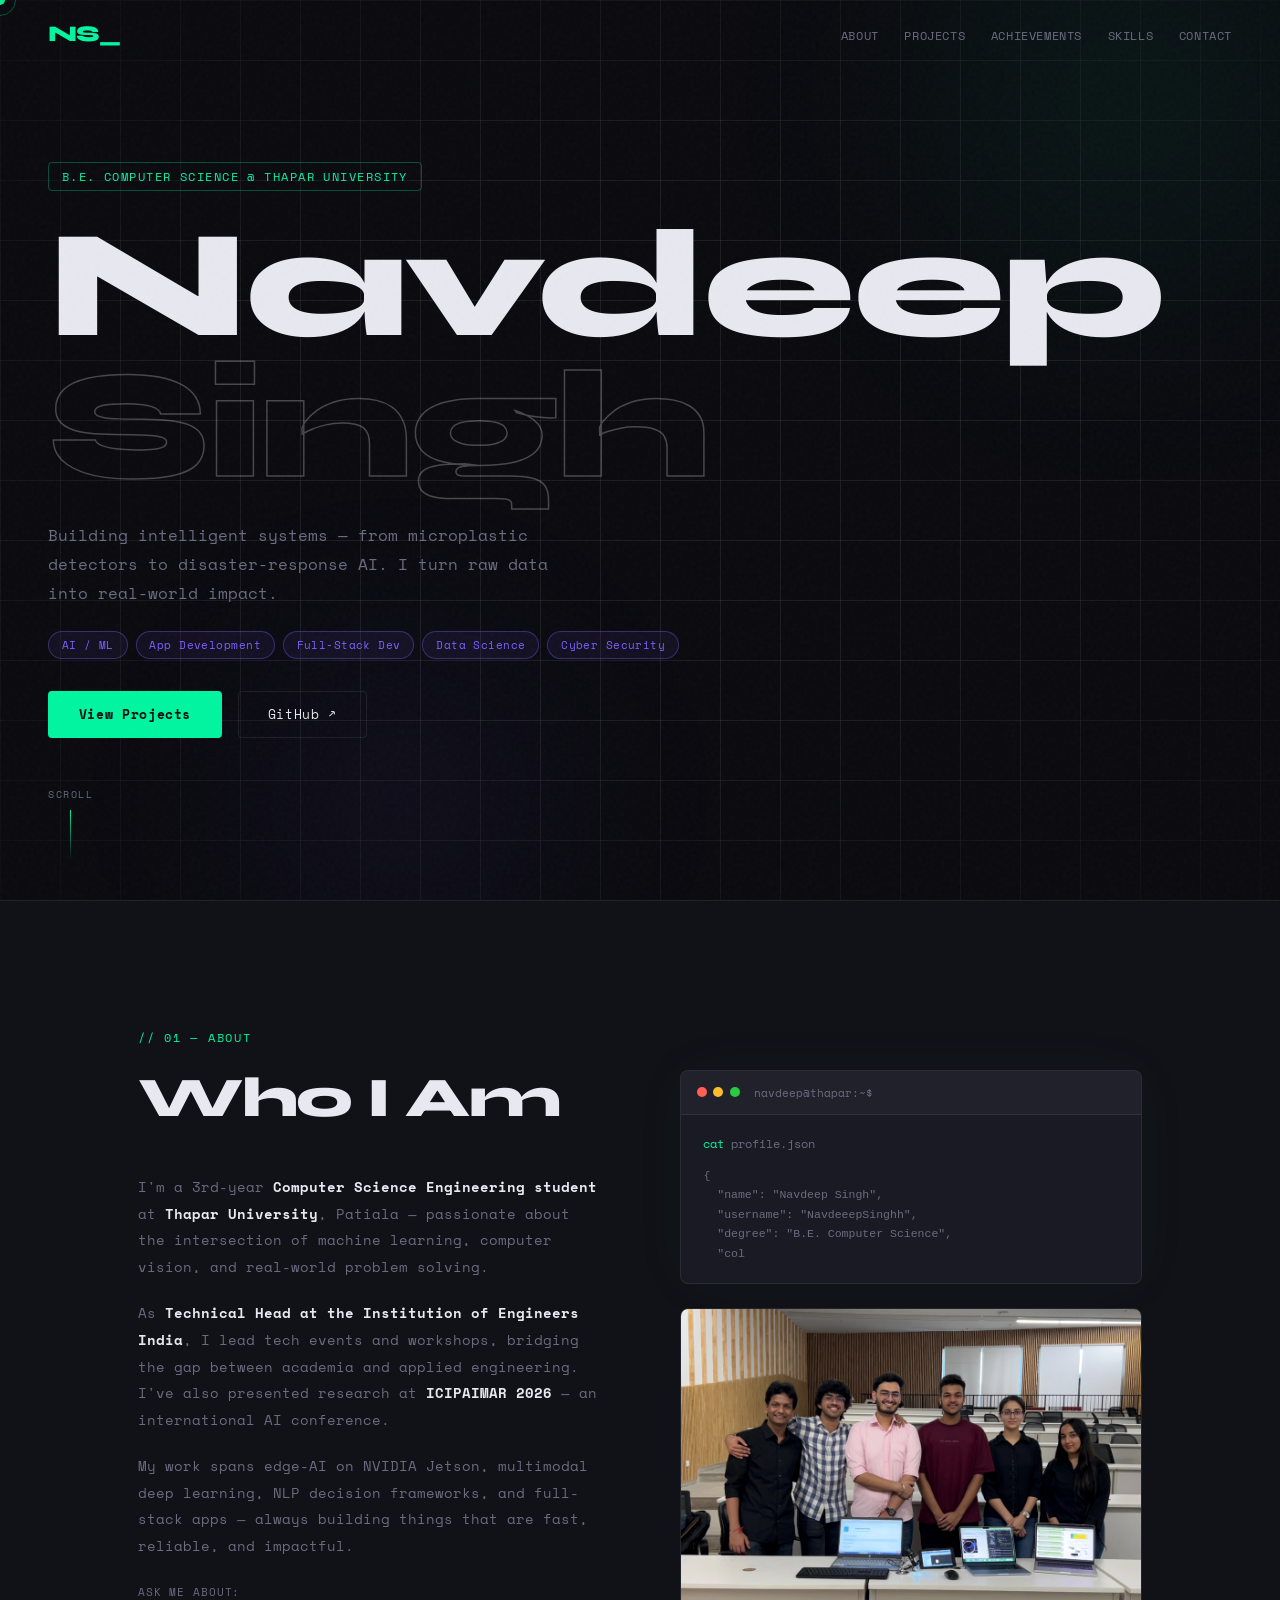
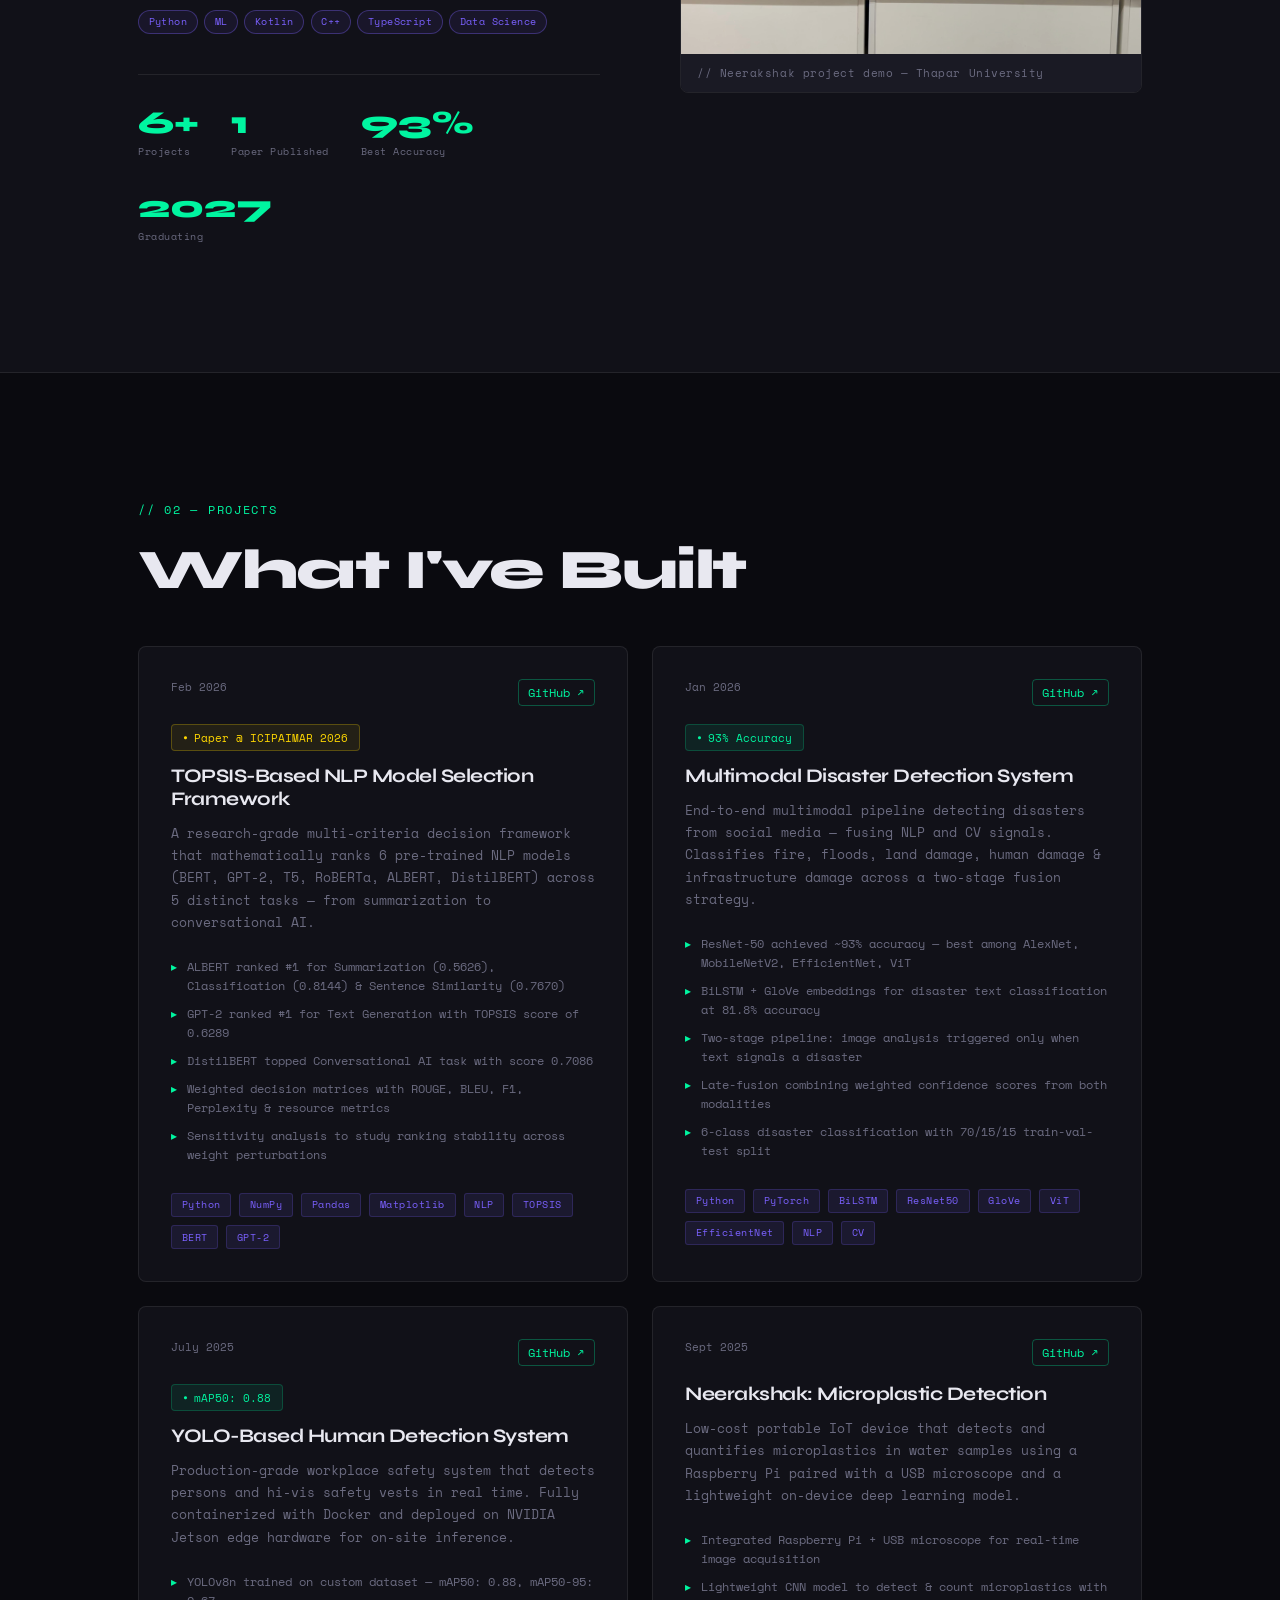
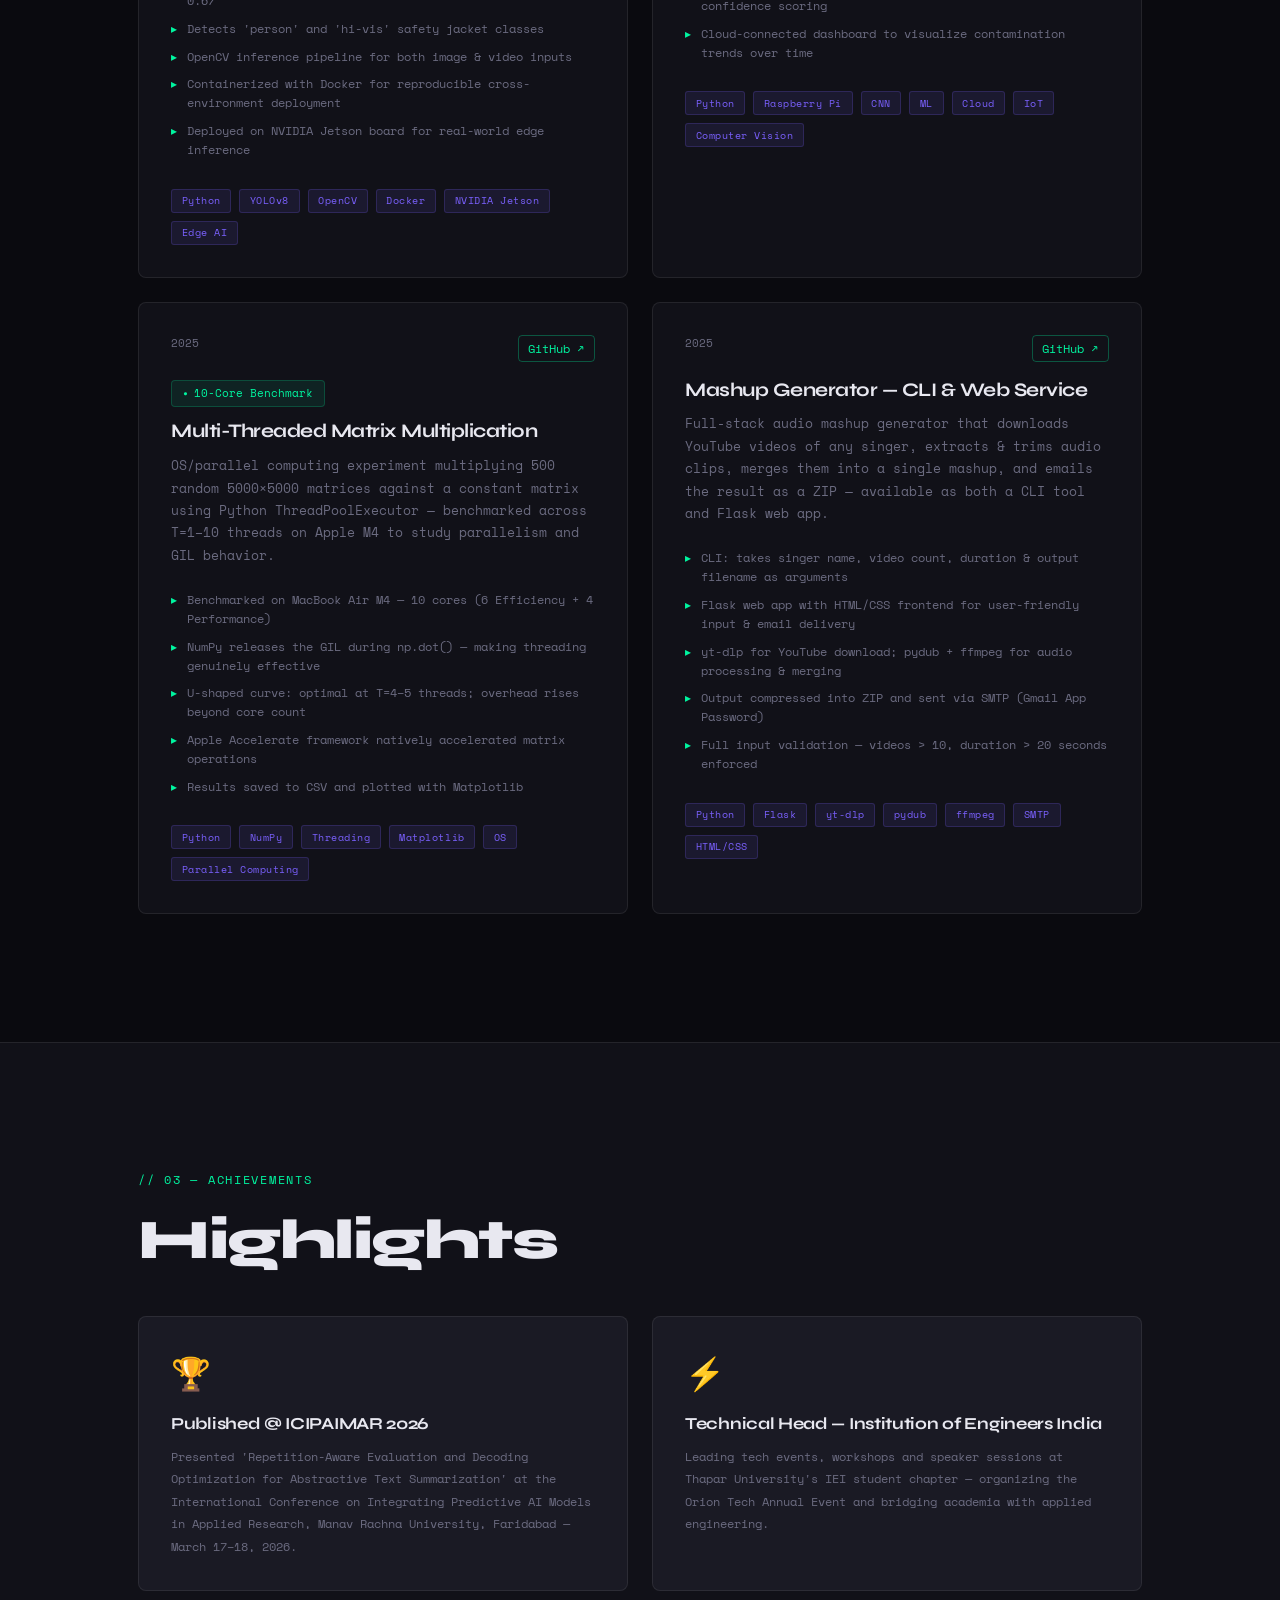
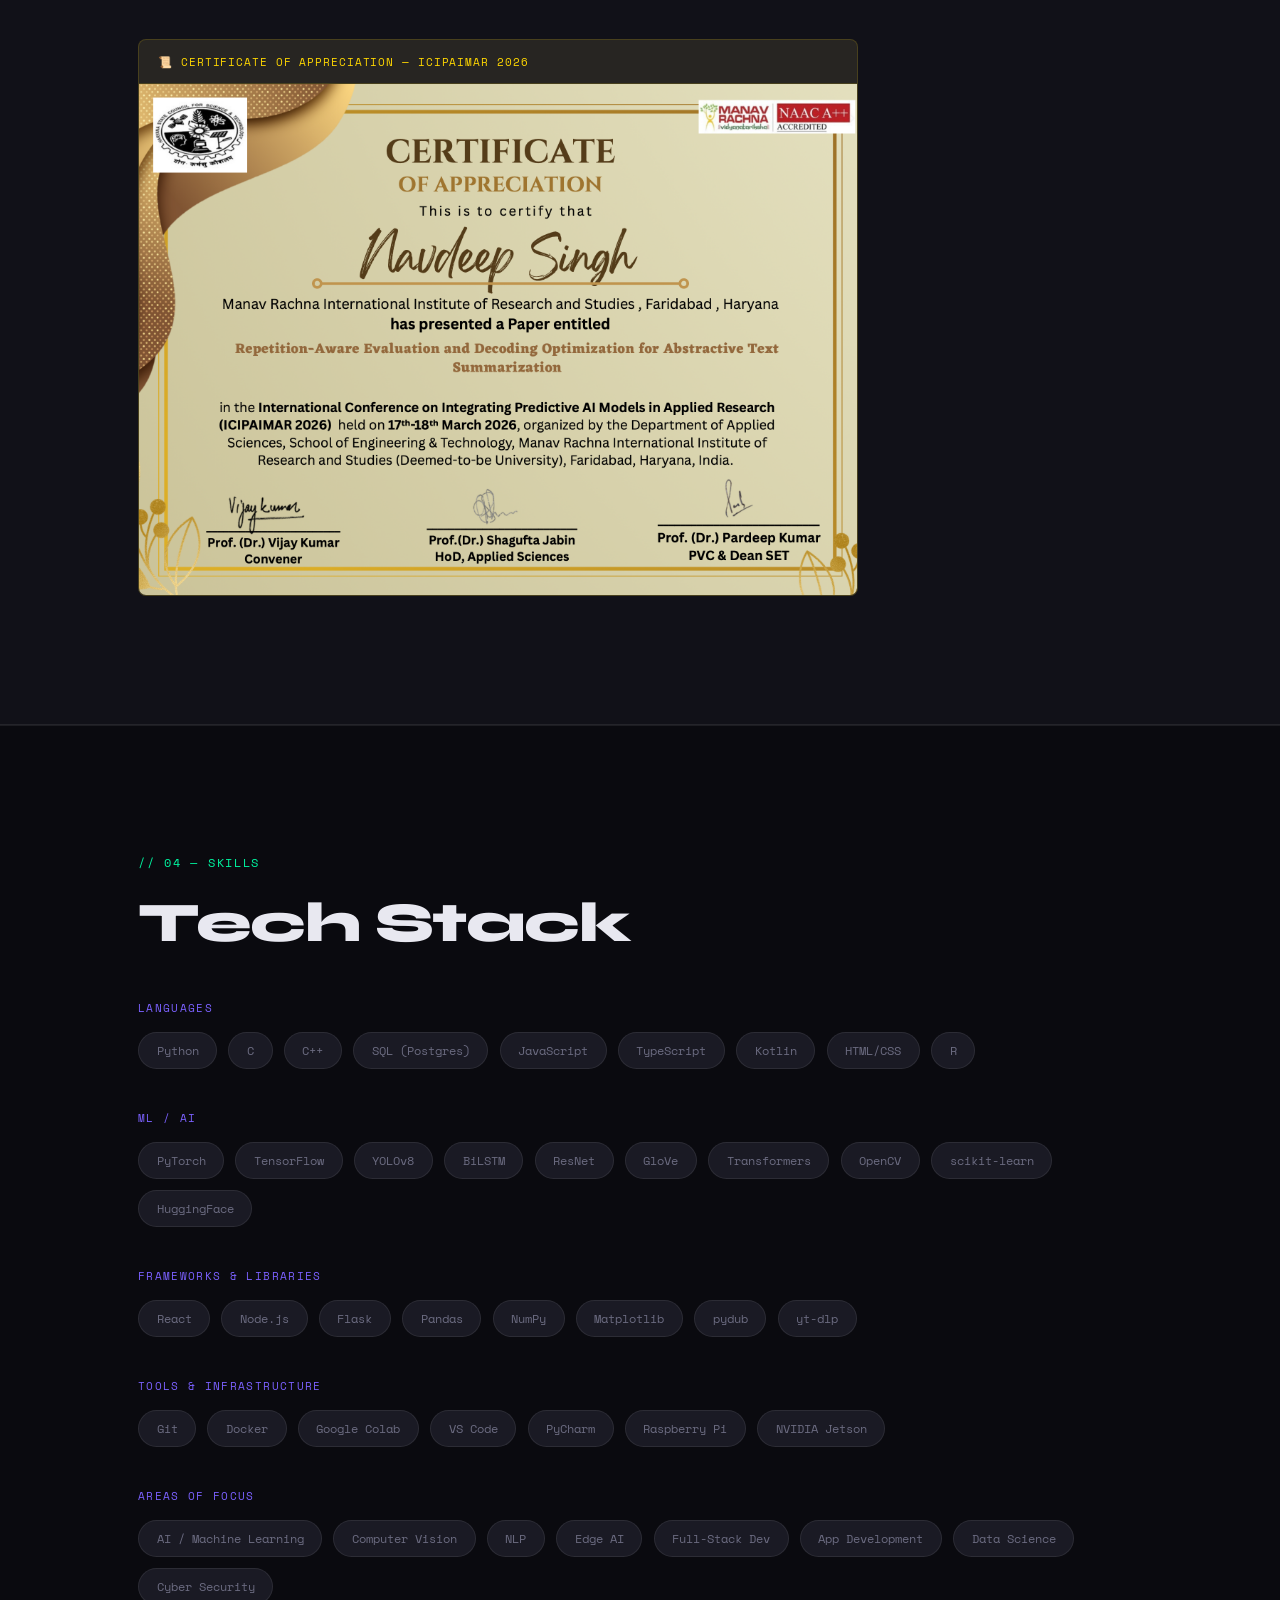
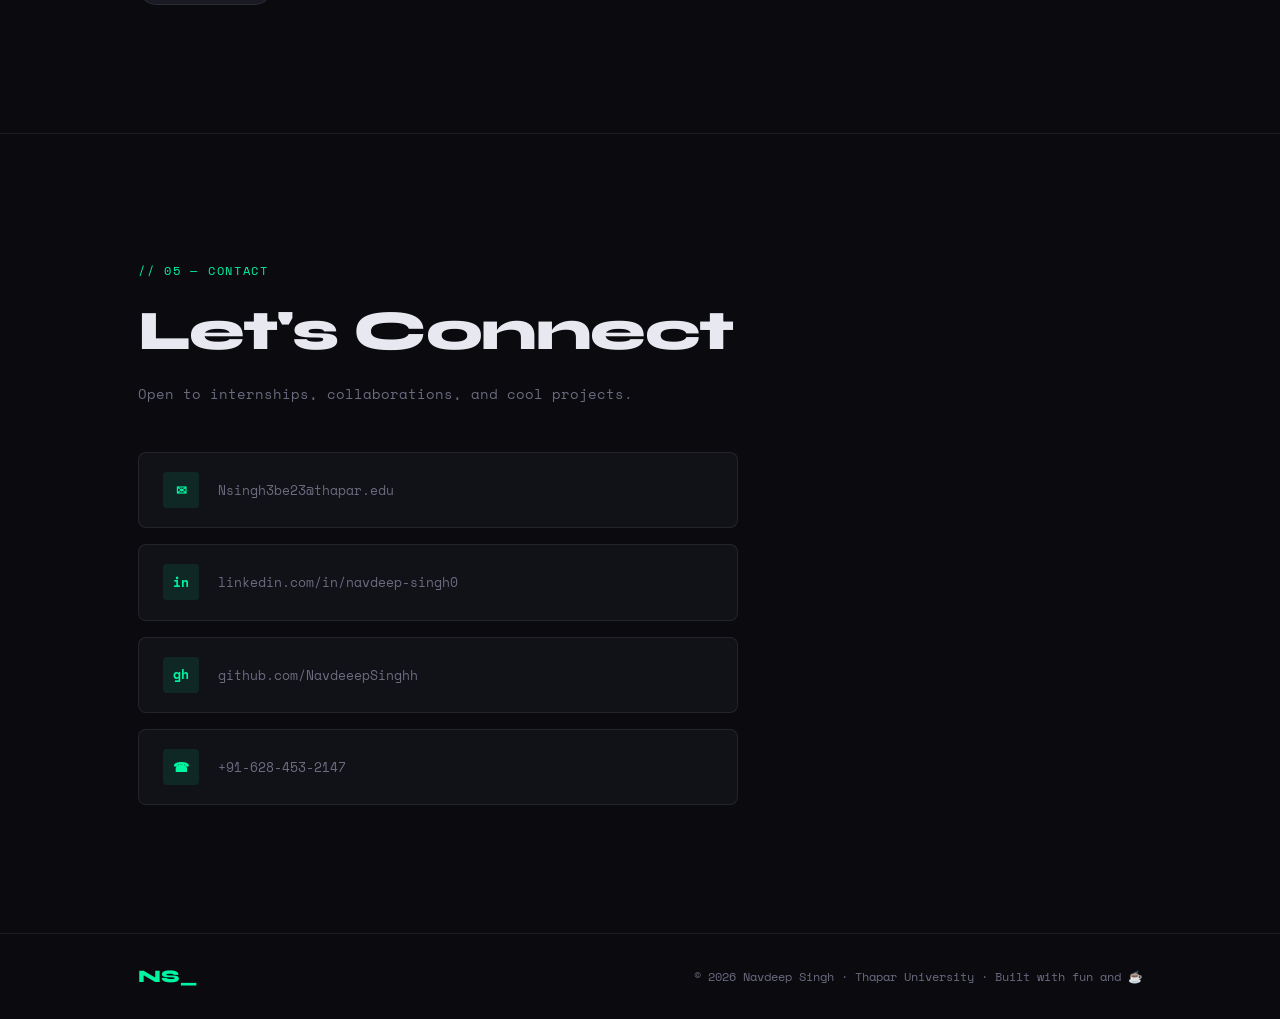
==== commit 05a5ceff: "Update index.html" ====
--- a/index.html
+++ b/index.html
@@ -149,7 +149,7 @@
 
           <!-- Team photo -->
           <div class="team-photo-wrap reveal">
-            <img src="PROject_image.png.jpeg" alt="Navdeep Singh with project team at Thapar University" class="team-photo" />
+            <img src="PRoject_image.png" alt="Navdeep Singh with project team at Thapar University" class="team-photo" />
             <div class="photo-caption">// Neerakshak project demo — Thapar University</div>
           </div>
         </div>
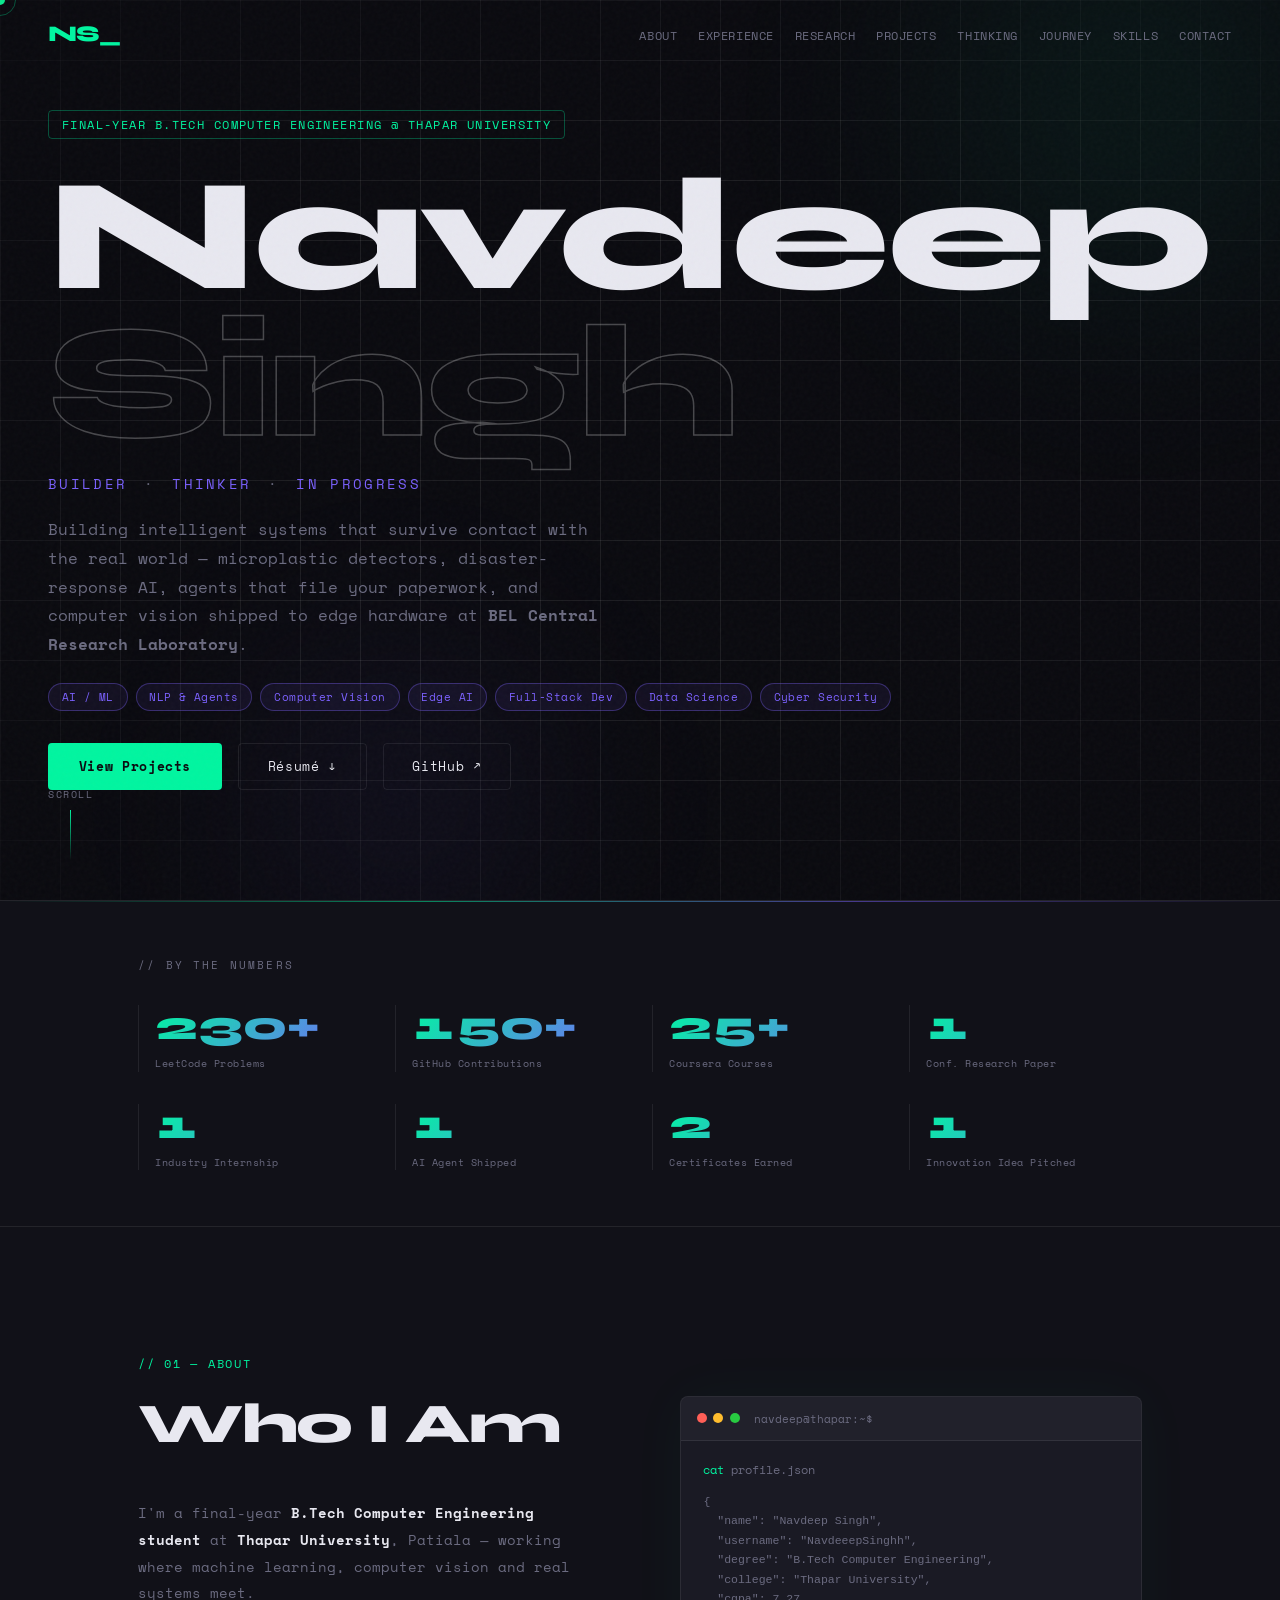
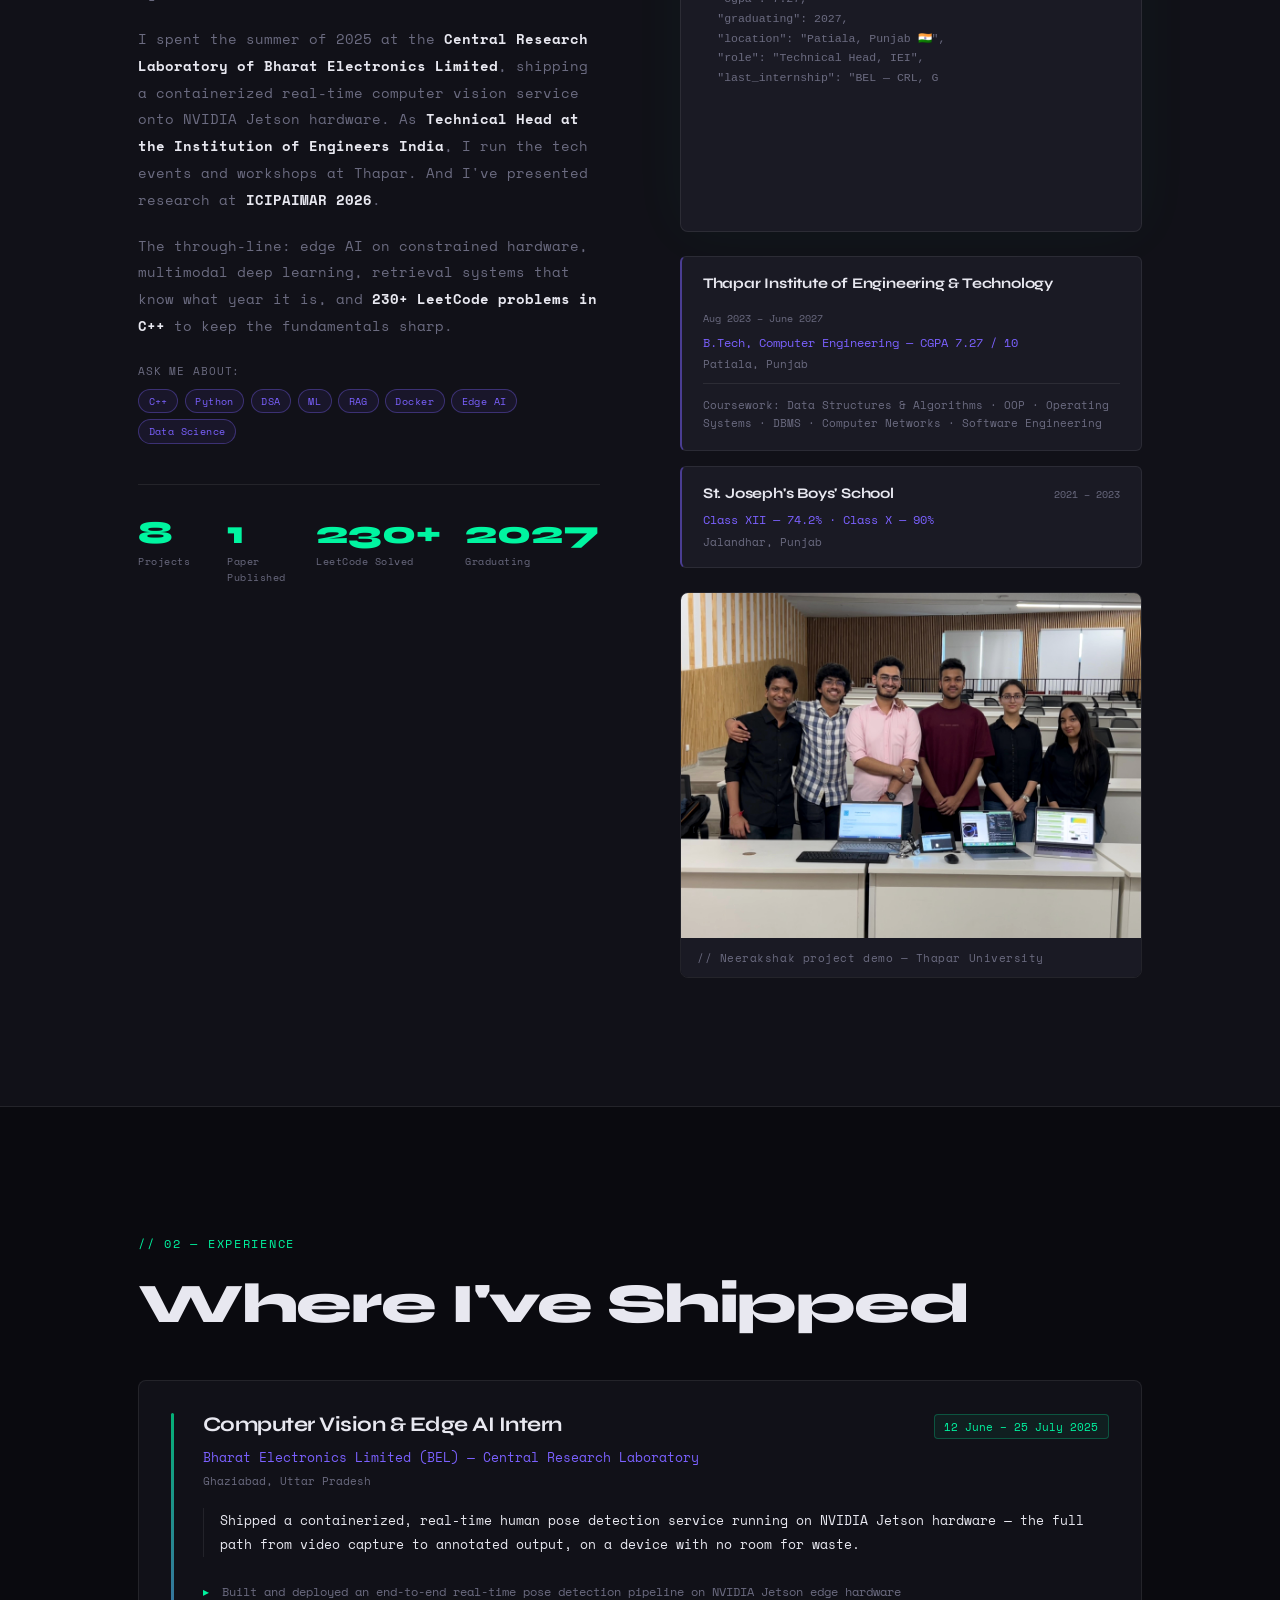
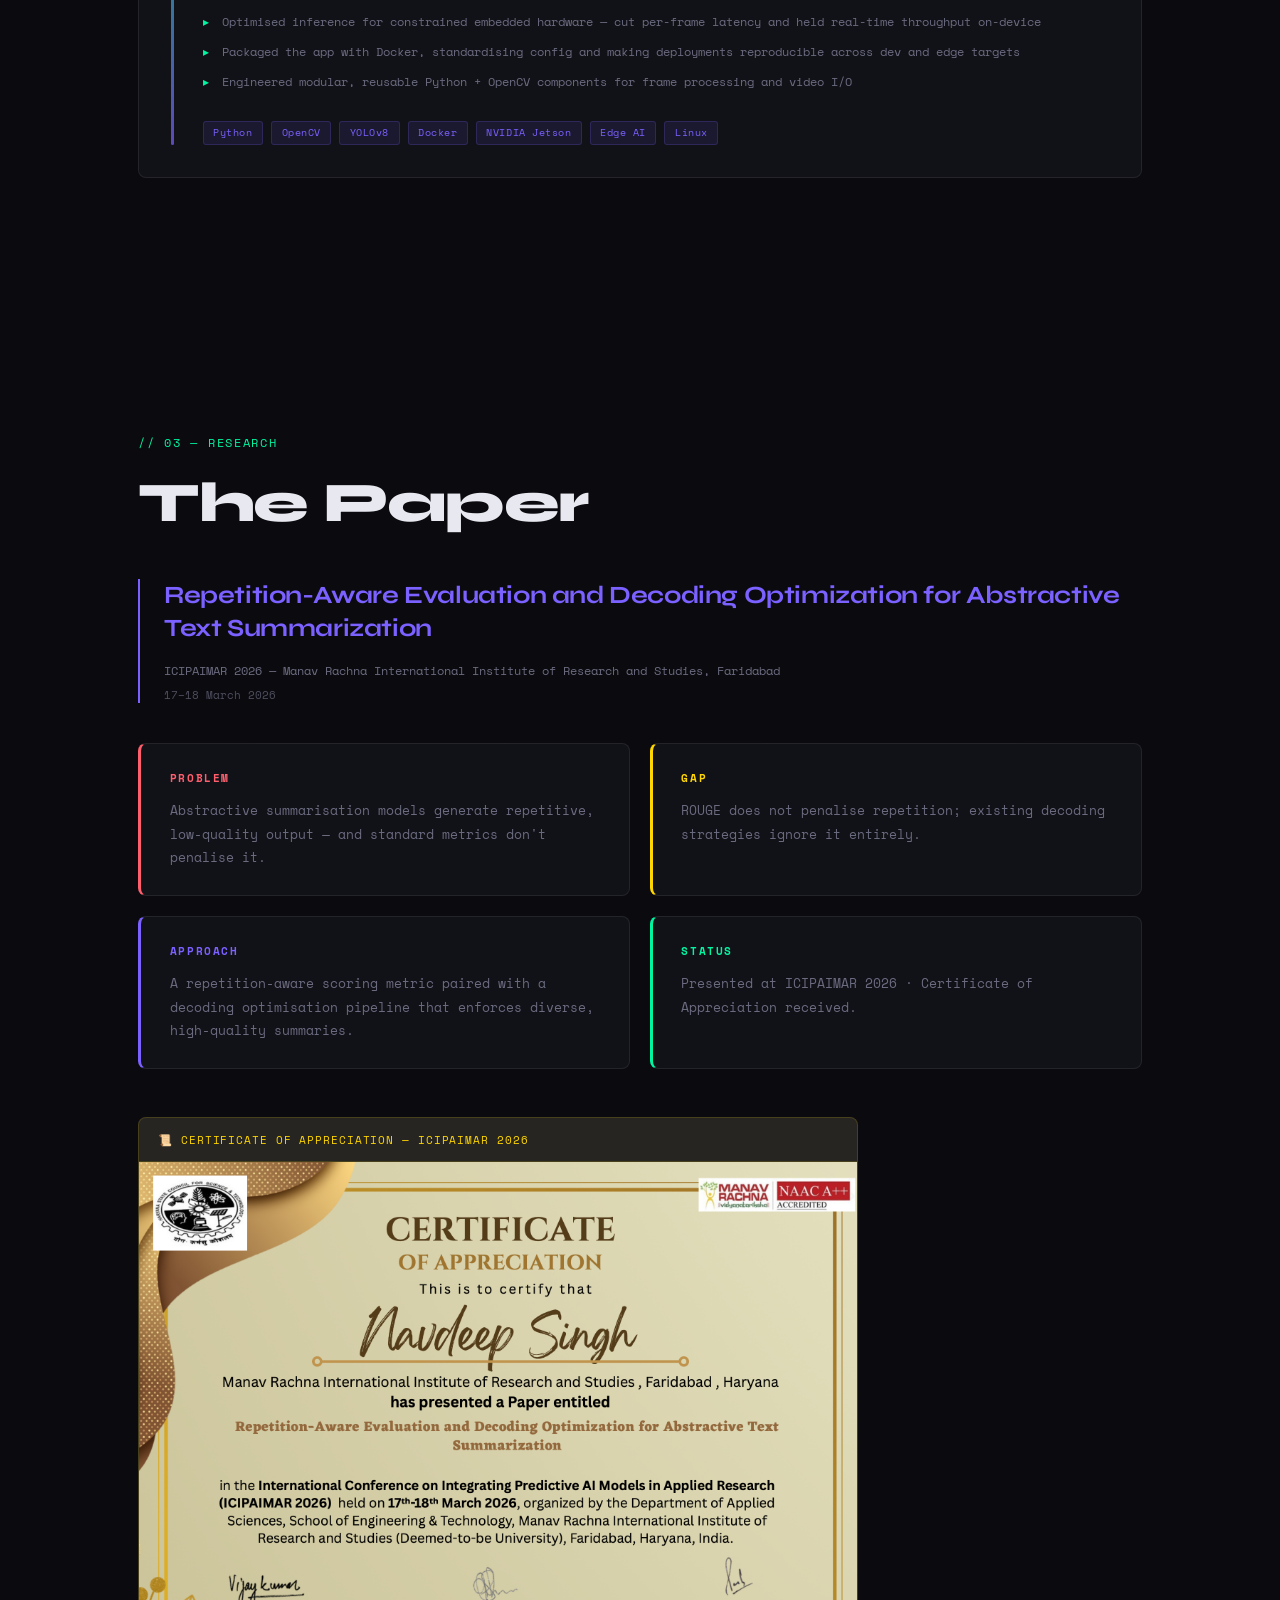
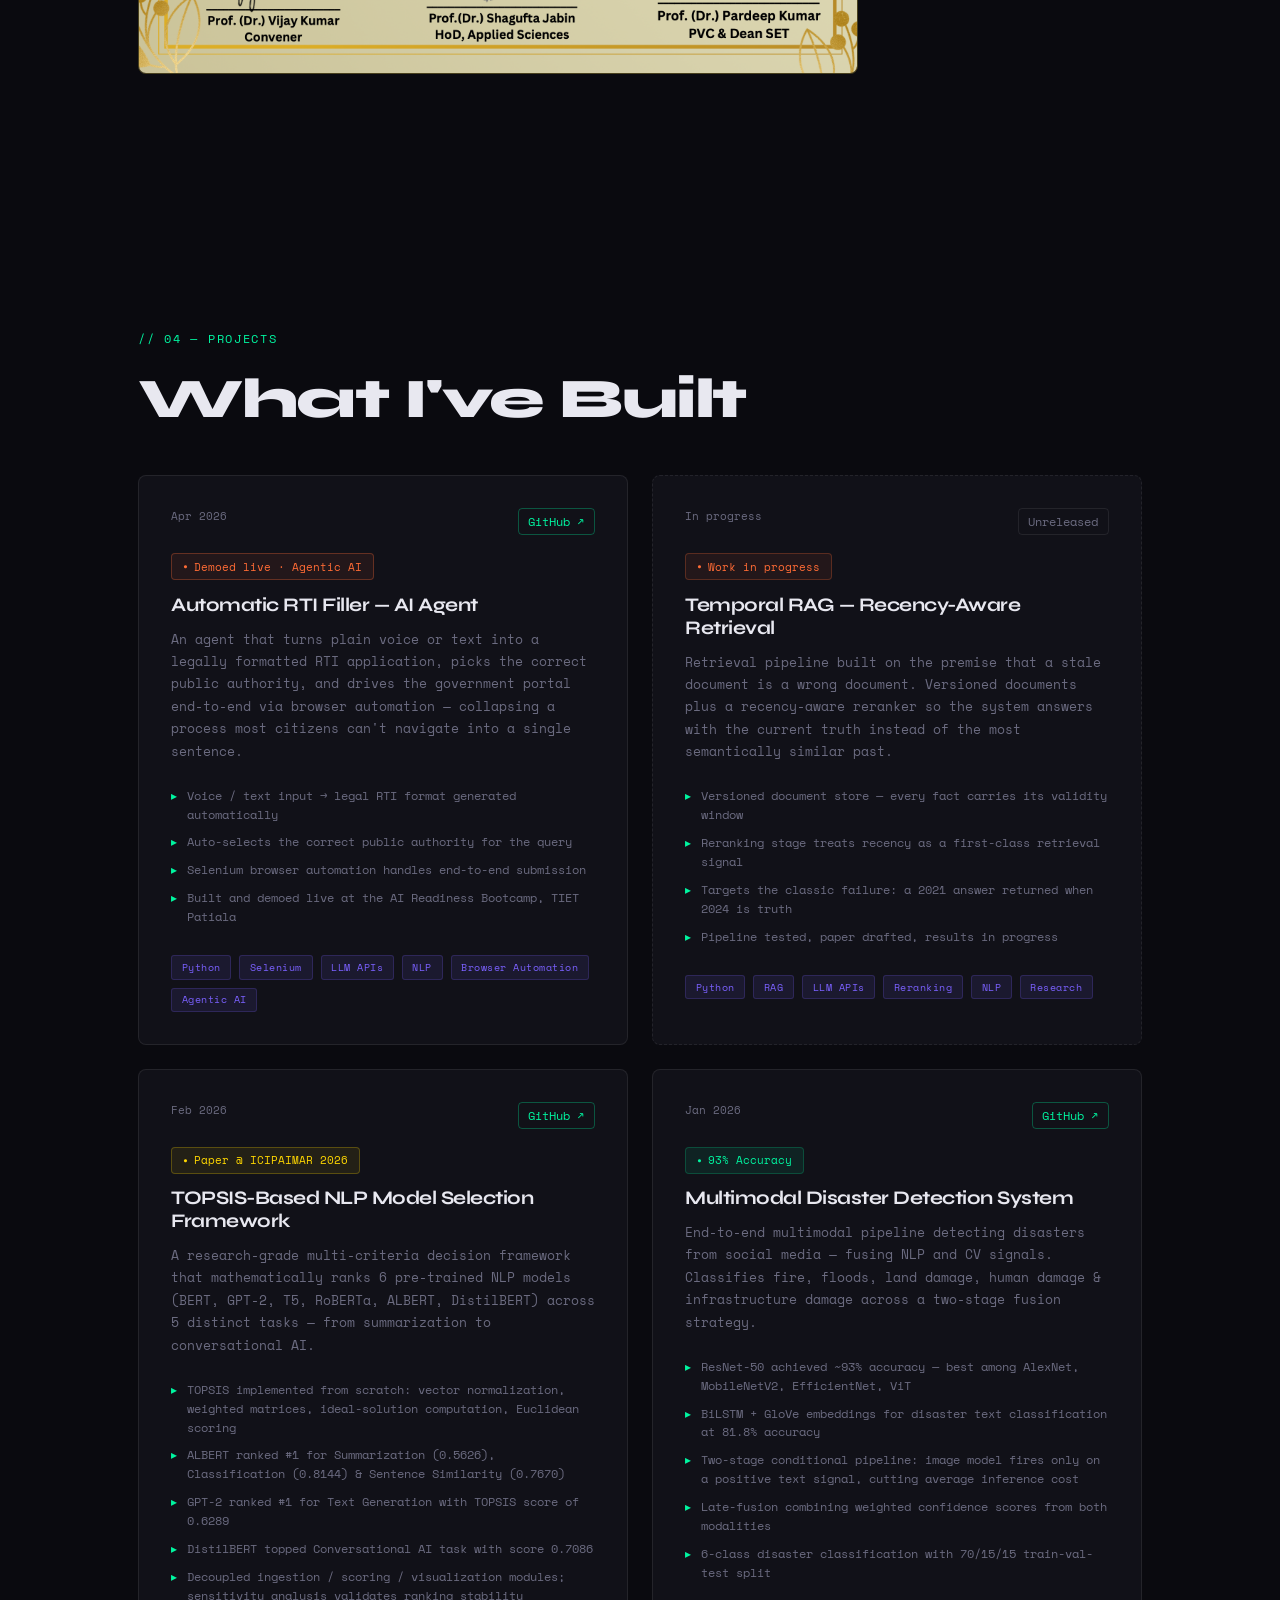
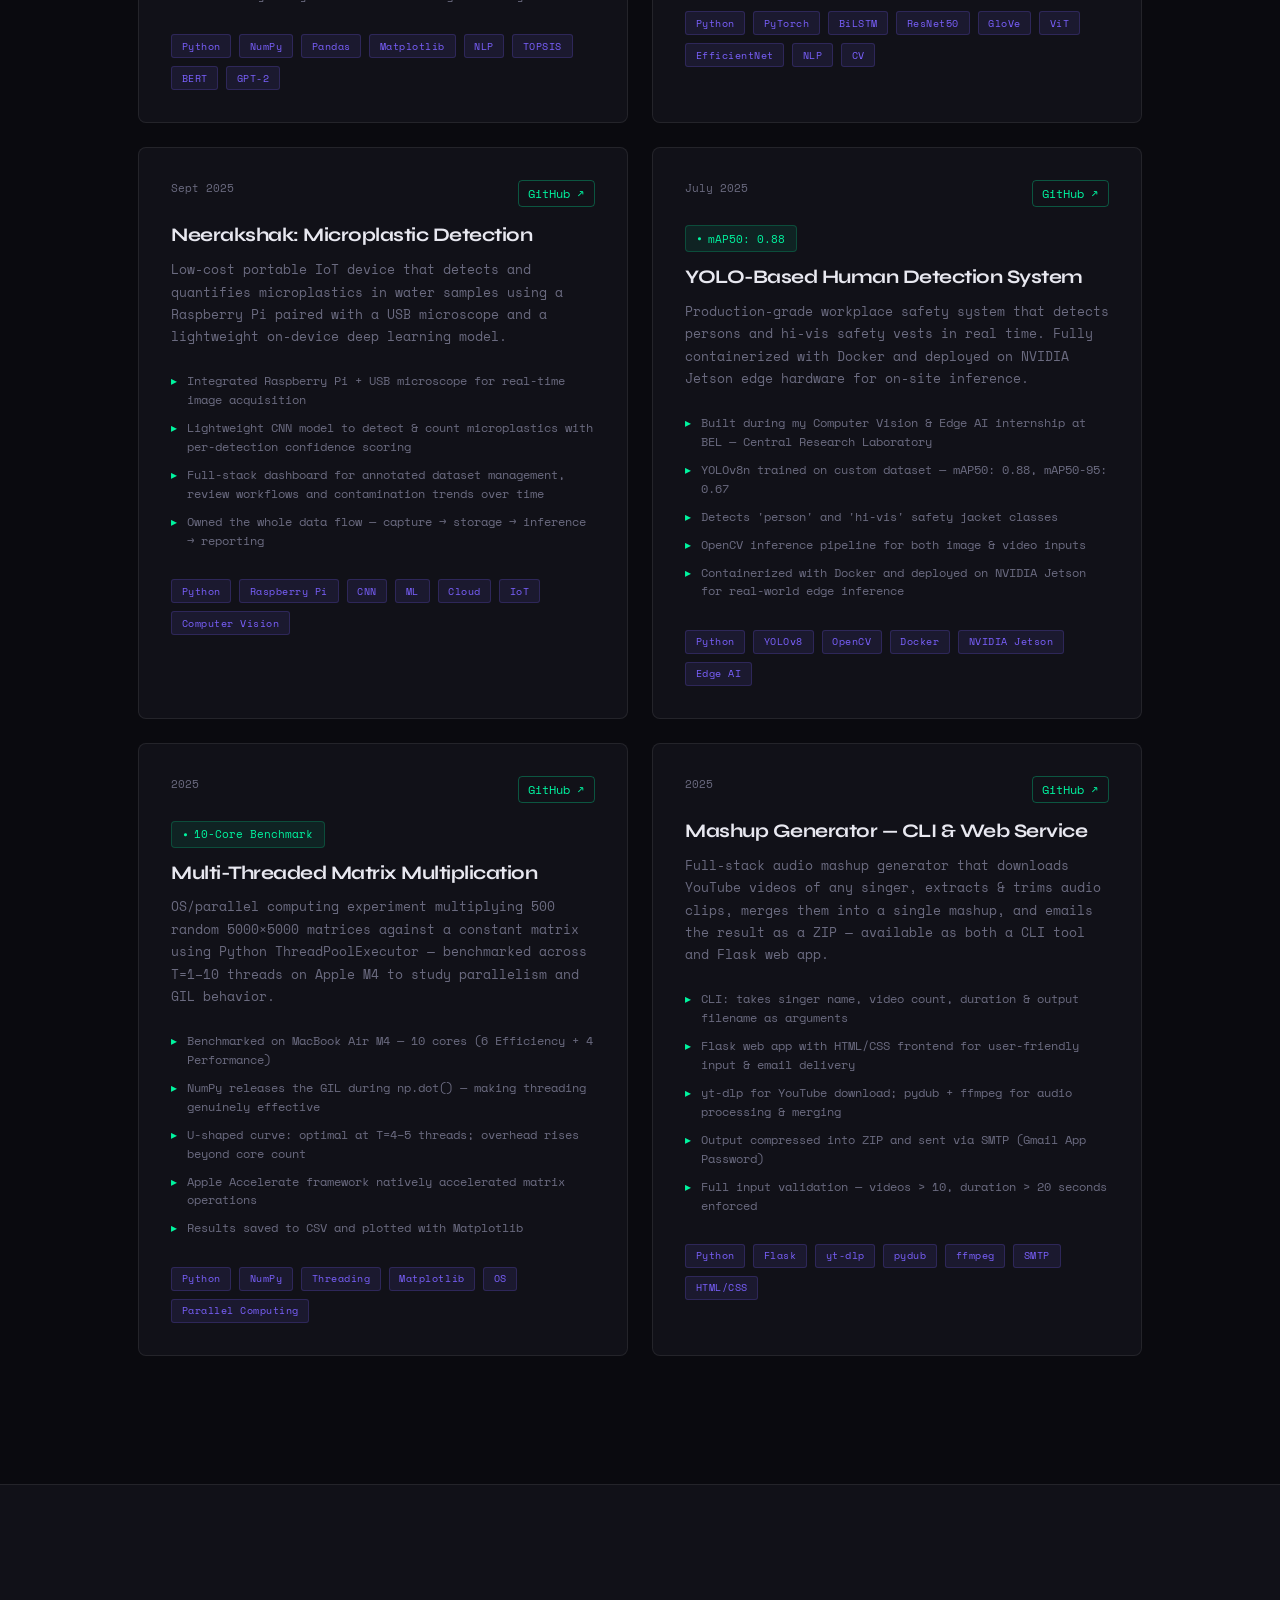
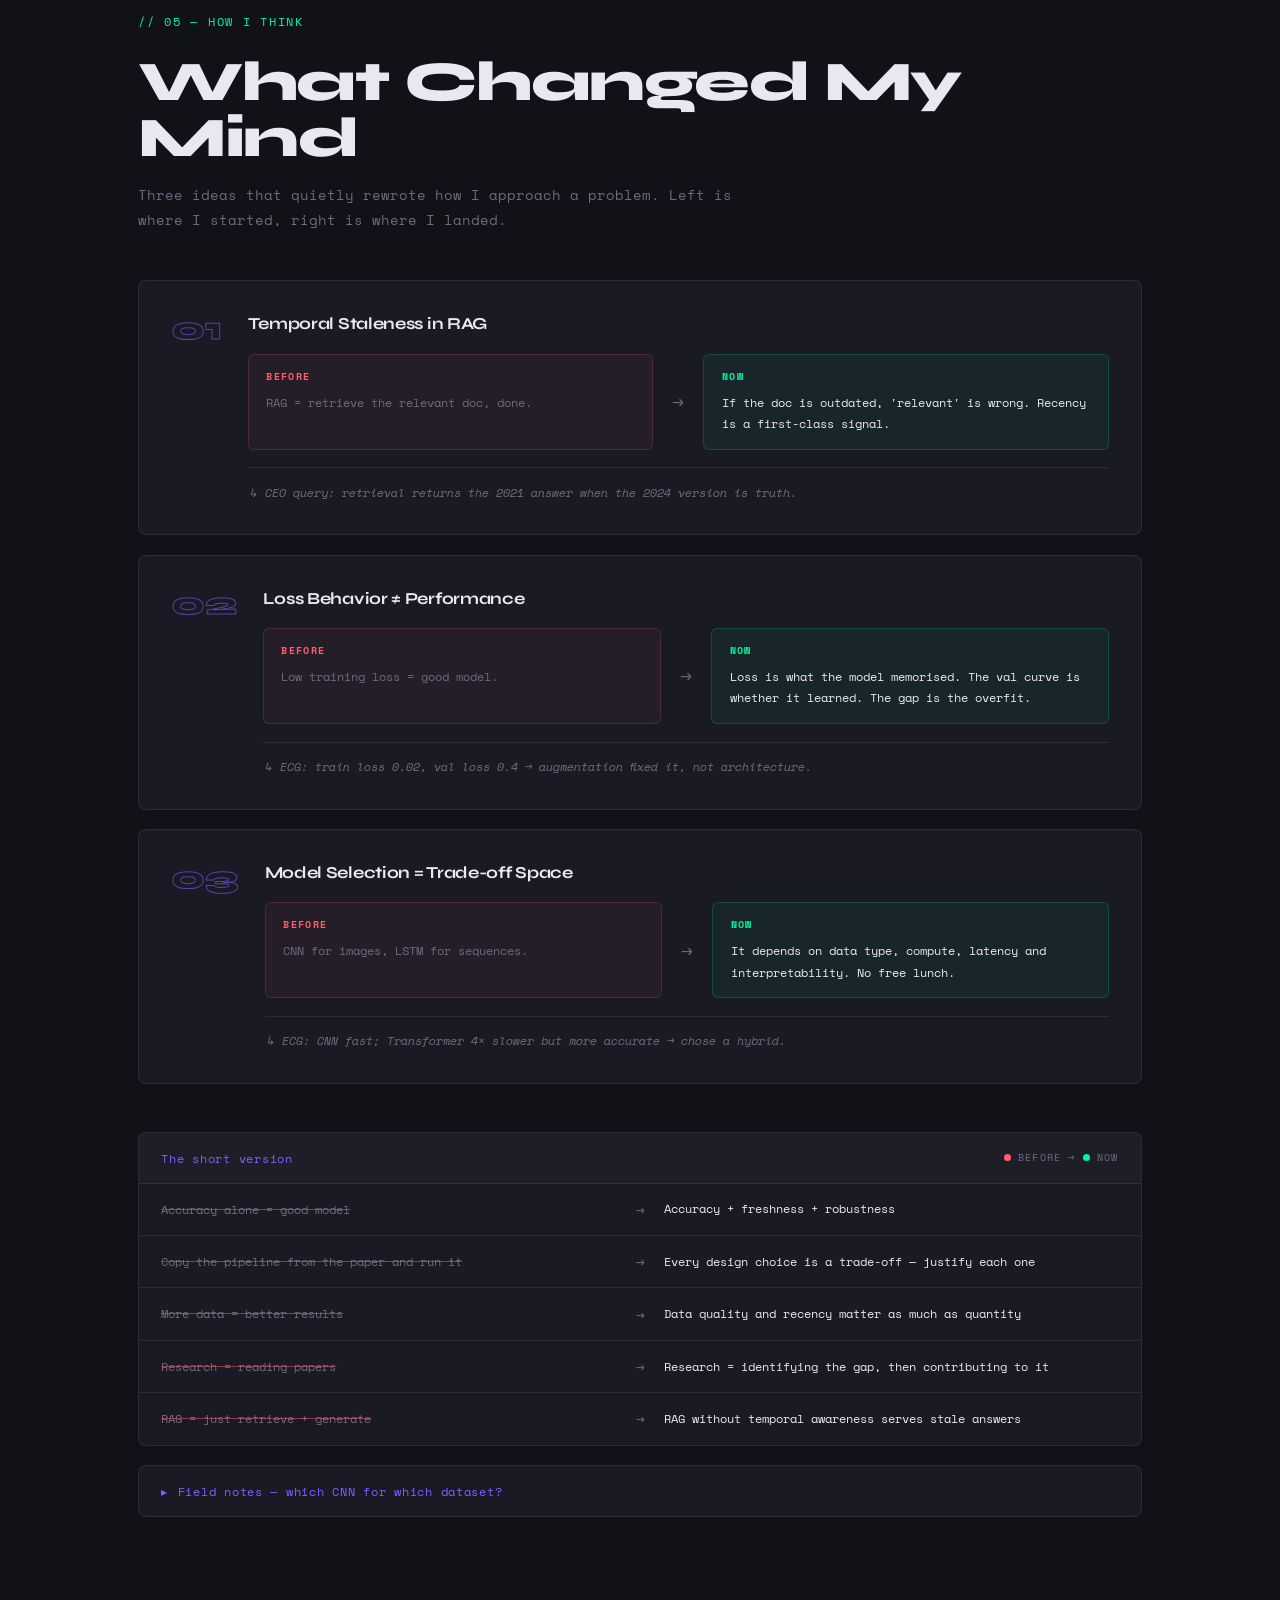
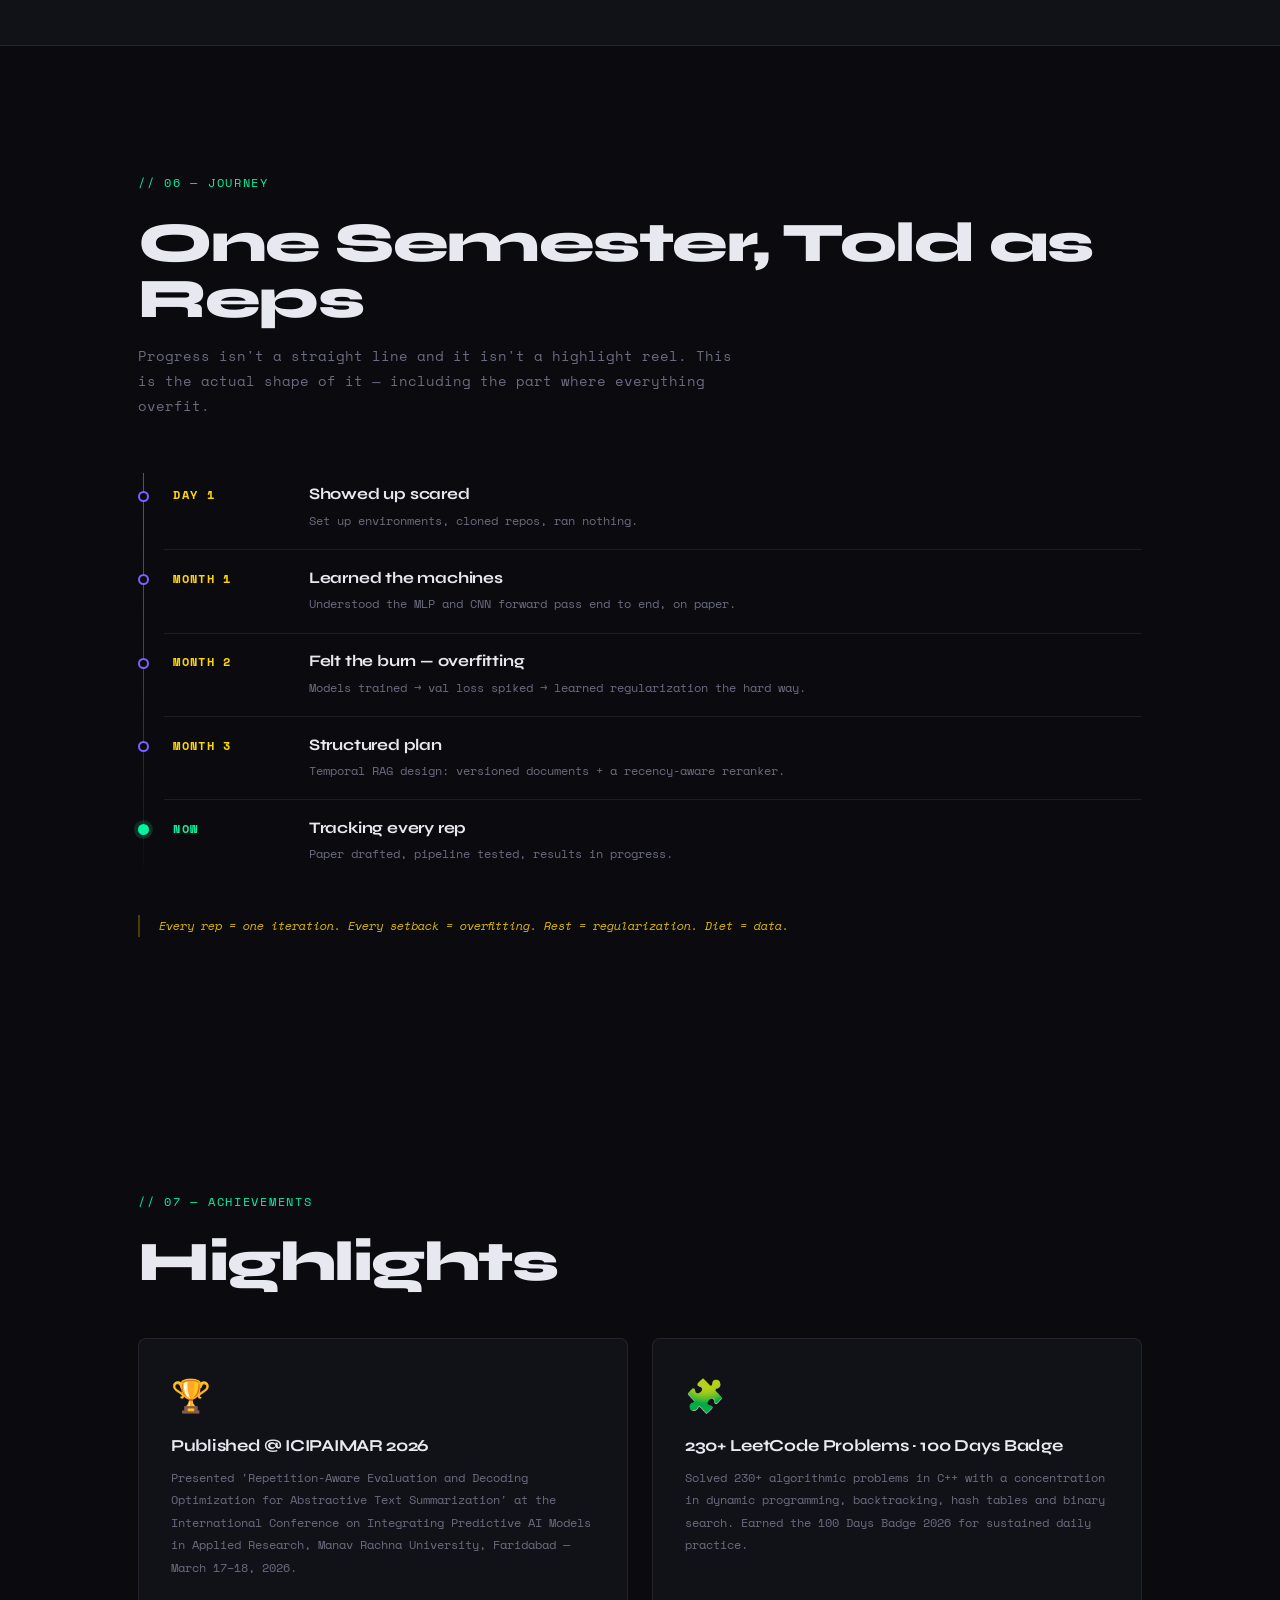
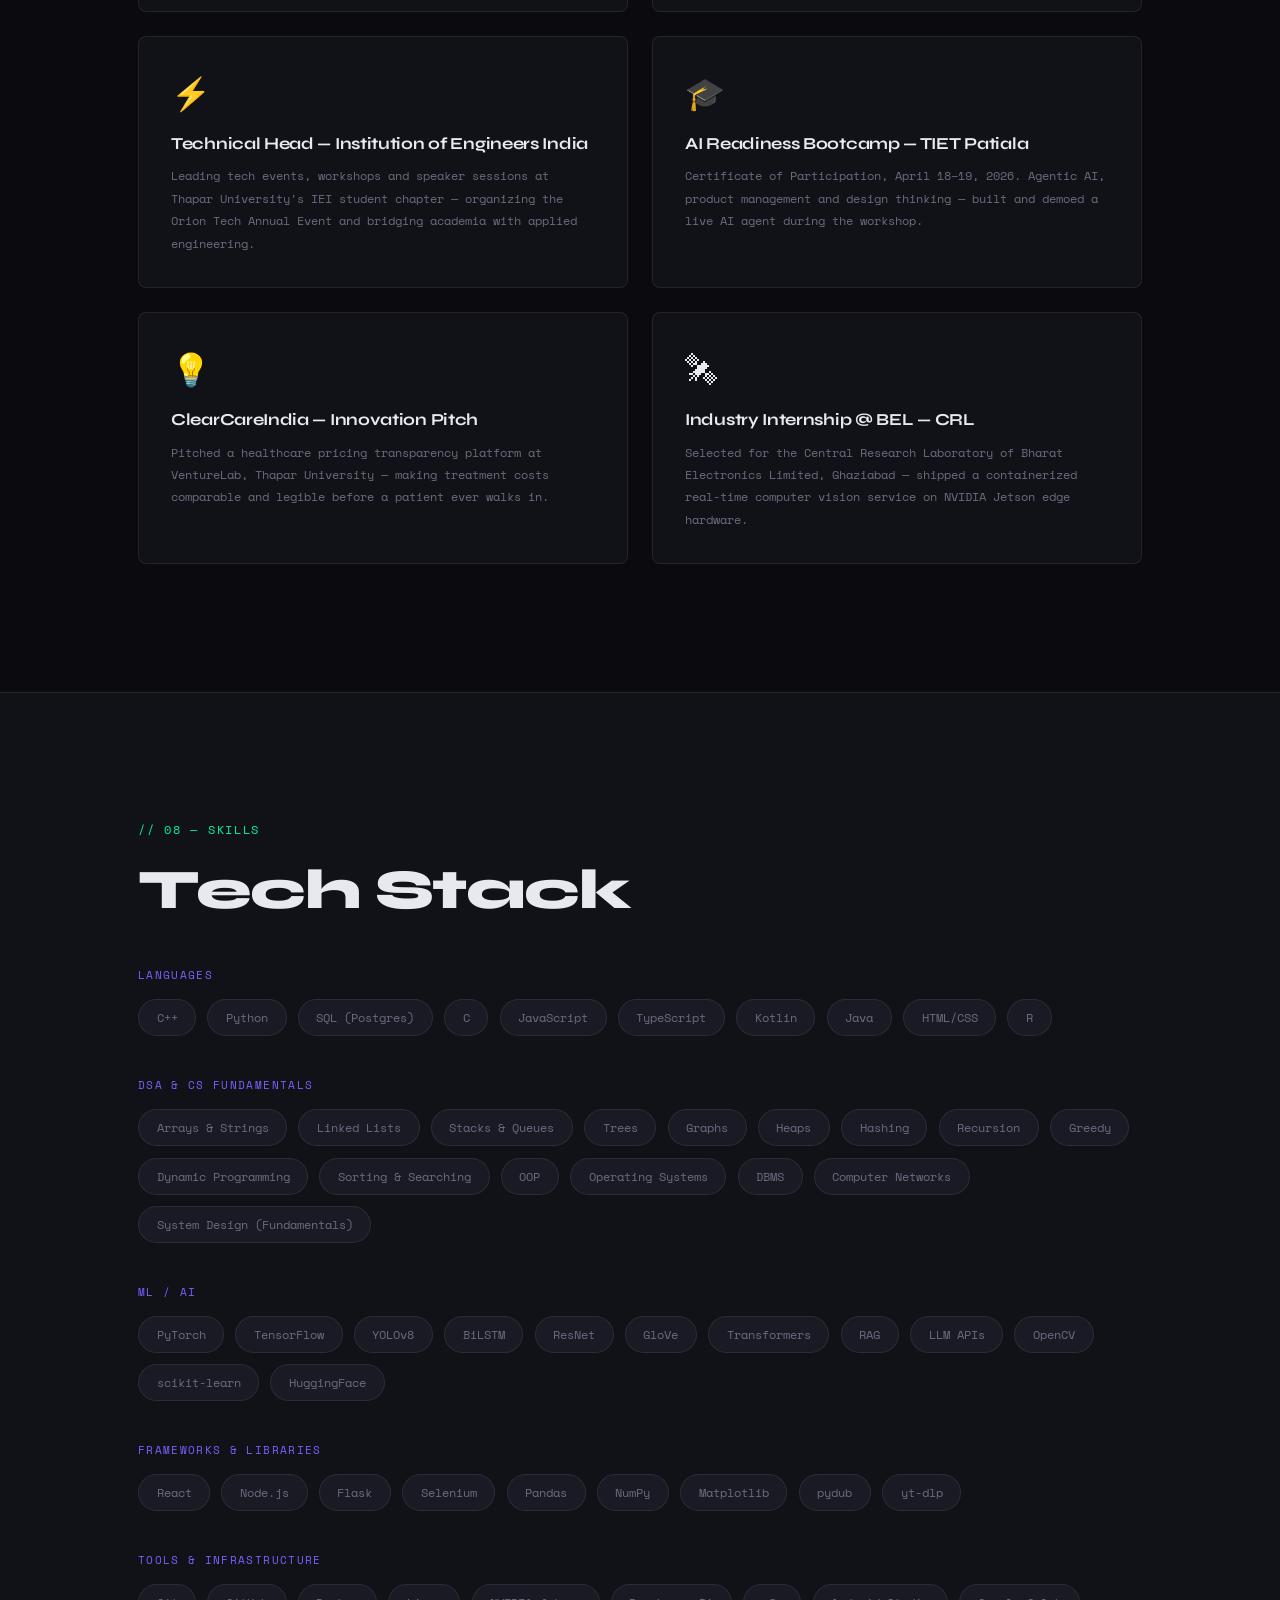
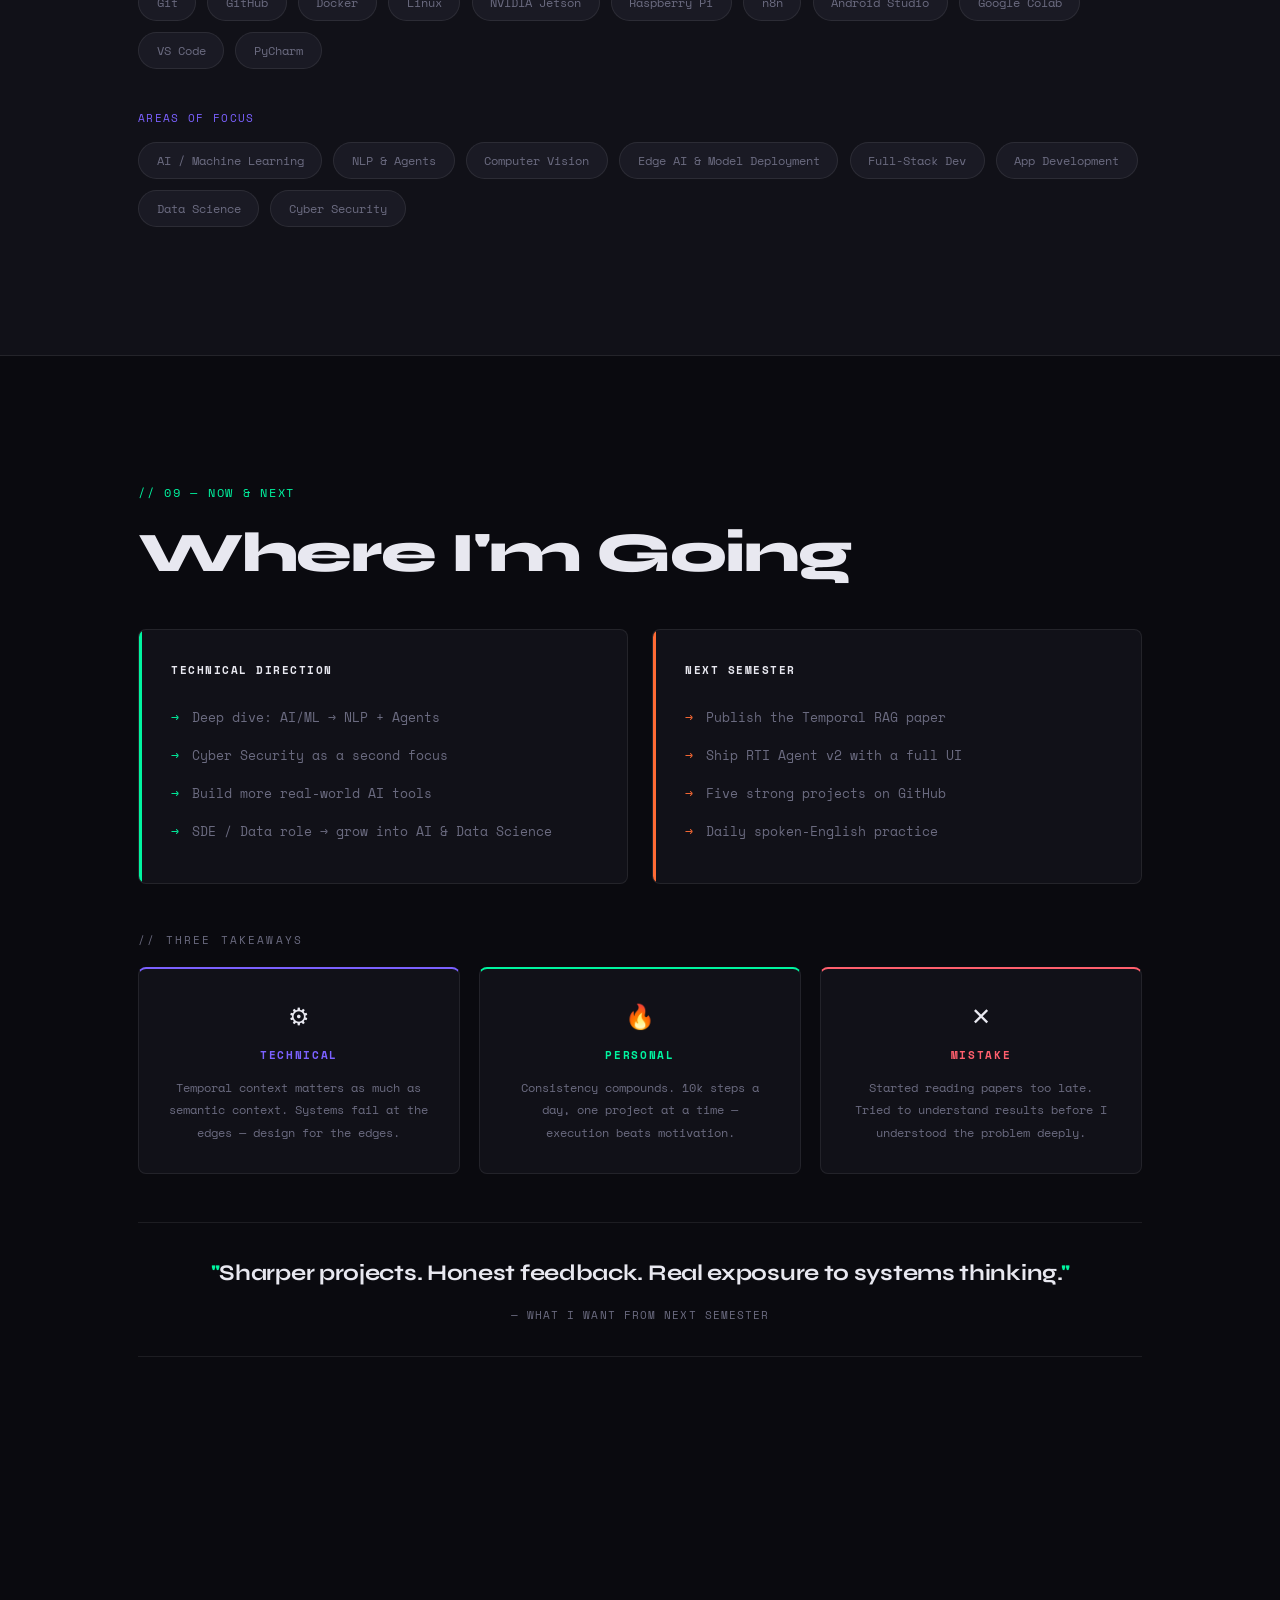
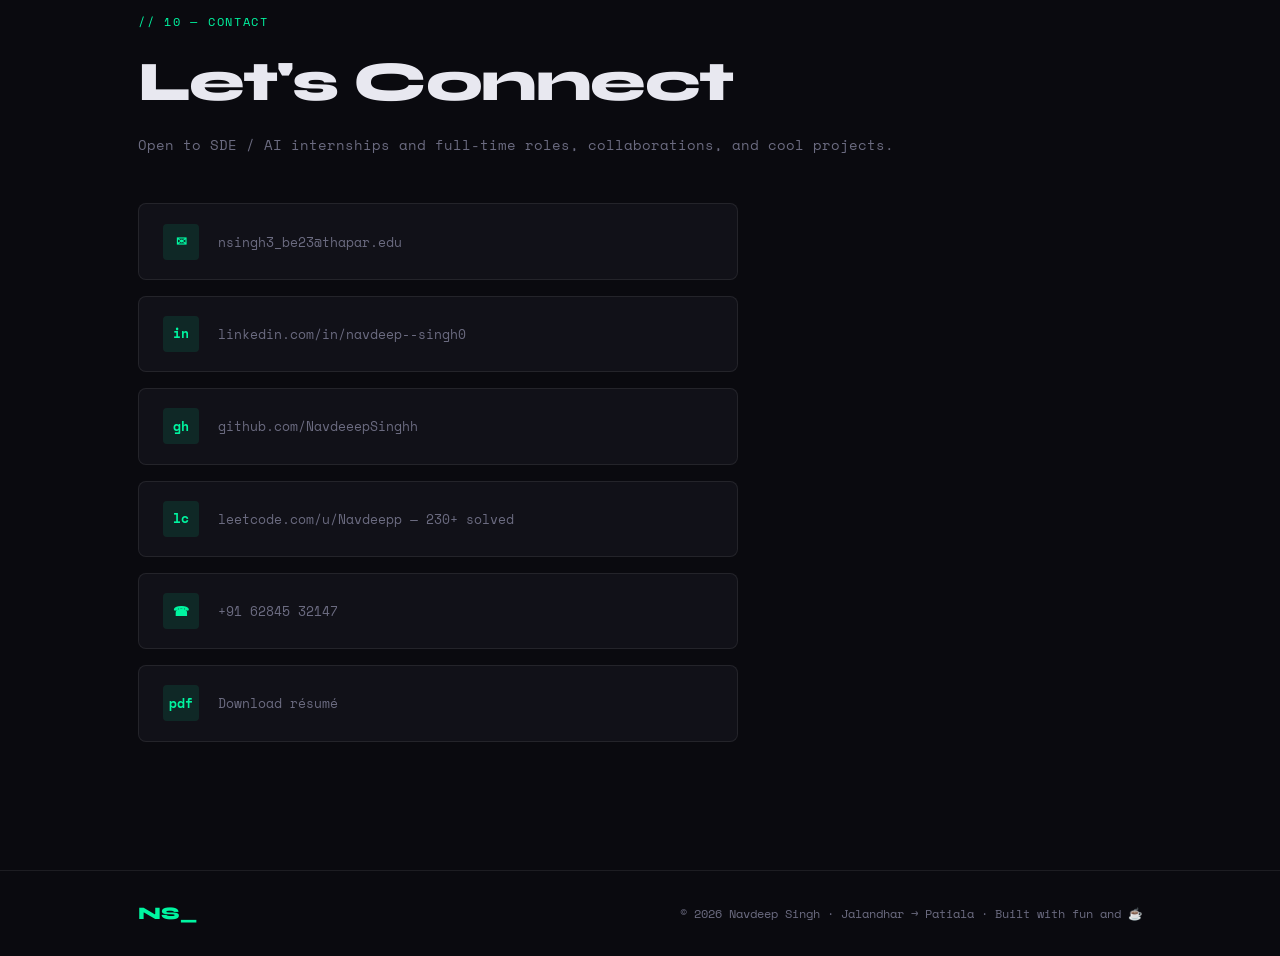
==== commit e821e8c4: "Rebuild portfolio: experience, research, journey sections + mobile pass Adds the sections that were " ====
--- a/index.html
+++ b/index.html
@@ -3,9 +3,25 @@
 <head>
   <meta charset="UTF-8" />
   <meta name="viewport" content="width=device-width, initial-scale=1.0" />
-  <title>Navdeep Singh — CS Engineer</title>
+  <title>Navdeep Singh — Computer Engineer</title>
+  <meta name="description" content="Navdeep Singh — final-year B.Tech Computer Engineering at Thapar University. AI/ML, NLP agents, computer vision and edge AI. Ex-intern at BEL Central Research Laboratory. Published at ICIPAIMAR 2026." />
+  <meta name="author" content="Navdeep Singh" />
+  <meta name="theme-color" content="#0a0a0f" />
+
+  <!-- Social preview -->
+  <meta property="og:type" content="website" />
+  <meta property="og:title" content="Navdeep Singh — Computer Engineer" />
+  <meta property="og:description" content="AI/ML · NLP & Agents · Computer Vision · Edge AI. Ex-intern @ BEL Central Research Laboratory. Published at ICIPAIMAR 2026." />
+  <meta property="og:url" content="https://navdeeepsinghh.github.io" />
+  <meta property="og:image" content="https://navdeeepsinghh.github.io/PRoject_image.png" />
+  <meta name="twitter:card" content="summary_large_image" />
+
+  <link rel="canonical" href="https://navdeeepsinghh.github.io" />
+  <link rel="icon" href="data:image/svg+xml,%3Csvg xmlns='http://www.w3.org/2000/svg' viewBox='0 0 100 100'%3E%3Crect width='100' height='100' rx='18' fill='%230a0a0f'/%3E%3Ctext x='50' y='68' font-family='monospace' font-size='52' font-weight='700' fill='%2300f5a0' text-anchor='middle'%3ENS%3C/text%3E%3C/svg%3E" />
+
   <link rel="stylesheet" href="css/style.css" />
   <link rel="preconnect" href="https://fonts.googleapis.com" />
+  <link rel="preconnect" href="https://fonts.gstatic.com" crossorigin />
   <link href="https://fonts.googleapis.com/css2?family=Space+Mono:ital,wght@0,400;0,700;1,400&family=Syne:wght@400;700;800&display=swap" rel="stylesheet" />
 </head>
 <body>
@@ -16,17 +32,25 @@
   <div class="cursor" id="cursor"></div>
   <div class="cursor-trail" id="cursor-trail"></div>
 
+  <!-- Scroll progress -->
+  <div class="scroll-progress" id="scroll-progress"></div>
+
+  <a href="#about" class="skip-link">Skip to content</a>
+
   <!-- NAV -->
   <nav class="nav" id="nav">
     <div class="nav-logo">NS<span class="blink">_</span></div>
     <ul class="nav-links">
       <li><a href="#about">About</a></li>
+      <li><a href="#experience">Experience</a></li>
+      <li><a href="#research">Research</a></li>
       <li><a href="#projects">Projects</a></li>
-      <li><a href="#achievements">Achievements</a></li>
+      <li><a href="#thinking">Thinking</a></li>
+      <li><a href="#journey">Journey</a></li>
       <li><a href="#skills">Skills</a></li>
       <li><a href="#contact">Contact</a></li>
     </ul>
-    <button class="hamburger" id="hamburger" aria-label="menu">
+    <button class="hamburger" id="hamburger" aria-label="Toggle menu" aria-expanded="false" aria-controls="nav">
       <span></span><span></span><span></span>
     </button>
   </nav>
@@ -35,25 +59,30 @@
   <section class="hero" id="home">
     <div class="hero-bg-grid"></div>
     <div class="hero-content">
-      <div class="hero-tag">B.E. Computer Science @ Thapar University</div>
+      <div class="hero-tag">Final-year B.Tech Computer Engineering @ Thapar University</div>
       <h1 class="hero-name">
         <span class="line1">Navdeep</span>
         <span class="line2">Singh</span>
       </h1>
+      <p class="hero-tagline">Builder <span class="sep">·</span> Thinker <span class="sep">·</span> In&nbsp;Progress</p>
       <p class="hero-desc">
-        Building intelligent systems — from microplastic detectors to disaster-response AI.
-        I turn raw data into real-world impact.
+        Building intelligent systems that survive contact with the real world — microplastic
+        detectors, disaster-response AI, agents that file your paperwork, and computer vision
+        shipped to edge hardware at <strong>BEL Central Research Laboratory</strong>.
       </p>
       <div class="hero-focus-chips">
         <span class="chip">AI / ML</span>
-        <span class="chip">App Development</span>
+        <span class="chip">NLP &amp; Agents</span>
+        <span class="chip">Computer Vision</span>
+        <span class="chip">Edge AI</span>
         <span class="chip">Full-Stack Dev</span>
         <span class="chip">Data Science</span>
         <span class="chip">Cyber Security</span>
       </div>
       <div class="hero-ctas">
         <a href="#projects" class="btn btn-primary">View Projects</a>
-        <a href="https://github.com/NavdeeepSinghh" target="_blank" class="btn btn-ghost">GitHub ↗</a>
+        <a href="resume.pdf" target="_blank" rel="noopener" class="btn btn-ghost">Résumé ↓</a>
+        <a href="https://github.com/NavdeeepSinghh" target="_blank" rel="noopener" class="btn btn-ghost">GitHub ↗</a>
       </div>
     </div>
     <div class="hero-orb orb1"></div>
@@ -64,6 +93,16 @@
     </div>
   </section>
 
+  <!-- THIS SEMESTER -->
+  <section class="semester" id="semester">
+    <div class="container">
+      <div class="semester-label">// by the numbers</div>
+      <div class="semester-grid" id="semester-grid">
+        <!-- filled by JS -->
+      </div>
+    </div>
+  </section>
+
   <!-- ABOUT -->
   <section class="about section" id="about">
     <div class="container">
@@ -72,33 +111,38 @@
         <div class="about-text">
           <h2 class="section-heading">Who I Am</h2>
           <p>
-            I'm a 3rd-year <strong>Computer Science Engineering student</strong> at
-            <strong>Thapar University</strong>, Patiala — passionate about the intersection of
-            machine learning, computer vision, and real-world problem solving.
+            I'm a final-year <strong>B.Tech Computer Engineering student</strong> at
+            <strong>Thapar University</strong>, Patiala — working where machine learning,
+            computer vision and real systems meet.
           </p>
           <p>
-            As <strong>Technical Head at the Institution of Engineers India</strong>, I lead tech
-            events and workshops, bridging the gap between academia and applied engineering. I've
-            also presented research at <strong>ICIPAIMAR 2026</strong> — an international AI conference.
+            I spent the summer of 2025 at the <strong>Central Research Laboratory of Bharat
+            Electronics Limited</strong>, shipping a containerized real-time computer vision
+            service onto NVIDIA Jetson hardware. As <strong>Technical Head at the Institution
+            of Engineers India</strong>, I run the tech events and workshops at Thapar. And I've
+            presented research at <strong>ICIPAIMAR 2026</strong>.
           </p>
           <p>
-            My work spans edge-AI on NVIDIA Jetson, multimodal deep learning, NLP decision
-            frameworks, and full-stack apps — always building things that are fast, reliable, and impactful.
+            The through-line: edge AI on constrained hardware, multimodal deep learning,
+            retrieval systems that know what year it is, and <strong>230+ LeetCode problems
+            in C++</strong> to keep the fundamentals sharp.
           </p>
           <div class="ask-me">
             <span class="ask-label">Ask me about:</span>
             <div class="ask-chips">
+              <span class="chip chip-sm">C++</span>
               <span class="chip chip-sm">Python</span>
+              <span class="chip chip-sm">DSA</span>
               <span class="chip chip-sm">ML</span>
-              <span class="chip chip-sm">Kotlin</span>
-              <span class="chip chip-sm">C++</span>
-              <span class="chip chip-sm">TypeScript</span>
+              <span class="chip chip-sm">RAG</span>
+              <span class="chip chip-sm">Docker</span>
+              <span class="chip chip-sm">Edge AI</span>
               <span class="chip chip-sm">Data Science</span>
             </div>
           </div>
           <div class="about-stats">
             <div class="stat">
-              <span class="stat-num">6+</span>
+              <span class="stat-num">8</span>
               <span class="stat-label">Projects</span>
             </div>
             <div class="stat">
@@ -106,8 +150,8 @@
               <span class="stat-label">Paper Published</span>
             </div>
             <div class="stat">
-              <span class="stat-num">93%</span>
-              <span class="stat-label">Best Accuracy</span>
+              <span class="stat-num">230+</span>
+              <span class="stat-label">LeetCode Solved</span>
             </div>
             <div class="stat">
               <span class="stat-num">2027</span>
@@ -129,27 +173,33 @@
               <pre class="json-block">{
   "name": "Navdeep Singh",
   "username": "NavdeeepSinghh",
-  "degree": "B.E. Computer Science",
+  "degree": "B.Tech Computer Engineering",
   "college": "Thapar University",
+  "cgpa": 7.27,
+  "graduating": 2027,
   "location": "Patiala, Punjab 🇮🇳",
+  "role": "Technical Head, IEI",
+  "last_internship": "BEL — CRL, Ghaziabad",
   "focus": [
     "AI / Machine Learning",
-    "App Development",
-    "Full-Stack Dev"
+    "NLP &amp; Agents",
+    "Edge AI &amp; Deployment"
   ],
-  "electives": [
-    "Data Science",
-    "Cyber Security"
-  ],
-  "currently": "Building cool stuff 🚀",
+  "leetcode": "230+ solved (C++)",
+  "currently": "Temporal RAG 🔬",
   "status": "open_to_opportunities"
 }</pre>
             </div>
           </div>
 
+          <!-- Education -->
+          <div class="edu-block" id="education-mount">
+            <!-- filled by JS -->
+          </div>
+
           <!-- Team photo -->
           <div class="team-photo-wrap reveal">
-            <img src="PRoject_image.png" alt="Navdeep Singh with project team at Thapar University" class="team-photo" />
+            <img src="PRoject_image.png" alt="Navdeep Singh with project team at Thapar University" class="team-photo" loading="lazy" decoding="async" />
             <div class="photo-caption">// Neerakshak project demo — Thapar University</div>
           </div>
         </div>
@@ -157,30 +207,105 @@
     </div>
   </section>
 
-  <!-- PROJECTS -->
-  <section class="projects section" id="projects">
-    <div class="container">
-      <div class="section-label">// 02 — projects</div>
-      <h2 class="section-heading">What I've Built</h2>
-      <div class="projects-grid" id="projects-grid">
-        <!-- filled by JS -->
-      </div>
-    </div>
-  </section>
-
-  <!-- ACHIEVEMENTS -->
-  <section class="achievements section" id="achievements">
-    <div class="container">
-      <div class="section-label">// 03 — achievements</div>
-      <h2 class="section-heading">Highlights</h2>
-      <div class="achievements-grid" id="achievements-grid">
+  <!-- EXPERIENCE -->
+  <section class="experience section" id="experience">
+    <div class="container">
+      <div class="section-label">// 02 — experience</div>
+      <h2 class="section-heading">Where I've Shipped</h2>
+      <div class="exp-list" id="experience-mount">
+        <!-- filled by JS -->
+      </div>
+    </div>
+  </section>
+
+  <!-- RESEARCH -->
+  <section class="research section" id="research">
+    <div class="container">
+      <div class="section-label">// 03 — research</div>
+      <h2 class="section-heading">The Paper</h2>
+      <div id="research-mount">
         <!-- filled by JS -->
       </div>
 
       <!-- Certificate -->
       <div class="cert-wrap reveal">
         <div class="cert-label">📜 Certificate of Appreciation — ICIPAIMAR 2026</div>
-        <img src="Project.png" alt="Certificate of Appreciation - ICIPAIMAR 2026 - Navdeep Singh" class="cert-img" />
+        <img src="Project.png" alt="Certificate of Appreciation - ICIPAIMAR 2026 - Navdeep Singh" class="cert-img" loading="lazy" decoding="async" />
+      </div>
+    </div>
+  </section>
+
+  <!-- PROJECTS -->
+  <section class="projects section" id="projects">
+    <div class="container">
+      <div class="section-label">// 04 — projects</div>
+      <h2 class="section-heading">What I've Built</h2>
+      <div class="projects-grid" id="projects-grid">
+        <!-- filled by JS -->
+      </div>
+    </div>
+  </section>
+
+  <!-- THINKING -->
+  <section class="thinking section" id="thinking">
+    <div class="container">
+      <div class="section-label">// 05 — how i think</div>
+      <h2 class="section-heading">What Changed My Mind</h2>
+      <p class="section-sub">
+        Three ideas that quietly rewrote how I approach a problem. Left is where I started,
+        right is where I landed.
+      </p>
+      <div class="concepts" id="concepts-mount">
+        <!-- filled by JS -->
+      </div>
+
+      <div class="shifts-wrap reveal">
+        <div class="shifts-head">
+          <span class="shifts-title">The short version</span>
+          <span class="shifts-legend"><i class="dot-before"></i> before <span class="shifts-arrow">→</span> <i class="dot-now"></i> now</span>
+        </div>
+        <ul class="shifts-list" id="shifts-mount">
+          <!-- filled by JS -->
+        </ul>
+      </div>
+
+      <details class="field-notes reveal">
+        <summary>
+          <span class="fn-arrow">▸</span>
+          Field notes — which CNN for which dataset?
+        </summary>
+        <div class="fn-body" id="field-notes-mount">
+          <!-- filled by JS -->
+        </div>
+      </details>
+    </div>
+  </section>
+
+  <!-- JOURNEY -->
+  <section class="journey section" id="journey">
+    <div class="container">
+      <div class="section-label">// 06 — journey</div>
+      <h2 class="section-heading">One Semester, Told as Reps</h2>
+      <p class="section-sub">
+        Progress isn't a straight line and it isn't a highlight reel. This is the actual
+        shape of it — including the part where everything overfit.
+      </p>
+      <div class="timeline" id="journey-mount">
+        <!-- filled by JS -->
+      </div>
+      <p class="journey-caption" id="journey-caption">
+        <!-- filled by JS -->
+      </p>
+    </div>
+  </section>
+
+  <!-- ACHIEVEMENTS -->
+  <section class="achievements section" id="achievements">
+    <div class="container">
+      <div class="section-label">// 07 — achievements</div>
+      <h2 class="section-heading">Highlights</h2>
+      <div class="achievements-grid" id="achievements-grid">
+        <!-- filled by JS -->
       </div>
     </div>
   </section>
@@ -188,7 +313,7 @@
   <!-- SKILLS -->
   <section class="skills section" id="skills">
     <div class="container">
-      <div class="section-label">// 04 — skills</div>
+      <div class="section-label">// 08 — skills</div>
       <h2 class="section-heading">Tech Stack</h2>
       <div class="skills-wrapper" id="skills-wrapper">
         <!-- filled by JS -->
@@ -196,31 +321,61 @@
     </div>
   </section>
 
+  <!-- NOW & NEXT -->
+  <section class="nownext section" id="nownext">
+    <div class="container">
+      <div class="section-label">// 09 — now &amp; next</div>
+      <h2 class="section-heading">Where I'm Going</h2>
+      <div class="nownext-grid" id="nownext-mount">
+        <!-- filled by JS -->
+      </div>
+
+      <div class="takeaways-label reveal">// three takeaways</div>
+      <div class="takeaways-grid" id="takeaways-mount">
+        <!-- filled by JS -->
+      </div>
+
+      <blockquote class="closing-quote reveal" id="closing-quote">
+        <!-- filled by JS -->
+      </blockquote>
+    </div>
+  </section>
+
   <!-- CONTACT -->
   <section class="contact section" id="contact">
     <div class="container">
-      <div class="section-label">// 05 — contact</div>
+      <div class="section-label">// 10 — contact</div>
       <h2 class="section-heading">Let's Connect</h2>
-      <p class="contact-sub">Open to internships, collaborations, and cool projects.</p>
+      <p class="contact-sub">Open to SDE / AI internships and full-time roles, collaborations, and cool projects.</p>
       <div class="contact-links">
-        <a href="mailto:Nsingh3be23@thapar.edu" class="contact-card">
+        <a href="mailto:nsingh3_be23@thapar.edu" class="contact-card">
           <span class="contact-icon">✉</span>
-          <span class="contact-text">Nsingh3be23@thapar.edu</span>
-          <span class="contact-arrow">→</span>
-        </a>
-        <a href="https://www.linkedin.com/in/navdeep--singh0" target="_blank" class="contact-card">
+          <span class="contact-text">nsingh3_be23@thapar.edu</span>
+          <span class="contact-arrow">→</span>
+        </a>
+        <a href="https://www.linkedin.com/in/navdeep--singh0" target="_blank" rel="noopener" class="contact-card">
           <span class="contact-icon">in</span>
-          <span class="contact-text">linkedin.com/in/navdeep-singh0</span>
-          <span class="contact-arrow">→</span>
-        </a>
-        <a href="https://github.com/NavdeeepSinghh" target="_blank" class="contact-card">
+          <span class="contact-text">linkedin.com/in/navdeep--singh0</span>
+          <span class="contact-arrow">→</span>
+        </a>
+        <a href="https://github.com/NavdeeepSinghh" target="_blank" rel="noopener" class="contact-card">
           <span class="contact-icon">gh</span>
           <span class="contact-text">github.com/NavdeeepSinghh</span>
           <span class="contact-arrow">→</span>
         </a>
+        <a href="https://leetcode.com/u/Navdeepp" target="_blank" rel="noopener" class="contact-card">
+          <span class="contact-icon">lc</span>
+          <span class="contact-text">leetcode.com/u/Navdeepp — 230+ solved</span>
+          <span class="contact-arrow">→</span>
+        </a>
         <a href="tel:+916284532147" class="contact-card">
           <span class="contact-icon">☎</span>
-          <span class="contact-text">+91-628-453-2147</span>
+          <span class="contact-text">+91 62845 32147</span>
+          <span class="contact-arrow">→</span>
+        </a>
+        <a href="resume.pdf" target="_blank" rel="noopener" class="contact-card">
+          <span class="contact-icon">pdf</span>
+          <span class="contact-text">Download résumé</span>
           <span class="contact-arrow">→</span>
         </a>
       </div>
@@ -231,7 +386,7 @@
   <footer class="footer">
     <div class="container footer-inner">
       <span class="footer-logo">NS<span class="blink">_</span></span>
-      <span class="footer-copy">© 2026 Navdeep Singh · Thapar University · Built with fun and ☕</span>
+      <span class="footer-copy">© 2026 Navdeep Singh · Jalandhar → Patiala · Built with fun and ☕</span>
     </div>
   </footer>
 
--- a/css/style.css
+++ b/css/style.css
@@ -10,6 +10,8 @@
   --accent: #00f5a0;
   --accent2: #7b61ff;
   --accent3: #ff6b35;
+  --gold: #ffd700;
+  --red: #ff5f6d;
   --text: #e8e8f0;
   --text-muted: #6b6b80;
   --border: rgba(255,255,255,0.08);
@@ -20,10 +22,40 @@
 }
 
 *, *::before, *::after { box-sizing: border-box; margin: 0; padding: 0; }
-html { scroll-behavior: smooth; }
+html { scroll-behavior: smooth; scroll-padding-top: 90px; }
 body {
   background: var(--bg); color: var(--text);
   font-family: var(--font-mono); overflow-x: hidden; cursor: none;
+}
+body.nav-locked { overflow: hidden; }
+
+/* Devices without a fine pointer keep the real system cursor */
+html.no-custom-cursor body,
+html.no-custom-cursor .btn,
+html.no-custom-cursor .hamburger { cursor: auto; }
+html.no-custom-cursor a,
+html.no-custom-cursor button,
+html.no-custom-cursor summary { cursor: pointer; }
+
+/* ── FOCUS VISIBILITY ── */
+:focus-visible {
+  outline: 2px solid var(--accent);
+  outline-offset: 3px;
+  border-radius: 2px;
+}
+.skip-link {
+  position: fixed; top: -100px; left: 1rem; z-index: 1001;
+  background: var(--accent); color: var(--bg); font-size: 0.75rem;
+  padding: 0.6rem 1rem; border-radius: var(--radius);
+  text-decoration: none; font-weight: 700; transition: top 0.2s;
+}
+.skip-link:focus { top: 1rem; }
+
+/* ── SCROLL PROGRESS ── */
+.scroll-progress {
+  position: fixed; top: 0; left: 0; right: 0; height: 2px; z-index: 200;
+  background: linear-gradient(90deg, var(--accent), var(--accent2));
+  transform: scaleX(0); transform-origin: left; pointer-events: none;
 }
 
 /* ── NOISE OVERLAY ── */
@@ -60,9 +92,9 @@
   font-family: var(--font-display); font-size: 1.4rem; font-weight: 800;
   color: var(--accent); letter-spacing: -1px;
 }
-.nav-links { display: flex; gap: 1.6rem; list-style: none; }
+.nav-links { display: flex; gap: 1.3rem; list-style: none; }
 .nav-links a {
-  font-family: var(--font-mono); font-size: 0.75rem;
+  font-family: var(--font-mono); font-size: 0.72rem;
   color: var(--text-muted); text-decoration: none; letter-spacing: 0.05em;
   text-transform: uppercase; transition: color var(--transition); position: relative;
 }
@@ -72,6 +104,8 @@
 }
 .nav-links a:hover { color: var(--accent); }
 .nav-links a:hover::after { width: 100%; }
+.nav-links a.active-link { color: var(--text); }
+.nav-links a.active-link::after { width: 100%; background: var(--accent2); }
 
 .hamburger {
   display: none; flex-direction: column; gap: 5px;
@@ -95,8 +129,10 @@
     linear-gradient(90deg, var(--border) 1px, transparent 1px);
   background-size: 60px 60px;
   mask-image: radial-gradient(ellipse 80% 80% at 50% 50%, black 40%, transparent 100%);
-}
-.hero-content { position: relative; z-index: 2; max-width: 860px; }
+  -webkit-mask-image: radial-gradient(ellipse 80% 80% at 50% 50%, black 40%, transparent 100%);
+}
+/* min-width:0 so the giant display type can't blow the flex item past the viewport */
+.hero-content { position: relative; z-index: 2; max-width: 860px; min-width: 0; width: 100%; }
 .hero-tag {
   display: inline-block; font-size: 0.75rem; letter-spacing: 0.12em;
   text-transform: uppercase; color: var(--accent); margin-bottom: 1.5rem;
@@ -105,19 +141,25 @@
 }
 .hero-name {
   font-family: var(--font-display); font-weight: 800;
-  line-height: 0.92; letter-spacing: -3px; margin-bottom: 1.5rem;
+  line-height: 0.92; letter-spacing: -3px; margin-bottom: 1rem;
 }
 .hero-name .line1 {
-  display: block; font-size: clamp(5rem, 12vw, 10rem); color: var(--text);
+  display: block; font-size: clamp(2.6rem, 13vw, 10rem); color: var(--text);
   animation: fadeSlideUp 0.7s 0.1s ease both;
 }
 .hero-name .line2 {
-  display: block; font-size: clamp(5rem, 12vw, 10rem); color: transparent;
+  display: block; font-size: clamp(2.6rem, 13vw, 10rem); color: transparent;
   -webkit-text-stroke: 1.5px rgba(255,255,255,0.25); animation: fadeSlideUp 0.7s 0.2s ease both;
 }
+.hero-tagline {
+  font-size: 0.9rem; letter-spacing: 0.16em; text-transform: uppercase;
+  color: var(--accent2); margin-bottom: 1.3rem;
+  animation: fadeSlideUp 0.7s 0.25s ease both;
+}
+.hero-tagline .sep { color: var(--text-muted); margin: 0 0.35rem; }
 .hero-desc {
   font-size: 1rem; color: var(--text-muted); line-height: 1.8;
-  max-width: 540px; margin-bottom: 1.5rem; animation: fadeSlideUp 0.7s 0.3s ease both;
+  max-width: 560px; margin-bottom: 1.5rem; animation: fadeSlideUp 0.7s 0.3s ease both;
 }
 
 /* ── CHIPS ── */
@@ -182,6 +224,44 @@
   font-family: var(--font-display); font-size: clamp(2.2rem, 5vw, 3.5rem);
   font-weight: 800; letter-spacing: -1.5px; margin-bottom: 3rem; line-height: 1;
 }
+.section-sub {
+  color: var(--text-muted); font-size: 0.88rem; line-height: 1.8;
+  max-width: 620px; margin-top: -2rem; margin-bottom: 3rem;
+}
+
+/* ── THIS SEMESTER BAND ── */
+.semester {
+  background: var(--bg2); border-top: 1px solid var(--border);
+  padding: 3.5rem 0; position: relative; overflow: hidden;
+}
+.semester::before {
+  content: ''; position: absolute; top: 0; left: 0; right: 0; height: 1px;
+  background: linear-gradient(90deg, transparent, var(--accent), var(--accent2), transparent);
+  opacity: 0.5;
+}
+.semester-label {
+  font-size: 0.68rem; letter-spacing: 0.2em; text-transform: uppercase;
+  color: var(--text-muted); margin-bottom: 2rem;
+}
+.semester-grid {
+  display: grid; grid-template-columns: repeat(4, 1fr); gap: 2rem 1.5rem;
+}
+.semester-stat {
+  border-left: 1px solid var(--border); padding-left: 1rem;
+  transition: border-color var(--transition);
+}
+.semester-stat:hover { border-left-color: var(--accent); }
+.sem-num {
+  display: block; font-family: var(--font-display); font-weight: 800;
+  font-size: clamp(1.8rem, 3.4vw, 2.6rem); line-height: 1;
+  background: linear-gradient(135deg, var(--accent), var(--accent2));
+  -webkit-background-clip: text; background-clip: text;
+  -webkit-text-fill-color: transparent; font-variant-numeric: tabular-nums;
+}
+.sem-label {
+  display: block; margin-top: 0.6rem; font-size: 0.64rem;
+  color: var(--text-muted); letter-spacing: 0.05em; line-height: 1.5;
+}
 
 /* ── ABOUT ── */
 .about { background: var(--bg2); border-top: 1px solid var(--border); border-bottom: 1px solid var(--border); }
@@ -198,8 +278,8 @@
 .ask-chips { display: flex; flex-wrap: wrap; gap: 0.4rem; }
 
 .about-stats {
-  display: flex; gap: 2rem; margin-top: 2.5rem;
-  padding-top: 2rem; border-top: 1px solid var(--border); flex-wrap: wrap;
+  display: grid; grid-template-columns: repeat(4, 1fr); gap: 1.5rem;
+  margin-top: 2.5rem; padding-top: 2rem; border-top: 1px solid var(--border);
 }
 .stat-num {
   display: block; font-family: var(--font-display);
@@ -225,12 +305,37 @@
 .card-body { padding: 1.2rem 1.4rem; }
 .card-body p { font-size: 0.78rem; color: var(--text-muted); margin-bottom: 0.8rem; }
 .cmd { color: var(--accent); }
-.json-block { font-size: 0.72rem; line-height: 1.7; color: var(--text-muted); white-space: pre-wrap; overflow: hidden; }
+.json-block {
+  font-size: 0.72rem; line-height: 1.7; color: var(--text-muted);
+  white-space: pre-wrap; overflow: hidden; min-height: 20rem;
+}
+
+/* EDUCATION */
+.edu-block { display: flex; flex-direction: column; gap: 0.9rem; margin-bottom: 1.5rem; }
+.edu-item {
+  background: var(--bg3); border: 1px solid var(--border);
+  border-left: 2px solid rgba(123,97,255,0.5); border-radius: 6px;
+  padding: 1.1rem 1.3rem; transition: var(--transition);
+}
+.edu-item:hover { border-left-color: var(--accent2); transform: translateX(3px); }
+.edu-top {
+  display: flex; justify-content: space-between; align-items: baseline;
+  gap: 1rem; flex-wrap: wrap; margin-bottom: 0.45rem;
+}
+.edu-school {
+  font-family: var(--font-display); font-size: 0.92rem; font-weight: 700;
+  color: var(--text); letter-spacing: -0.2px; line-height: 1.3;
+}
+.edu-date { font-size: 0.65rem; color: var(--text-muted); white-space: nowrap; }
+.edu-detail { font-size: 0.76rem; color: var(--accent2); line-height: 1.6; }
+.edu-place { font-size: 0.68rem; color: var(--text-muted); margin-top: 0.25rem; }
+.edu-extra {
+  font-size: 0.68rem; color: var(--text-muted); line-height: 1.7;
+  margin-top: 0.7rem; padding-top: 0.7rem; border-top: 1px solid var(--border);
+}
 
 /* TEAM PHOTO */
-.team-photo-wrap {
-  border-radius: 8px; overflow: hidden; border: 1px solid var(--border);
-}
+.team-photo-wrap { border-radius: 8px; overflow: hidden; border: 1px solid var(--border); }
 .team-photo {
   width: 100%; display: block; object-fit: cover;
   filter: grayscale(15%) contrast(1.05); transition: filter var(--transition);
@@ -241,8 +346,97 @@
   background: var(--bg3); letter-spacing: 0.05em;
 }
 
+/* ── EXPERIENCE ── */
+.exp-list { display: flex; flex-direction: column; gap: 1.5rem; }
+.exp-card {
+  display: grid; grid-template-columns: 3px 1fr; gap: 1.8rem;
+  background: var(--bg2); border: 1px solid var(--border);
+  border-radius: 8px; padding: 2rem; transition: var(--transition);
+  position: relative; overflow: hidden;
+}
+.exp-card:hover {
+  border-color: rgba(0,245,160,0.2); transform: translateY(-3px);
+  box-shadow: 0 20px 60px rgba(0,0,0,0.4);
+}
+.exp-rail {
+  background: linear-gradient(var(--accent), var(--accent2));
+  border-radius: 2px; opacity: 0.7;
+}
+.exp-top {
+  display: flex; justify-content: space-between; align-items: baseline;
+  gap: 1.2rem; flex-wrap: wrap; margin-bottom: 0.5rem;
+}
+.exp-role {
+  font-family: var(--font-display); font-size: 1.3rem; font-weight: 700;
+  letter-spacing: -0.5px; color: var(--text); line-height: 1.2;
+}
+.exp-date {
+  font-size: 0.68rem; color: var(--accent); white-space: nowrap;
+  border: 1px solid rgba(0,245,160,0.25); background: rgba(0,245,160,0.06);
+  padding: 0.22rem 0.6rem; border-radius: var(--radius);
+}
+.exp-org { font-size: 0.84rem; color: var(--accent2); line-height: 1.6; }
+.exp-place { font-size: 0.68rem; color: var(--text-muted); margin-top: 0.25rem; }
+.exp-summary {
+  font-size: 0.82rem; color: var(--text); line-height: 1.85;
+  margin: 1.2rem 0; padding-left: 1rem; border-left: 1px solid var(--border);
+}
+.exp-points { list-style: none; margin-bottom: 1.5rem; }
+.exp-points li {
+  font-size: 0.76rem; color: var(--text-muted); line-height: 1.7;
+  padding: 0.3rem 0 0.3rem 1.2rem; position: relative;
+}
+.exp-points li::before { content: '▸'; position: absolute; left: 0; color: var(--accent); }
+
+/* ── RESEARCH ── */
+.research-head {
+  border-left: 2px solid var(--accent2); padding-left: 1.5rem; margin-bottom: 2.5rem;
+}
+.research-title {
+  font-family: var(--font-display); font-size: clamp(1.1rem, 2.4vw, 1.55rem);
+  font-weight: 700; line-height: 1.35; letter-spacing: -0.4px;
+  color: var(--accent2); margin-bottom: 0.9rem;
+}
+.research-venue { font-size: 0.76rem; color: var(--text-muted); line-height: 1.7; }
+.research-date { font-size: 0.7rem; color: var(--text-muted); opacity: 0.7; margin-top: 0.3rem; }
+
+.research-grid {
+  display: grid; grid-template-columns: 1fr 1fr; gap: 1.2rem; margin-bottom: 3rem;
+}
+.research-block {
+  background: var(--bg2); border: 1px solid var(--border);
+  border-left: 3px solid var(--border); border-radius: 8px; padding: 1.6rem 1.8rem;
+  transition: var(--transition);
+}
+.research-block:hover { transform: translateY(-3px); box-shadow: 0 16px 44px rgba(0,0,0,0.35); }
+.rb-label {
+  font-size: 0.7rem; letter-spacing: 0.14em; text-transform: uppercase;
+  font-weight: 700; margin-bottom: 0.8rem;
+}
+.rb-text { font-size: 0.82rem; color: var(--text-muted); line-height: 1.8; }
+.rb-problem  { border-left-color: var(--red); }
+.rb-problem  .rb-label { color: var(--red); }
+.rb-gap      { border-left-color: var(--gold); }
+.rb-gap      .rb-label { color: var(--gold); }
+.rb-approach { border-left-color: var(--accent2); }
+.rb-approach .rb-label { color: var(--accent2); }
+.rb-status   { border-left-color: var(--accent); }
+.rb-status   .rb-label { color: var(--accent); }
+
+/* CERTIFICATE */
+.cert-wrap {
+  border: 1px solid rgba(255,215,0,0.2); border-radius: 8px;
+  overflow: hidden; background: var(--bg3); max-width: 720px;
+}
+.cert-label {
+  padding: 0.8rem 1.2rem; font-size: 0.7rem; color: var(--gold);
+  letter-spacing: 0.08em; text-transform: uppercase;
+  background: rgba(255,215,0,0.06); border-bottom: 1px solid rgba(255,215,0,0.15);
+}
+.cert-img { width: 100%; display: block; }
+
 /* ── PROJECTS ── */
-.projects-grid { display: grid; grid-template-columns: repeat(auto-fill, minmax(480px, 1fr)); gap: 1.5rem; }
+.projects-grid { display: grid; grid-template-columns: repeat(auto-fill, minmax(460px, 1fr)); gap: 1.5rem; }
 .project-card {
   background: var(--bg2); border: 1px solid var(--border);
   border-radius: 8px; padding: 2rem;
@@ -255,15 +449,25 @@
 }
 .project-card:hover { border-color: rgba(0,245,160,0.2); transform: translateY(-4px); box-shadow: 0 20px 60px rgba(0,0,0,0.4); }
 .project-card:hover::before { transform: scaleX(1); }
-
-.project-top { display: flex; justify-content: space-between; align-items: flex-start; margin-bottom: 1rem; }
+.project-card.wip-card { border-style: dashed; }
+.project-card.wip-card::before { background: linear-gradient(90deg, var(--accent3), var(--gold)); }
+
+.project-top { display: flex; justify-content: space-between; align-items: flex-start; gap: 1rem; margin-bottom: 1rem; }
 .project-date { font-size: 0.68rem; color: var(--text-muted); }
 .project-link {
-  font-size: 0.72rem; color: var(--accent); text-decoration: none;
+  font-size: 0.72rem; color: var(--accent); text-decoration: none; white-space: nowrap;
   border: 1px solid rgba(0,245,160,0.3); padding: 0.25rem 0.6rem; border-radius: var(--radius);
   transition: var(--transition);
 }
 .project-link:hover { background: rgba(0,245,160,0.1); }
+.project-links { display: flex; gap: 0.5rem; flex-wrap: wrap; justify-content: flex-end; }
+.project-link.demo-link {
+  color: var(--accent3); border-color: rgba(255,107,53,0.35);
+}
+.project-link.demo-link:hover { background: rgba(255,107,53,0.1); }
+.project-link.disabled {
+  color: var(--text-muted); border-color: var(--border); pointer-events: none;
+}
 .project-title { font-family: var(--font-display); font-size: 1.2rem; font-weight: 700; letter-spacing: -0.5px; margin-bottom: 0.8rem; color: var(--text); }
 .project-desc { font-size: 0.8rem; color: var(--text-muted); line-height: 1.75; margin-bottom: 1.2rem; }
 .project-highlights { list-style: none; margin-bottom: 1.5rem; }
@@ -288,14 +492,176 @@
   color: var(--accent); background: rgba(0,245,160,0.08); border: 1px solid rgba(0,245,160,0.2);
 }
 .metric-badge.conference {
-  color: #ffd700; background: rgba(255,215,0,0.08); border: 1px solid rgba(255,215,0,0.25);
+  color: var(--gold); background: rgba(255,215,0,0.08); border: 1px solid rgba(255,215,0,0.25);
+}
+.metric-badge.wip {
+  color: var(--accent3); background: rgba(255,107,53,0.08); border: 1px solid rgba(255,107,53,0.25);
+}
+.metric-badge.wip::before { animation: blink 1.4s step-end infinite; }
+.metric-badge.demo {
+  color: var(--accent3); background: rgba(255,107,53,0.08); border: 1px solid rgba(255,107,53,0.3);
+}
+
+/* ── THINKING ── */
+.thinking { background: var(--bg2); border-top: 1px solid var(--border); border-bottom: 1px solid var(--border); }
+.concepts { display: flex; flex-direction: column; gap: 1.2rem; margin-bottom: 3rem; }
+.concept-card {
+  display: grid; grid-template-columns: auto 1fr; gap: 1.6rem;
+  background: var(--bg3); border: 1px solid var(--border); border-radius: 8px;
+  padding: 2rem; transition: var(--transition);
+}
+.concept-card:hover { border-color: rgba(123,97,255,0.3); transform: translateY(-3px); box-shadow: 0 16px 44px rgba(0,0,0,0.3); }
+.concept-n {
+  font-family: var(--font-display); font-size: 2rem; font-weight: 800;
+  line-height: 1; color: transparent; -webkit-text-stroke: 1px rgba(123,97,255,0.6);
+}
+.concept-title {
+  font-family: var(--font-display); font-size: 1.05rem; font-weight: 700;
+  letter-spacing: -0.3px; margin-bottom: 1.2rem; color: var(--text);
+}
+.concept-shift {
+  display: grid; grid-template-columns: 1fr auto 1fr; gap: 1.2rem;
+  align-items: center; margin-bottom: 1.1rem;
+}
+.shift-col { border-radius: 6px; padding: 0.9rem 1.1rem; height: 100%; }
+.shift-col.before { background: rgba(255,95,109,0.05); border: 1px solid rgba(255,95,109,0.18); }
+.shift-col.now { background: rgba(0,245,160,0.05); border: 1px solid rgba(0,245,160,0.18); }
+.shift-label {
+  display: block; font-size: 0.62rem; letter-spacing: 0.14em;
+  text-transform: uppercase; font-weight: 700; margin-bottom: 0.5rem;
+}
+.shift-col.before .shift-label { color: var(--red); }
+.shift-col.now .shift-label { color: var(--accent); }
+.shift-col p { font-size: 0.78rem; color: var(--text-muted); line-height: 1.7; }
+.shift-col.now p { color: var(--text); }
+.shift-arrow { color: var(--text-muted); font-size: 1.2rem; }
+.concept-example {
+  font-size: 0.72rem; color: var(--text-muted); font-style: italic;
+  line-height: 1.7; padding-top: 0.9rem; border-top: 1px solid var(--border);
+}
+
+/* QUICK SHIFTS LEDGER */
+.shifts-wrap {
+  border: 1px solid var(--border); border-radius: 8px;
+  background: var(--bg3); overflow: hidden; margin-bottom: 1.2rem;
+}
+.shifts-head {
+  display: flex; align-items: center; justify-content: space-between;
+  gap: 1rem; flex-wrap: wrap;
+  padding: 1rem 1.4rem; border-bottom: 1px solid var(--border);
+  background: rgba(255,255,255,0.02);
+}
+.shifts-title {
+  font-size: 0.76rem; letter-spacing: 0.06em; color: var(--accent2);
+}
+.shifts-legend {
+  display: flex; align-items: center; gap: 0.45rem;
+  font-size: 0.62rem; letter-spacing: 0.12em; text-transform: uppercase; color: var(--text-muted);
+}
+.shifts-legend i { width: 7px; height: 7px; border-radius: 50%; display: inline-block; }
+.shifts-legend .dot-before { background: var(--red); }
+.shifts-legend .dot-now { background: var(--accent); }
+.shifts-arrow { color: var(--text-muted); }
+.shifts-list { list-style: none; }
+.shift-row {
+  display: grid; grid-template-columns: 1fr auto 1fr;
+  gap: 1.2rem; align-items: center;
+  padding: 0.95rem 1.4rem; border-bottom: 1px solid var(--border);
+  transition: background var(--transition);
+}
+.shift-row:last-child { border-bottom: none; }
+.shift-row:hover { background: rgba(255,255,255,0.02); }
+.sr-before {
+  font-size: 0.76rem; color: var(--text-muted); line-height: 1.6;
+  text-decoration: line-through; text-decoration-color: rgba(255,95,109,0.5);
+}
+.sr-arrow { color: var(--text-muted); font-size: 0.9rem; }
+.sr-now { font-size: 0.78rem; color: var(--text); line-height: 1.6; }
+
+/* FIELD NOTES */
+.field-notes {
+  border: 1px solid var(--border); border-radius: 8px;
+  background: var(--bg3); overflow: hidden;
+}
+.field-notes summary {
+  padding: 1rem 1.4rem; font-size: 0.76rem; color: var(--accent2);
+  letter-spacing: 0.06em; cursor: none; list-style: none;
+  display: flex; align-items: center; gap: 0.6rem;
+  transition: background var(--transition);
+}
+.field-notes summary::-webkit-details-marker { display: none; }
+.field-notes summary:hover { background: rgba(123,97,255,0.06); }
+.fn-arrow { display: inline-block; transition: transform var(--transition); }
+.field-notes[open] .fn-arrow { transform: rotate(90deg); }
+.fn-body { padding: 0 1.4rem 1.4rem; }
+.fn-scroll { overflow-x: auto; }
+.fn-table { width: 100%; border-collapse: collapse; min-width: 620px; }
+.fn-table th {
+  text-align: left; font-size: 0.64rem; letter-spacing: 0.12em;
+  text-transform: uppercase; color: var(--accent); font-weight: 700;
+  padding: 0.7rem 0.9rem; border-bottom: 1px solid var(--border);
+}
+.fn-table td {
+  font-size: 0.73rem; color: var(--text-muted); line-height: 1.6;
+  padding: 0.75rem 0.9rem; border-bottom: 1px solid var(--border);
+}
+.fn-table tr:last-child td { border-bottom: none; }
+.fn-table tbody tr { transition: background var(--transition); }
+.fn-table tbody tr:hover { background: rgba(255,255,255,0.02); }
+.fn-model { color: var(--accent2) !important; font-weight: 700; white-space: nowrap; }
+.fn-caption {
+  font-size: 0.7rem; color: var(--text-muted); font-style: italic;
+  margin-top: 1rem; line-height: 1.7;
+}
+
+/* ── JOURNEY TIMELINE ── */
+.timeline { position: relative; padding-left: 1.6rem; }
+.timeline::before {
+  content: ''; position: absolute; left: 5px; top: 6px; bottom: 6px; width: 1px;
+  background: linear-gradient(var(--accent), var(--accent2), transparent);
+  opacity: 0.5;
+}
+.tl-item {
+  display: grid; grid-template-columns: 110px 1fr; gap: 1.6rem;
+  align-items: baseline; position: relative;
+  padding: 1.1rem 0 1.1rem 0.6rem;
+  border-bottom: 1px solid var(--border);
+}
+.tl-item:last-child { border-bottom: none; }
+.tl-dot {
+  position: absolute; left: -1.6rem; top: 1.5rem;
+  width: 11px; height: 11px; border-radius: 50%;
+  background: var(--bg); border: 2px solid var(--accent2);
+}
+.tl-now .tl-dot {
+  border-color: var(--accent); background: var(--accent);
+  box-shadow: 0 0 0 4px rgba(0,245,160,0.15);
+  animation: tlPulse 2.2s ease-in-out infinite;
+}
+@keyframes tlPulse {
+  0%, 100% { box-shadow: 0 0 0 4px rgba(0,245,160,0.15); }
+  50%      { box-shadow: 0 0 0 9px rgba(0,245,160,0.03); }
+}
+.tl-when {
+  font-size: 0.72rem; letter-spacing: 0.12em; text-transform: uppercase;
+  font-weight: 700; color: var(--gold);
+}
+.tl-now .tl-when { color: var(--accent); }
+.tl-what {
+  font-family: var(--font-display); font-size: 1rem; font-weight: 700;
+  color: var(--text); letter-spacing: -0.2px; margin-bottom: 0.4rem;
+}
+.tl-detail { font-size: 0.78rem; color: var(--text-muted); line-height: 1.75; }
+.journey-caption {
+  margin-top: 2rem; font-size: 0.76rem; font-style: italic;
+  color: var(--gold); opacity: 0.85; line-height: 1.8;
+  border-left: 2px solid rgba(255,215,0,0.3); padding-left: 1.2rem;
 }
 
 /* ── ACHIEVEMENTS ── */
-.achievements { background: var(--bg2); border-top: 1px solid var(--border); border-bottom: 1px solid var(--border); }
-.achievements-grid { display: grid; grid-template-columns: 1fr 1fr; gap: 1.5rem; margin-bottom: 3rem; }
+.achievements-grid { display: grid; grid-template-columns: 1fr 1fr; gap: 1.5rem; }
 .achievement-card {
-  background: var(--bg3); border: 1px solid var(--border); border-radius: 8px; padding: 2rem;
+  background: var(--bg2); border: 1px solid var(--border); border-radius: 8px; padding: 2rem;
   transition: var(--transition);
 }
 .achievement-card:hover { border-color: rgba(0,245,160,0.2); transform: translateY(-3px); box-shadow: 0 12px 40px rgba(0,0,0,0.3); }
@@ -303,20 +669,8 @@
 .ach-title { font-family: var(--font-display); font-size: 1.05rem; font-weight: 700; color: var(--text); margin-bottom: 0.7rem; letter-spacing: -0.3px; }
 .ach-desc { font-size: 0.78rem; color: var(--text-muted); line-height: 1.8; }
 
-/* CERTIFICATE */
-.cert-wrap {
-  border: 1px solid rgba(255,215,0,0.2); border-radius: 8px;
-  overflow: hidden; background: var(--bg3); max-width: 720px;
-}
-.cert-label {
-  padding: 0.8rem 1.2rem; font-size: 0.7rem; color: #ffd700;
-  letter-spacing: 0.08em; text-transform: uppercase;
-  background: rgba(255,215,0,0.06); border-bottom: 1px solid rgba(255,215,0,0.15);
-}
-.cert-img { width: 100%; display: block; }
-
 /* ── SKILLS ── */
-.skills { border-top: 1px solid var(--border); border-bottom: 1px solid var(--border); }
+.skills { background: var(--bg2); border-top: 1px solid var(--border); border-bottom: 1px solid var(--border); }
 .skills-wrapper { display: flex; flex-direction: column; gap: 2.5rem; }
 .skill-group-label { font-size: 0.7rem; letter-spacing: 0.12em; text-transform: uppercase; color: var(--accent2); margin-bottom: 1rem; font-family: var(--font-mono); }
 .skill-pills { display: flex; flex-wrap: wrap; gap: 0.7rem; }
@@ -326,6 +680,70 @@
   background: var(--bg3); color: var(--text-muted); transition: var(--transition); cursor: default;
 }
 .skill-pill:hover { border-color: var(--accent); color: var(--accent); background: rgba(0,245,160,0.06); transform: translateY(-2px); }
+
+/* ── NOW & NEXT ── */
+.nownext-grid { display: grid; grid-template-columns: 1fr 1fr; gap: 1.5rem; }
+.nownext-card {
+  background: var(--bg2); border: 1px solid var(--border);
+  border-radius: 8px; padding: 2rem; transition: var(--transition);
+  position: relative; overflow: hidden;
+}
+.nownext-card::before {
+  content: ''; position: absolute; top: 0; left: 0; bottom: 0; width: 3px;
+}
+.nownext-card.nn-accent::before { background: var(--accent); }
+.nownext-card.nn-accent3::before { background: var(--accent3); }
+.nownext-card:hover { transform: translateY(-3px); box-shadow: 0 16px 44px rgba(0,0,0,0.3); }
+.nn-label {
+  font-size: 0.68rem; letter-spacing: 0.14em; text-transform: uppercase;
+  font-weight: 700; margin-bottom: 1.2rem; color: var(--text);
+}
+.nn-list { list-style: none; }
+.nn-list li {
+  font-size: 0.82rem; color: var(--text-muted); line-height: 1.7;
+  padding: 0.5rem 0 0.5rem 1.3rem; position: relative;
+}
+.nn-list li::before { content: '→'; position: absolute; left: 0; }
+.nn-accent .nn-list li::before { color: var(--accent); }
+.nn-accent3 .nn-list li::before { color: var(--accent3); }
+
+/* TAKEAWAYS */
+.takeaways-label {
+  font-size: 0.68rem; letter-spacing: 0.2em; text-transform: uppercase;
+  color: var(--text-muted); margin: 3rem 0 1.2rem;
+}
+.takeaways-grid { display: grid; grid-template-columns: repeat(3, 1fr); gap: 1.2rem; }
+.takeaway-card {
+  background: var(--bg2); border: 1px solid var(--border);
+  border-top: 2px solid var(--border); border-radius: 8px;
+  padding: 1.8rem; transition: var(--transition); text-align: center;
+}
+.takeaway-card:hover { transform: translateY(-3px); box-shadow: 0 16px 44px rgba(0,0,0,0.3); }
+.tk-technical { border-top-color: var(--accent2); }
+.tk-personal  { border-top-color: var(--accent); }
+.tk-mistake   { border-top-color: var(--red); }
+.tk-icon { font-size: 1.5rem; display: block; margin-bottom: 0.8rem; }
+.tk-label {
+  font-size: 0.66rem; letter-spacing: 0.16em; text-transform: uppercase;
+  font-weight: 700; margin-bottom: 0.9rem;
+}
+.tk-technical .tk-label { color: var(--accent2); }
+.tk-personal  .tk-label { color: var(--accent); }
+.tk-mistake   .tk-label { color: var(--red); }
+.tk-text { font-size: 0.78rem; color: var(--text-muted); line-height: 1.8; }
+
+.closing-quote {
+  margin-top: 3rem; padding: 2rem; text-align: center;
+  font-family: var(--font-display); font-size: clamp(1rem, 2.2vw, 1.4rem);
+  font-weight: 700; line-height: 1.6; color: var(--text); letter-spacing: -0.3px;
+  border-top: 1px solid var(--border); border-bottom: 1px solid var(--border);
+}
+.closing-quote .quote-mark { color: var(--accent); }
+.closing-quote cite {
+  display: block; margin-top: 1rem; font-family: var(--font-mono);
+  font-size: 0.68rem; font-weight: 400; font-style: normal;
+  letter-spacing: 0.1em; text-transform: uppercase; color: var(--text-muted);
+}
 
 /* ── CONTACT ── */
 .contact-sub { color: var(--text-muted); font-size: 0.88rem; margin-top: -1.5rem; margin-bottom: 3rem; }
@@ -342,13 +760,13 @@
   border-radius: var(--radius); background: rgba(0,245,160,0.1);
   font-size: 0.8rem; color: var(--accent); font-family: var(--font-mono); font-weight: 700; flex-shrink: 0;
 }
-.contact-text { font-size: 0.82rem; color: var(--text-muted); flex: 1; }
+.contact-text { font-size: 0.82rem; color: var(--text-muted); flex: 1; word-break: break-word; }
 .contact-arrow { color: var(--accent); opacity: 0; transition: var(--transition); }
 .contact-card:hover .contact-arrow { opacity: 1; transform: translateX(4px); }
 
 /* ── FOOTER ── */
 .footer { padding: 2rem 0; border-top: 1px solid var(--border); background: var(--bg); }
-.footer-inner { display: flex; justify-content: space-between; align-items: center; }
+.footer-inner { display: flex; justify-content: space-between; align-items: center; gap: 1rem; flex-wrap: wrap; }
 .footer-logo { font-family: var(--font-display); font-weight: 800; font-size: 1.1rem; color: var(--accent); }
 .footer-copy { font-size: 0.72rem; color: var(--text-muted); }
 
@@ -358,24 +776,78 @@
 .reveal.visible { opacity: 1; transform: translateY(0); }
 
 /* ── RESPONSIVE ── */
+@media (max-width: 1100px) {
+  .nav-links { gap: 1rem; }
+  .nav-links a { font-size: 0.68rem; }
+}
 @media (max-width: 900px) {
+  .takeaways-grid { grid-template-columns: 1fr; }
+  .exp-card { grid-template-columns: 1fr; gap: 1.2rem; padding: 1.6rem; }
+  .exp-rail { height: 3px; width: 60px; }
+  .tl-item { grid-template-columns: 1fr; gap: 0.5rem; }
+  .shift-row { grid-template-columns: 1fr; gap: 0.5rem; }
+  .sr-arrow { transform: rotate(90deg); width: 1rem; }
   .nav { padding: 1.2rem 1.5rem; }
   .nav-links { display: none; }
   .hamburger { display: flex; }
-  .hero { padding: 0 1.5rem; }
+  /* clear the fixed nav — the hero centres inside its padding box */
+  .hero { padding: 6rem 1.5rem 4rem; }
   .container { padding: 0 1.5rem; }
   .about-grid { grid-template-columns: 1fr; gap: 3rem; }
   .projects-grid { grid-template-columns: 1fr; }
   .achievements-grid { grid-template-columns: 1fr; }
+  .research-grid { grid-template-columns: 1fr; }
+  .nownext-grid { grid-template-columns: 1fr; }
   .hero-name .line1, .hero-name .line2 { letter-spacing: -2px; }
   .scroll-indicator { left: 1.5rem; }
   .about-stats { gap: 1.5rem; }
+  .concept-shift { grid-template-columns: 1fr; gap: 0.7rem; }
+  .shift-arrow { transform: rotate(90deg); justify-self: center; }
 }
 @media (max-width: 600px) {
   .section { padding: 5rem 0; }
   .section-heading { font-size: 2rem; }
   .stat-num { font-size: 1.8rem; }
-  .about-stats { flex-wrap: wrap; }
+  .about-stats { grid-template-columns: repeat(2, 1fr); }
+  .semester-grid { grid-template-columns: repeat(2, 1fr); }
+  .concept-card { grid-template-columns: 1fr; gap: 0.8rem; padding: 1.5rem; }
+  .json-block { min-height: 22rem; }
+  .closing-quote { padding: 1.5rem 0; }
+  .hero-name { letter-spacing: -1px; }
+  .hero-tag { font-size: 0.65rem; letter-spacing: 0.08em; padding: 0.3rem 0.6rem; }
+  .hero-tagline { font-size: 0.78rem; letter-spacing: 0.1em; }
+  .hero-desc { font-size: 0.88rem; }
+  .project-card, .achievement-card, .nownext-card, .takeaway-card { padding: 1.5rem; }
+  .research-block { padding: 1.3rem 1.4rem; }
+  .exp-card { padding: 1.4rem; }
+  .exp-role { font-size: 1.1rem; }
+  .semester { padding: 2.5rem 0; }
+  .footer-inner { flex-direction: column; align-items: flex-start; }
+}
+
+/* ── SMALL PHONES ── */
+@media (max-width: 430px) {
+  .nav { padding: 1rem 1.1rem; }
+  .hero { padding: 5.5rem 1.1rem 3.5rem; }
+  .container { padding: 0 1.1rem; }
+  .hero-name .line1, .hero-name .line2 { font-size: clamp(2.4rem, 12vw, 10rem); }
+  .hero-ctas { gap: 0.6rem; }
+  .hero-ctas .btn { flex: 1 1 100%; justify-content: center; padding: 0.7rem 1rem; }
+  .about-stats { gap: 1.2rem; }
+  .stat-num { font-size: 1.6rem; }
+  .sem-num { font-size: 1.7rem; }
+  .sem-label, .stat-label { font-size: 0.6rem; }
+  .section-heading { font-size: 1.75rem; letter-spacing: -1px; }
+  .project-title, .concept-title, .ach-title { font-size: 1rem; }
+  .project-card, .achievement-card, .nownext-card,
+  .takeaway-card, .exp-card, .concept-card { padding: 1.2rem; }
+  .contact-card { padding: 1rem 1.1rem; gap: 0.8rem; }
+  .contact-text { font-size: 0.74rem; }
+  .contact-card:hover { transform: none; }
+  .edu-item { padding: 0.9rem 1rem; }
+  .skill-pill { font-size: 0.72rem; padding: 0.42rem 0.9rem; }
+  .journey-caption { padding-left: 0.9rem; }
+  .scroll-indicator { display: none; }
 }
 
 /* NAV MOBILE MENU */
@@ -384,6 +856,19 @@
   position: fixed; inset: 0; background: var(--bg);
   justify-content: center; align-items: center; z-index: 90; font-size: 1.2rem;
 }
+.nav.open .nav-links a { font-size: 0.95rem; }
 .nav.open .hamburger span:nth-child(1) { transform: rotate(45deg) translate(5px,5px); }
 .nav.open .hamburger span:nth-child(2) { opacity: 0; }
 .nav.open .hamburger span:nth-child(3) { transform: rotate(-45deg) translate(5px,-5px); }
+
+/* ── REDUCED MOTION ── */
+@media (prefers-reduced-motion: reduce) {
+  html { scroll-behavior: auto; }
+  *, *::before, *::after {
+    animation-duration: 0.01ms !important;
+    animation-iteration-count: 1 !important;
+    transition-duration: 0.01ms !important;
+  }
+  .reveal { opacity: 1; transform: none; }
+  .json-block { min-height: 0; }
+}
